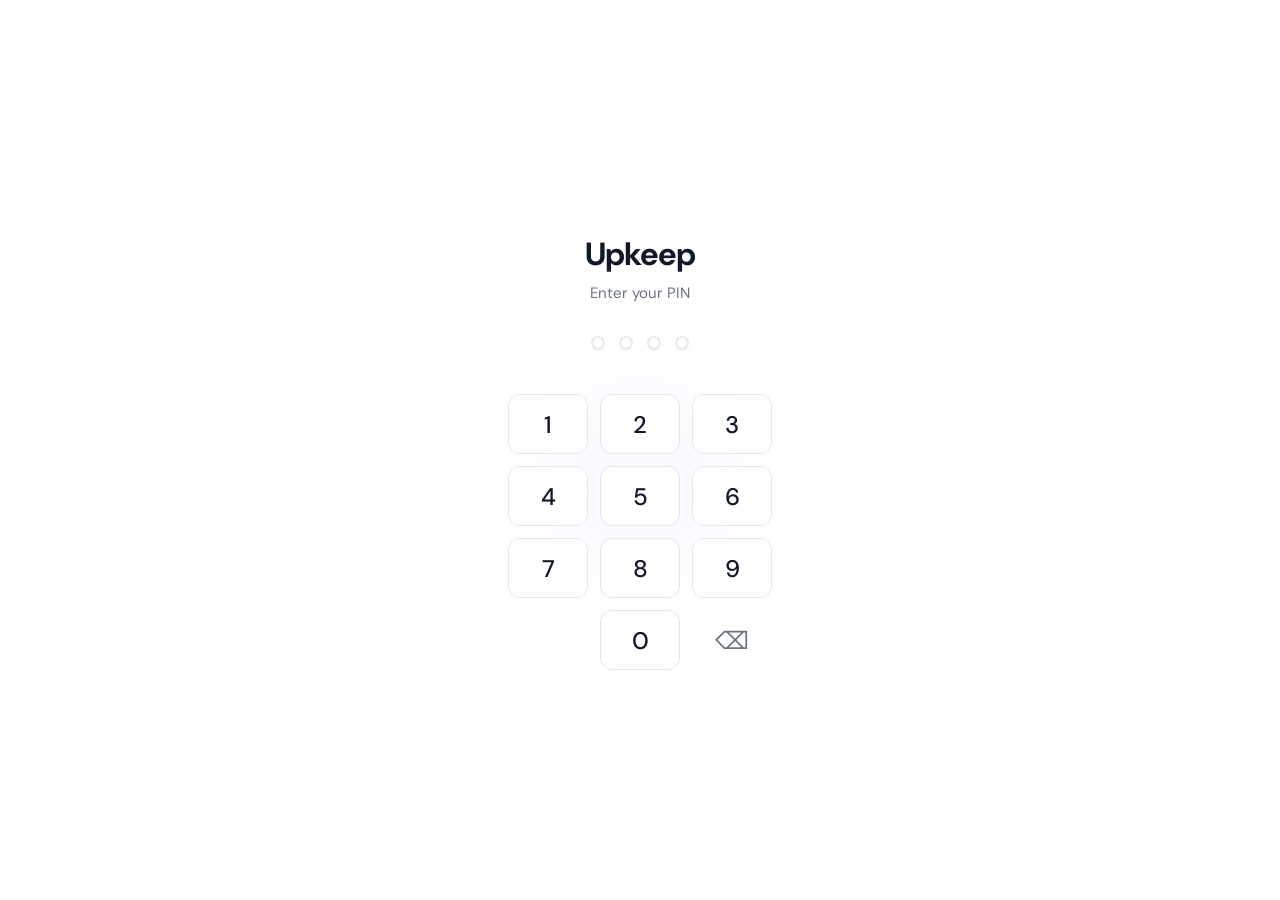
==== index.html @ cc0aad96 "Add Item feature + restructure to generic proxy - Add floating action button and modal for adding ne" ====
<!DOCTYPE html>
<html lang="en">
<head>
  <meta charset="UTF-8">
  <meta name="viewport" content="width=device-width, initial-scale=1.0, maximum-scale=1.0, user-scalable=no, viewport-fit=cover">
  <title>Upkeep</title>

  <!-- Fonts -->
  <link rel="preconnect" href="https://fonts.googleapis.com">
  <link rel="preconnect" href="https://fonts.gstatic.com" crossorigin>
  <link href="https://fonts.googleapis.com/css2?family=DM+Sans:ital,opsz,wght@0,9..40,400;0,9..40,500;0,9..40,600;0,9..40,700;1,9..40,400&family=Space+Mono&display=swap" rel="stylesheet">

  <!-- Stylesheet -->
  <link rel="stylesheet" href="styles.css">

  <!-- PWA -->
  <link rel="manifest" href="manifest.json">
  <meta name="theme-color" content="#FFFFFF">
  <meta name="apple-mobile-web-app-capable" content="yes">
  <meta name="apple-mobile-web-app-status-bar-style" content="default">
  <meta name="apple-mobile-web-app-title" content="Upkeep">
  <link rel="apple-touch-icon" href="icons/icon-192.png">
</head>
<body>

  <!-- ============================================================
       PIN SCREEN
       ============================================================ -->
  <div id="pin-screen" class="pin-screen">
    <h1 class="pin-title">Upkeep</h1>
    <p class="pin-subtitle">Enter your PIN</p>

    <div class="pin-dots" id="pin-dots">
      <span class="pin-dot"></span>
      <span class="pin-dot"></span>
      <span class="pin-dot"></span>
      <span class="pin-dot"></span>
    </div>

    <div class="pin-error" id="pin-error"></div>

    <div class="pin-keypad">
      <button class="pin-key" data-key="1">1</button>
      <button class="pin-key" data-key="2">2</button>
      <button class="pin-key" data-key="3">3</button>
      <button class="pin-key" data-key="4">4</button>
      <button class="pin-key" data-key="5">5</button>
      <button class="pin-key" data-key="6">6</button>
      <button class="pin-key" data-key="7">7</button>
      <button class="pin-key" data-key="8">8</button>
      <button class="pin-key" data-key="9">9</button>
      <button class="pin-key pin-key-blank" disabled></button>
      <button class="pin-key" data-key="0">0</button>
      <button class="pin-key pin-key-back" data-key="back">&#x232B;</button>
    </div>
  </div>

  <!-- ============================================================
       DASHBOARD
       ============================================================ -->
  <div id="dashboard" class="dashboard hidden">

    <!-- Offline Banner -->
    <div id="offline-banner" class="offline-banner hidden">
      Offline &mdash; showing last updated data
    </div>

    <!-- Header -->
    <header class="header">
      <h1 class="header-title">Upkeep</h1>
      <p class="header-date" id="header-date"></p>
    </header>

    <!-- Skeleton Loading -->
    <div id="skeleton" class="skeleton-container">
      <div class="skeleton-section-header"></div>
      <div class="skeleton-card"></div>
      <div class="skeleton-card"></div>
      <div class="skeleton-section-header"></div>
      <div class="skeleton-card"></div>
    </div>

    <!-- Content (hidden while loading) -->
    <main id="content" class="content hidden">

      <!-- Overdue Section -->
      <section id="section-overdue" class="section hidden">
        <div class="section-header">
          <span class="dot dot-red pulsing"></span>
          <span class="section-label">Overdue</span>
          <span class="section-count" id="overdue-count"></span>
        </div>
        <div id="overdue-cards" class="card-list"></div>
      </section>

      <!-- Due This Week Section -->
      <section id="section-due-soon" class="section hidden">
        <div class="section-header">
          <span class="dot dot-yellow"></span>
          <span class="section-label">Due This Week</span>
          <span class="section-count" id="due-soon-count"></span>
        </div>
        <div id="due-soon-cards" class="card-list"></div>
      </section>

      <!-- Browse by Category -->
      <section class="section">
        <h2 class="section-title">Browse by Category</h2>
        <div id="category-bars" class="category-bars">
          <!-- Dynamically generated category collapsible bars -->
        </div>
      </section>

    </main>

    <!-- Toast Container -->
    <div id="toast-container" class="toast-container"></div>

    <!-- FAB — Add Item -->
    <button id="fab-add" class="fab" aria-label="Add item">+</button>

    <!-- Add Item Modal -->
    <div id="add-modal" class="modal-overlay hidden">
      <div class="modal">
        <h2 class="modal-title">Add Item</h2>

        <label class="form-label" for="add-name">Item Name</label>
        <input class="form-input" type="text" id="add-name" placeholder="e.g. Oil Change" required>

        <label class="form-label" for="add-category">Category</label>
        <select class="form-input form-select" id="add-category">
          <option value="Car">🚗 Car</option>
          <option value="Health">🏥 Health</option>
          <option value="Grooming">✂️ Grooming</option>
          <option value="Home">🏠 Home</option>
        </select>

        <label class="form-label" for="add-frequency">Frequency (days)</label>
        <input class="form-input" type="number" id="add-frequency" placeholder="e.g. 90" min="1" required>

        <label class="form-label" for="add-notes">Notes (optional)</label>
        <textarea class="form-input form-textarea" id="add-notes" placeholder="Any reminders or preferences..." rows="2"></textarea>

        <label class="form-label" for="add-cost">Cost (optional)</label>
        <input class="form-input" type="number" id="add-cost" placeholder="$0.00" step="0.01" min="0">

        <div class="modal-actions">
          <button class="btn-modal btn-cancel" id="add-cancel">Cancel</button>
          <button class="btn-modal btn-submit" id="add-submit">Add Item</button>
        </div>
      </div>
    </div>

  </div>

  <script src="app.js" defer></script>
</body>
</html>
---- styles.css ----
/* ================================================================
   UPKEEP — Maintenance Tracker Styles
   Aesthetic: Refined utility with tactile color pops
   ================================================================ */

/* ===== Custom Properties ===== */
:root {
  /* Category colors */
  --cat-car: #EF4444;
  --cat-car-soft: #FEF2F2;
  --cat-health: #3B82F6;
  --cat-health-soft: #EFF6FF;
  --cat-grooming: #8B5CF6;
  --cat-grooming-soft: #F5F3FF;
  --cat-home: #22C55E;
  --cat-home-soft: #F0FDF4;
  --cat-unknown: #6B7280;
  --cat-unknown-soft: #F9FAFB;

  /* Urgency colors */
  --urgency-overdue: #DC2626;
  --urgency-due-soon: #F59E0B;
  --urgency-coming-up: #10B981;
  --urgency-good: #9CA3AF;

  /* Badge backgrounds */
  --badge-bg-overdue: #FEE2E2;
  --badge-bg-due-soon: #FEF3C7;
  --badge-bg-coming-up: #D1FAE5;
  --badge-bg-good: #F3F4F6;

  /* Neutrals — slightly warm for a lived-in feel */
  --bg: #FFFFFF;
  --bg-secondary: #F8F8F7;
  --bg-elevated: #FFFFFF;
  --text-primary: #111827;
  --text-secondary: #6B7280;
  --text-tertiary: #9CA3AF;
  --border: #E8E8E6;
  --border-light: #F0F0EE;

  /* Shadows — layered for depth */
  --shadow-sm: 0 1px 2px rgba(0, 0, 0, 0.04), 0 1px 3px rgba(0, 0, 0, 0.06);
  --shadow-md: 0 2px 4px rgba(0, 0, 0, 0.04), 0 4px 12px rgba(0, 0, 0, 0.06);
  --shadow-lg: 0 4px 6px rgba(0, 0, 0, 0.04), 0 10px 24px rgba(0, 0, 0, 0.08);

  /* Fonts */
  --font-body: 'DM Sans', -apple-system, BlinkMacSystemFont, sans-serif;
  --font-mono: 'Space Mono', 'SF Mono', monospace;

  /* Spacing scale */
  --space-2: 2px;
  --space-4: 4px;
  --space-6: 6px;
  --space-8: 8px;
  --space-10: 10px;
  --space-12: 12px;
  --space-16: 16px;
  --space-20: 20px;
  --space-24: 24px;
  --space-32: 32px;
  --space-40: 40px;
  --space-48: 48px;

  /* Radii */
  --radius-sm: 8px;
  --radius-md: 12px;
  --radius-lg: 16px;
  --radius-xl: 20px;
  --radius-pill: 999px;
}

/* ===== Reset & Base ===== */
*, *::before, *::after {
  box-sizing: border-box;
  margin: 0;
  padding: 0;
}

html {
  -webkit-text-size-adjust: 100%;
  -webkit-tap-highlight-color: transparent;
}

body {
  font-family: var(--font-body);
  background: var(--bg-secondary);
  color: var(--text-primary);
  -webkit-font-smoothing: antialiased;
  -moz-osx-font-smoothing: grayscale;
  min-height: 100vh;
  min-height: 100dvh;
  line-height: 1.5;
  padding-top: env(safe-area-inset-top);
  padding-right: env(safe-area-inset-right);
  padding-bottom: env(safe-area-inset-bottom);
  padding-left: env(safe-area-inset-left);
  overflow-x: hidden;
}

button {
  font-family: inherit;
  border: none;
  background: none;
  cursor: pointer;
  -webkit-appearance: none;
  appearance: none;
}

input {
  font-family: inherit;
  -webkit-appearance: none;
  appearance: none;
}

.hidden {
  display: none !important;
}

/* ================================================================
   PIN SCREEN
   ================================================================ */
.pin-screen {
  display: flex;
  flex-direction: column;
  align-items: center;
  justify-content: center;
  min-height: 100vh;
  min-height: 100dvh;
  padding: var(--space-32);
  background: var(--bg);
  position: relative;
  overflow: hidden;
}

/* Subtle radial glow behind the keypad */
.pin-screen::before {
  content: '';
  position: absolute;
  width: 320px;
  height: 320px;
  border-radius: 50%;
  background: radial-gradient(circle, rgba(139, 92, 246, 0.06) 0%, transparent 70%);
  top: 50%;
  left: 50%;
  transform: translate(-50%, -40%);
  pointer-events: none;
}

.pin-title {
  font-size: 2rem;
  font-weight: 700;
  letter-spacing: -0.03em;
  margin-bottom: var(--space-4);
  position: relative;
}

.pin-subtitle {
  color: var(--text-secondary);
  font-size: 0.9375rem;
  font-weight: 400;
  margin-bottom: var(--space-32);
}

/* Dot indicators */
.pin-dots {
  display: flex;
  gap: 14px;
  margin-bottom: var(--space-16);
}

.pin-dot {
  width: 14px;
  height: 14px;
  border-radius: 50%;
  border: 2px solid var(--border);
  background: transparent;
  transition: all 0.2s cubic-bezier(0.34, 1.56, 0.64, 1);
}

.pin-dot.filled {
  background-color: var(--text-primary);
  border-color: var(--text-primary);
  transform: scale(1.15);
}

/* Error message */
.pin-error {
  color: var(--urgency-overdue);
  font-size: 0.8125rem;
  font-weight: 500;
  min-height: 1.25rem;
  margin-bottom: var(--space-8);
  transition: opacity 0.2s;
}

/* Keypad */
.pin-keypad {
  display: grid;
  grid-template-columns: repeat(3, 72px);
  gap: 10px;
  position: relative;
}

.pin-key {
  width: 72px;
  height: 56px;
  border: 1.5px solid var(--border);
  border-radius: var(--radius-md);
  background: var(--bg);
  font-size: 1.375rem;
  font-weight: 500;
  color: var(--text-primary);
  display: flex;
  align-items: center;
  justify-content: center;
  transition: all 0.15s ease;
  user-select: none;
  -webkit-user-select: none;
}

.pin-key:active {
  background: var(--bg-secondary);
  transform: scale(0.95);
  border-color: var(--text-tertiary);
}

.pin-key-blank {
  visibility: hidden;
  border: none;
}

.pin-key-back {
  font-size: 1.5rem;
  color: var(--text-secondary);
  border-color: transparent;
}

.pin-key-back:active {
  border-color: transparent;
}

/* PIN shake animation on wrong entry */
@keyframes pin-shake {
  0%, 100% { transform: translateX(0); }
  20% { transform: translateX(-8px); }
  40% { transform: translateX(8px); }
  60% { transform: translateX(-6px); }
  80% { transform: translateX(6px); }
}

.pin-dots.shake {
  animation: pin-shake 0.4s ease;
}

/* ================================================================
   DASHBOARD SHELL
   ================================================================ */
.dashboard {
  min-height: 100vh;
  min-height: 100dvh;
  padding-bottom: var(--space-48);
}

/* ===== Offline Banner ===== */
.offline-banner {
  background: #FEF3C7;
  color: #92400E;
  text-align: center;
  padding: var(--space-8) var(--space-16);
  font-size: 0.8125rem;
  font-weight: 500;
  letter-spacing: 0.01em;
  position: sticky;
  top: 0;
  z-index: 100;
}

/* ===== Header ===== */
.header {
  padding: var(--space-24) var(--space-20) var(--space-16);
  background: var(--bg);
  border-bottom: 1px solid var(--border-light);
}

.header-title {
  font-size: 1.625rem;
  font-weight: 700;
  letter-spacing: -0.03em;
  line-height: 1.2;
}

.header-date {
  color: var(--text-secondary);
  font-size: 0.875rem;
  font-weight: 400;
  margin-top: var(--space-2);
}

/* ================================================================
   SKELETON LOADING
   ================================================================ */
.skeleton-container {
  padding: var(--space-20);
}

.skeleton-section-header {
  width: 35%;
  height: 14px;
  background: var(--border);
  border-radius: var(--radius-sm);
  margin: var(--space-24) 0 var(--space-12);
  animation: shimmer 1.8s ease-in-out infinite;
}

.skeleton-section-header:first-child {
  margin-top: var(--space-8);
}

.skeleton-card {
  height: 72px;
  background: var(--bg);
  border-radius: var(--radius-md);
  margin-bottom: var(--space-10);
  box-shadow: var(--shadow-sm);
  animation: shimmer 1.8s ease-in-out infinite;
  position: relative;
  overflow: hidden;
}

.skeleton-card::after {
  content: '';
  position: absolute;
  top: 0;
  left: -100%;
  width: 100%;
  height: 100%;
  background: linear-gradient(
    90deg,
    transparent 0%,
    rgba(255, 255, 255, 0.4) 50%,
    transparent 100%
  );
  animation: skeleton-sweep 1.8s ease-in-out infinite;
}

@keyframes shimmer {
  0%, 100% { opacity: 0.7; }
  50% { opacity: 0.4; }
}

@keyframes skeleton-sweep {
  0% { left: -100%; }
  100% { left: 100%; }
}

/* ================================================================
   CONTENT SECTIONS
   ================================================================ */
.content {
  padding: 0 var(--space-20) var(--space-20);
}

.section {
  margin-bottom: var(--space-8);
}

/* Section headers (Overdue, Due This Week) */
.section-header {
  display: flex;
  align-items: center;
  gap: var(--space-8);
  padding: var(--space-16) 0 var(--space-10);
}

.dot {
  width: 8px;
  height: 8px;
  border-radius: 50%;
  flex-shrink: 0;
}

.dot-red {
  background: var(--urgency-overdue);
}

.dot-yellow {
  background: var(--urgency-due-soon);
}

.pulsing {
  animation: pulse 2s cubic-bezier(0.4, 0, 0.6, 1) infinite;
}

@keyframes pulse {
  0%, 100% { opacity: 1; transform: scale(1); }
  50% { opacity: 0.4; transform: scale(0.85); }
}

.section-label {
  font-weight: 700;
  font-size: 0.6875rem;
  letter-spacing: 0.08em;
  text-transform: uppercase;
  color: var(--text-secondary);
}

.section-count {
  font-size: 0.6875rem;
  color: var(--text-tertiary);
  font-weight: 500;
}

.section-title {
  font-size: 1.0625rem;
  font-weight: 700;
  letter-spacing: -0.01em;
  padding: var(--space-24) 0 var(--space-12);
}

/* ================================================================
   CARDS
   ================================================================ */
.card-list {
  display: flex;
  flex-direction: column;
  gap: var(--space-8);
}

.card {
  background: var(--bg-elevated);
  border-radius: var(--radius-md);
  box-shadow: var(--shadow-sm);
  overflow: hidden;
  transition: box-shadow 0.25s ease;
}

.card:has(.card-expanded:not(.hidden)) {
  box-shadow: var(--shadow-md);
}

/* --- Collapsed row --- */
.card-collapsed {
  display: flex;
  align-items: center;
  gap: var(--space-12);
  padding: var(--space-12) var(--space-16);
  cursor: pointer;
  transition: background 0.15s ease;
  user-select: none;
  -webkit-user-select: none;
}

.card-collapsed:active {
  background: var(--bg-secondary);
}

.card-icon {
  width: 40px;
  height: 40px;
  border-radius: var(--radius-sm);
  display: flex;
  align-items: center;
  justify-content: center;
  font-size: 1.2rem;
  flex-shrink: 0;
  /* Color set inline by JS */
}

.card-info {
  flex: 1;
  min-width: 0;
}

.card-name {
  display: block;
  font-weight: 600;
  font-size: 0.9375rem;
  line-height: 1.3;
  white-space: nowrap;
  overflow: hidden;
  text-overflow: ellipsis;
}

.card-meta {
  display: block;
  font-size: 0.75rem;
  color: var(--text-secondary);
  margin-top: var(--space-2);
  white-space: nowrap;
  overflow: hidden;
  text-overflow: ellipsis;
}

/* --- Badge pill --- */
.card-badge {
  font-family: var(--font-mono);
  font-size: 0.6875rem;
  line-height: 1;
  padding: 5px 9px;
  border-radius: var(--radius-pill);
  white-space: nowrap;
  flex-shrink: 0;
  font-weight: 400;
  letter-spacing: -0.01em;
}

.badge-overdue {
  background: var(--badge-bg-overdue);
  color: var(--urgency-overdue);
}

.badge-due-soon {
  background: var(--badge-bg-due-soon);
  color: #B45309;
}

.badge-coming-up {
  background: var(--badge-bg-coming-up);
  color: #047857;
}

.badge-good {
  background: var(--badge-bg-good);
  color: var(--text-secondary);
}

/* --- Expanded details --- */
.card-expanded {
  padding: var(--space-12) var(--space-16) var(--space-16);
  border-top: 1px solid var(--border-light);
}

.card-detail {
  display: flex;
  align-items: flex-start;
  gap: var(--space-8);
  padding: var(--space-6) 0;
  font-size: 0.8125rem;
  color: var(--text-secondary);
  line-height: 1.5;
}

.card-detail-icon {
  flex-shrink: 0;
  font-size: 0.875rem;
  line-height: 1.5;
}

.card-notes span {
  background: var(--bg-secondary);
  padding: var(--space-6) var(--space-10);
  border-radius: var(--radius-sm);
  display: inline-block;
  font-size: 0.8125rem;
  line-height: 1.5;
  color: var(--text-primary);
}

/* --- Mark Done button --- */
.btn-mark-done,
.btn-confirm {
  width: 100%;
  padding: 13px;
  border: none;
  border-radius: var(--radius-sm);
  color: white;
  font-weight: 600;
  font-size: 0.875rem;
  cursor: pointer;
  margin-top: var(--space-10);
  transition: opacity 0.15s ease, transform 0.15s ease;
  letter-spacing: 0.01em;
  /* Color set inline by JS */
}

.btn-mark-done:active,
.btn-confirm:active {
  opacity: 0.88;
  transform: scale(0.985);
}

.btn-mark-done:disabled {
  opacity: 0.45;
  cursor: not-allowed;
  transform: none;
}

.mark-done-confirm {
  margin-top: var(--space-4);
}

.cost-label {
  font-size: 0.75rem;
  color: var(--text-secondary);
  font-weight: 500;
  display: block;
  margin-top: var(--space-10);
  margin-bottom: var(--space-4);
}

.cost-input {
  width: 100%;
  padding: 11px var(--space-12);
  border: 1.5px solid var(--border);
  border-radius: var(--radius-sm);
  font-size: 0.9375rem;
  color: var(--text-primary);
  background: var(--bg);
  transition: border-color 0.2s ease;
  outline: none;
}

.cost-input:focus {
  border-color: var(--text-tertiary);
}

.cost-input::placeholder {
  color: var(--text-tertiary);
}

/* ================================================================
   CATEGORY BARS
   ================================================================ */
.category-bars {
  display: flex;
  flex-direction: column;
  gap: var(--space-8);
}

.category-bar {
  border-radius: var(--radius-md);
  overflow: hidden;
}

.category-bar-header {
  width: 100%;
  display: flex;
  align-items: center;
  gap: var(--space-10);
  padding: 14px var(--space-16);
  color: white;
  font-weight: 600;
  font-size: 0.9375rem;
  cursor: pointer;
  transition: opacity 0.15s ease;
  user-select: none;
  -webkit-user-select: none;
  /* Background color set inline by JS */
}

.category-bar-header:active {
  opacity: 0.9;
}

.category-bar-icon {
  font-size: 1.125rem;
  line-height: 1;
}

.category-bar-name {
  letter-spacing: 0.01em;
}

.category-bar-counts {
  margin-left: auto;
  font-weight: 400;
  font-size: 0.8125rem;
  opacity: 0.85;
}

.category-bar-chevron {
  font-size: 0.625rem;
  transition: transform 0.25s cubic-bezier(0.34, 1.56, 0.64, 1);
  opacity: 0.7;
  margin-left: var(--space-4);
}

.category-bar.open .category-bar-chevron {
  transform: rotate(180deg);
}

.category-bar-content {
  padding: var(--space-10) var(--space-10) var(--space-6);
  background: var(--bg-secondary);
}

/* ================================================================
   TOAST
   ================================================================ */
.toast-container {
  position: fixed;
  bottom: var(--space-32);
  bottom: calc(var(--space-32) + env(safe-area-inset-bottom));
  left: 50%;
  transform: translateX(-50%);
  z-index: 1000;
  display: flex;
  flex-direction: column;
  align-items: center;
  gap: var(--space-8);
  pointer-events: none;
  width: calc(100% - var(--space-40));
  max-width: 360px;
}

.toast {
  background: var(--text-primary);
  color: white;
  padding: 11px 22px;
  border-radius: var(--radius-pill);
  font-size: 0.875rem;
  font-weight: 500;
  box-shadow: var(--shadow-lg);
  pointer-events: auto;
  animation: toast-in 0.35s cubic-bezier(0.34, 1.56, 0.64, 1),
             toast-out 0.3s ease 2.7s forwards;
  text-align: center;
  letter-spacing: 0.01em;
}

.toast-error {
  background: var(--urgency-overdue);
}

@keyframes toast-in {
  from {
    opacity: 0;
    transform: translateY(12px) scale(0.95);
  }
  to {
    opacity: 1;
    transform: translateY(0) scale(1);
  }
}

@keyframes toast-out {
  from { opacity: 1; }
  to { opacity: 0; transform: translateY(-4px); }
}

/* ================================================================
   LOADING SPINNER (for Mark Done confirmation)
   ================================================================ */
.btn-loading {
  position: relative;
  color: transparent !important;
  pointer-events: none;
}

.btn-loading::after {
  content: '';
  position: absolute;
  width: 18px;
  height: 18px;
  border: 2px solid rgba(255, 255, 255, 0.3);
  border-top-color: white;
  border-radius: 50%;
  animation: spin 0.6s linear infinite;
  top: 50%;
  left: 50%;
  margin-top: -9px;
  margin-left: -9px;
}

@keyframes spin {
  to { transform: rotate(360deg); }
}

/* ================================================================
   EMPTY STATE
   ================================================================ */
.empty-state {
  text-align: center;
  padding: var(--space-48) var(--space-20);
  color: var(--text-tertiary);
  font-size: 0.875rem;
}

.empty-state-icon {
  font-size: 2.5rem;
  margin-bottom: var(--space-12);
  opacity: 0.5;
}

/* ================================================================
   FAB — FLOATING ACTION BUTTON
   ================================================================ */
.fab {
  position: fixed;
  bottom: 28px;
  bottom: calc(28px + env(safe-area-inset-bottom));
  right: 20px;
  width: 56px;
  height: 56px;
  border-radius: 50%;
  background: var(--text-primary);
  color: white;
  font-size: 1.75rem;
  font-weight: 300;
  display: flex;
  align-items: center;
  justify-content: center;
  box-shadow: var(--shadow-lg);
  z-index: 50;
  transition: transform 0.2s ease, box-shadow 0.2s ease;
  line-height: 1;
  padding-bottom: 2px;
}

.fab:active {
  transform: scale(0.92);
}

/* ================================================================
   ADD ITEM MODAL
   ================================================================ */
.modal-overlay {
  position: fixed;
  inset: 0;
  background: rgba(0, 0, 0, 0.4);
  backdrop-filter: blur(4px);
  -webkit-backdrop-filter: blur(4px);
  z-index: 200;
  display: flex;
  align-items: flex-end;
  justify-content: center;
  padding: var(--space-16);
}

.modal {
  background: var(--bg);
  border-radius: var(--radius-xl) var(--radius-xl) var(--radius-lg) var(--radius-lg);
  padding: var(--space-24) var(--space-20) var(--space-20);
  width: 100%;
  max-width: 420px;
  max-height: 85vh;
  overflow-y: auto;
  box-shadow: var(--shadow-lg);
  animation: modal-slide-up 0.3s cubic-bezier(0.34, 1.56, 0.64, 1);
}

@keyframes modal-slide-up {
  from {
    opacity: 0;
    transform: translateY(40px);
  }
  to {
    opacity: 1;
    transform: translateY(0);
  }
}

.modal-title {
  font-size: 1.25rem;
  font-weight: 700;
  letter-spacing: -0.02em;
  margin-bottom: var(--space-20);
}

.form-label {
  display: block;
  font-size: 0.75rem;
  font-weight: 500;
  color: var(--text-secondary);
  margin-bottom: var(--space-4);
  margin-top: var(--space-12);
}

.form-label:first-of-type {
  margin-top: 0;
}

.form-input {
  width: 100%;
  padding: 11px var(--space-12);
  border: 1.5px solid var(--border);
  border-radius: var(--radius-sm);
  font-size: 0.9375rem;
  font-family: var(--font-body);
  color: var(--text-primary);
  background: var(--bg);
  transition: border-color 0.2s ease;
  outline: none;
}

.form-input:focus {
  border-color: var(--text-tertiary);
}

.form-input::placeholder {
  color: var(--text-tertiary);
}

.form-select {
  -webkit-appearance: none;
  appearance: none;
  background-image: url("data:image/svg+xml,%3Csvg width='10' height='6' xmlns='http://www.w3.org/2000/svg'%3E%3Cpath d='M1 1l4 4 4-4' stroke='%239CA3AF' fill='none' stroke-width='1.5' stroke-linecap='round'/%3E%3C/svg%3E");
  background-repeat: no-repeat;
  background-position: right 12px center;
  padding-right: 32px;
  cursor: pointer;
}

.form-textarea {
  resize: vertical;
  min-height: 44px;
  line-height: 1.5;
}

.modal-actions {
  display: flex;
  gap: var(--space-10);
  margin-top: var(--space-20);
}

.btn-modal {
  flex: 1;
  padding: 13px;
  border-radius: var(--radius-sm);
  font-size: 0.875rem;
  font-weight: 600;
  letter-spacing: 0.01em;
  transition: opacity 0.15s ease, transform 0.15s ease;
}

.btn-modal:active {
  transform: scale(0.985);
}

.btn-cancel {
  background: var(--bg-secondary);
  color: var(--text-secondary);
  border: 1.5px solid var(--border);
}

.btn-submit {
  background: var(--text-primary);
  color: white;
}

.btn-submit:disabled {
  opacity: 0.45;
  pointer-events: none;
}

/* ================================================================
   DESKTOP BREAKPOINT
   ================================================================ */
@media (min-width: 640px) {
  .dashboard {
    max-width: 480px;
    margin: 0 auto;
    box-shadow: var(--shadow-sm);
    border-left: 1px solid var(--border-light);
    border-right: 1px solid var(--border-light);
  }

  .pin-keypad {
    grid-template-columns: repeat(3, 80px);
    gap: 12px;
  }

  .pin-key {
    width: 80px;
    height: 60px;
    font-size: 1.5rem;
  }

  .pin-key:hover:not(.pin-key-blank):not(:active) {
    background: var(--bg-secondary);
    border-color: var(--text-tertiary);
  }

  .card-collapsed:hover {
    background: rgba(0, 0, 0, 0.015);
  }

  .category-bar-header:hover {
    opacity: 0.92;
  }
}

/* ================================================================
   ACCESSIBILITY — reduced motion
   ================================================================ */
@media (prefers-reduced-motion: reduce) {
  *, *::before, *::after {
    animation-duration: 0.01ms !important;
    animation-iteration-count: 1 !important;
    transition-duration: 0.01ms !important;
  }
}
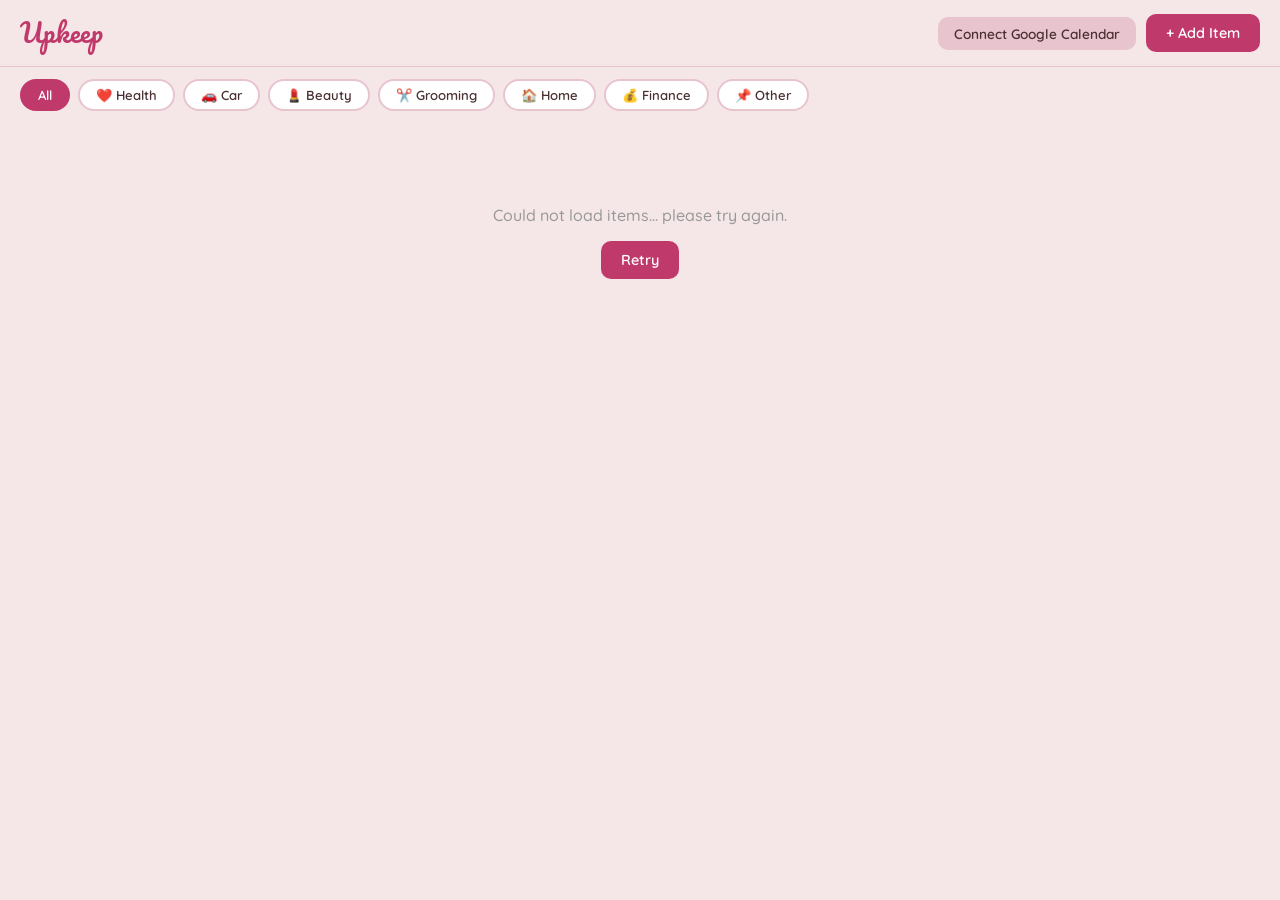
==== commit 248c3cb7: "fix: remove exposed Notion token from HTML, add double-click protection on Mark Done" ====
--- a/index.html
+++ b/index.html
@@ -2,157 +2,1354 @@
 <html lang="en">
 <head>
   <meta charset="UTF-8">
-  <meta name="viewport" content="width=device-width, initial-scale=1.0, maximum-scale=1.0, user-scalable=no, viewport-fit=cover">
-  <title>Upkeep</title>
-
-  <!-- Fonts -->
-  <link rel="preconnect" href="https://fonts.googleapis.com">
-  <link rel="preconnect" href="https://fonts.gstatic.com" crossorigin>
-  <link href="https://fonts.googleapis.com/css2?family=DM+Sans:ital,opsz,wght@0,9..40,400;0,9..40,500;0,9..40,600;0,9..40,700;1,9..40,400&family=Space+Mono&display=swap" rel="stylesheet">
-
-  <!-- Stylesheet -->
-  <link rel="stylesheet" href="styles.css">
-
-  <!-- PWA -->
-  <link rel="manifest" href="manifest.json">
-  <meta name="theme-color" content="#FFFFFF">
-  <meta name="apple-mobile-web-app-capable" content="yes">
-  <meta name="apple-mobile-web-app-status-bar-style" content="default">
-  <meta name="apple-mobile-web-app-title" content="Upkeep">
-  <link rel="apple-touch-icon" href="icons/icon-192.png">
+  <meta name="viewport" content="width=device-width, initial-scale=1.0">
+  <title>Upkeep Dashboard</title>
+  <link href="https://fonts.googleapis.com/css2?family=Pacifico&family=Fredoka:wght@600&family=Quicksand:wght@400;500;600&display=swap" rel="stylesheet">
+  <script src="https://accounts.google.com/gsi/client" async defer></script>
+  <style>
+    /* === CSS CUSTOM PROPERTIES === */
+    :root {
+      --primary: #C0396B;
+      --text: #4A3033;
+      --bg: #F5E6E8;
+      --secondary-bg: #E8C4CF;
+      --cards: #FFFFFF;
+      --cat-health: #e74c3c;
+      --cat-car: #e67e22;
+      --cat-beauty: #e91e8f;
+      --cat-grooming: #9b59b6;
+      --cat-home: #27ae60;
+      --cat-finance: #f1c40f;
+      --cat-other: #95a5a6;
+    }
+
+    /* === RESET & BASE === */
+    *, *::before, *::after {
+      box-sizing: border-box;
+      margin: 0;
+      padding: 0;
+    }
+
+    body {
+      font-family: 'Quicksand', sans-serif;
+      background: var(--bg);
+      color: var(--text);
+      min-height: 100vh;
+      line-height: 1.5;
+    }
+
+    /* === TYPOGRAPHY === */
+    .logo {
+      font-family: 'Pacifico', cursive;
+      font-size: 1.6rem;
+      color: var(--primary);
+      text-decoration: none;
+      white-space: nowrap;
+    }
+
+    h1, h2, h3, .card-name, .modal-title {
+      font-family: 'Fredoka', sans-serif;
+      font-weight: 600;
+      color: var(--text);
+    }
+
+    /* === HEADER === */
+    .header {
+      position: sticky;
+      top: 0;
+      z-index: 100;
+      background: var(--bg);
+      padding: 14px 20px;
+      display: flex;
+      align-items: center;
+      justify-content: space-between;
+      flex-wrap: wrap;
+      gap: 10px;
+      border-bottom: 1px solid var(--secondary-bg);
+    }
+
+    .header-left {
+      display: flex;
+      align-items: center;
+      gap: 14px;
+      flex-wrap: wrap;
+    }
+
+    .header-right {
+      display: flex;
+      align-items: center;
+      gap: 10px;
+      flex-wrap: wrap;
+    }
+
+    /* === STATS PILLS === */
+    .stats {
+      display: flex;
+      gap: 8px;
+      flex-wrap: wrap;
+      align-items: center;
+    }
+
+    .stat-pill {
+      display: inline-flex;
+      align-items: center;
+      padding: 4px 12px;
+      border-radius: 20px;
+      font-size: 0.78rem;
+      font-weight: 600;
+      white-space: nowrap;
+    }
+
+    .stat-gray {
+      background: #e0e0e0;
+      color: #555;
+    }
+
+    .stat-red {
+      background: #fde2e2;
+      color: #c0392b;
+    }
+
+    .stat-amber {
+      background: #fef3d0;
+      color: #b8860b;
+    }
+
+    .stat-green {
+      background: #d4efdf;
+      color: #1e8449;
+    }
+
+    /* === BUTTONS === */
+    .btn-primary {
+      font-family: 'Quicksand', sans-serif;
+      font-weight: 600;
+      font-size: 0.9rem;
+      background: var(--primary);
+      color: #fff;
+      border: none;
+      border-radius: 10px;
+      padding: 10px 20px;
+      cursor: pointer;
+      transition: background 0.2s, transform 0.1s;
+    }
+
+    .btn-primary:hover {
+      background: #a93060;
+    }
+
+    .btn-primary:active {
+      transform: scale(0.97);
+    }
+
+    .btn-secondary {
+      font-family: 'Quicksand', sans-serif;
+      font-weight: 600;
+      font-size: 0.85rem;
+      background: var(--secondary-bg);
+      color: var(--text);
+      border: none;
+      border-radius: 10px;
+      padding: 8px 16px;
+      cursor: pointer;
+      transition: background 0.2s;
+    }
+
+    .btn-secondary:hover {
+      background: #dbb0be;
+    }
+
+    .btn-icon {
+      font-family: 'Quicksand', sans-serif;
+      background: none;
+      border: none;
+      cursor: pointer;
+      font-size: 1rem;
+      padding: 4px 6px;
+      border-radius: 6px;
+      color: #999;
+      transition: color 0.2s, background 0.2s;
+    }
+
+    .btn-icon:hover {
+      color: var(--text);
+      background: var(--bg);
+    }
+
+    .btn-delete.confirming {
+      background: #e74c3c;
+      color: white;
+      border-radius: 6px;
+    }
+
+    /* === FILTER BAR === */
+    .filter-bar {
+      display: flex;
+      gap: 8px;
+      padding: 12px 20px;
+      overflow-x: auto;
+      -webkit-overflow-scrolling: touch;
+      scrollbar-width: none;
+    }
+
+    .filter-bar::-webkit-scrollbar {
+      display: none;
+    }
+
+    .filter-pill {
+      font-family: 'Quicksand', sans-serif;
+      font-weight: 600;
+      font-size: 0.82rem;
+      padding: 6px 16px;
+      border-radius: 20px;
+      border: 2px solid var(--secondary-bg);
+      background: var(--cards);
+      color: var(--text);
+      cursor: pointer;
+      white-space: nowrap;
+      transition: all 0.2s;
+    }
+
+    .filter-pill:hover {
+      border-color: var(--primary);
+    }
+
+    .filter-pill.active {
+      background: var(--primary);
+      color: #fff;
+      border-color: var(--primary);
+    }
+
+    /* === MAIN CONTENT === */
+    .main {
+      padding: 0 20px 40px;
+      max-width: 1400px;
+      margin: 0 auto;
+    }
+
+    /* === CARD GRID === */
+    .card-grid {
+      display: grid;
+      grid-template-columns: repeat(auto-fill, minmax(275px, 1fr));
+      gap: 14px;
+    }
+
+    /* === CARDS === */
+    .card {
+      background: var(--cards);
+      border-radius: 16px;
+      padding: 18px;
+      box-shadow: 0 2px 8px rgba(0, 0, 0, 0.08);
+      transition: transform 0.2s, box-shadow 0.2s;
+      position: relative;
+      display: flex;
+      flex-direction: column;
+      gap: 10px;
+    }
+
+    .card:hover {
+      transform: translateY(-2px);
+      box-shadow: 0 6px 20px rgba(0, 0, 0, 0.13);
+    }
+
+    .card-overdue {
+      border-left: 4px solid #e74c3c;
+    }
+
+    .card-header {
+      display: flex;
+      justify-content: space-between;
+      align-items: center;
+    }
+
+    .card-category {
+      font-size: 0.8rem;
+      font-weight: 600;
+    }
+
+    .card-actions-top {
+      display: flex;
+      gap: 2px;
+    }
+
+    .card-name {
+      font-size: 1.05rem;
+      line-height: 1.3;
+    }
+
+    /* === CARD STAT BOXES === */
+    .card-stats {
+      display: grid;
+      grid-template-columns: 1fr 1fr;
+      gap: 8px;
+    }
+
+    .stat-box {
+      background: var(--bg);
+      border-radius: 10px;
+      padding: 8px 10px;
+      display: flex;
+      flex-direction: column;
+      gap: 2px;
+    }
+
+    .stat-label {
+      font-size: 0.65rem;
+      text-transform: uppercase;
+      letter-spacing: 0.5px;
+      color: #999;
+      font-weight: 600;
+    }
+
+    .stat-value {
+      font-size: 0.82rem;
+      font-weight: 600;
+      color: var(--text);
+    }
+
+    /* === DUE BADGES === */
+    .badge {
+      display: inline-block;
+      padding: 2px 8px;
+      border-radius: 10px;
+      font-size: 0.72rem;
+      font-weight: 600;
+      white-space: nowrap;
+    }
+
+    .badge-red {
+      background: #fde2e2;
+      color: #c0392b;
+    }
+
+    .badge-amber {
+      background: #fef3d0;
+      color: #b8860b;
+    }
+
+    .badge-yellow {
+      background: #fff9e0;
+      color: #a88c00;
+    }
+
+    .badge-green {
+      background: #d4efdf;
+      color: #1e8449;
+    }
+
+    .badge-purple {
+      background: #ede7f6;
+      color: #7b1fa2;
+    }
+
+    .badge-gray {
+      background: #ececec;
+      color: #888;
+    }
+
+    /* === CARD NOTES === */
+    .card-notes {
+      font-size: 0.8rem;
+      color: #888;
+      line-height: 1.4;
+    }
+
+    /* === CARD DONE BUTTON === */
+    .btn-done {
+      width: 100%;
+      margin-top: auto;
+    }
+
+    /* === CARD LOADING OVERLAY === */
+    .card-loading {
+      position: absolute;
+      inset: 0;
+      background: rgba(255, 255, 255, 0.7);
+      border-radius: 16px;
+      display: flex;
+      align-items: center;
+      justify-content: center;
+      z-index: 5;
+    }
+
+    .spinner-small {
+      width: 24px;
+      height: 24px;
+      border: 3px solid var(--secondary-bg);
+      border-top-color: var(--primary);
+      border-radius: 50%;
+      animation: spin 0.7s linear infinite;
+    }
+
+    /* === LOADING SPINNER === */
+    .loading {
+      display: flex;
+      align-items: center;
+      justify-content: center;
+      padding: 80px 20px;
+      flex-direction: column;
+      gap: 14px;
+    }
+
+    .spinner {
+      width: 40px;
+      height: 40px;
+      border: 4px solid var(--secondary-bg);
+      border-top-color: var(--primary);
+      border-radius: 50%;
+      animation: spin 0.8s linear infinite;
+    }
+
+    @keyframes spin {
+      to { transform: rotate(360deg); }
+    }
+
+    .loading-text {
+      font-size: 0.9rem;
+      color: #999;
+      font-weight: 500;
+    }
+
+    /* === ERROR STATE === */
+    .error-state {
+      display: flex;
+      flex-direction: column;
+      align-items: center;
+      justify-content: center;
+      padding: 80px 20px;
+      gap: 14px;
+    }
+
+    .error-state p {
+      font-size: 1rem;
+      color: #999;
+      font-weight: 500;
+    }
+
+    /* === EMPTY STATE === */
+    .empty-state {
+      text-align: center;
+      padding: 60px 20px;
+      color: #aaa;
+      font-size: 1rem;
+      font-weight: 500;
+    }
+
+    /* === MODAL === */
+    .modal-overlay {
+      position: fixed;
+      inset: 0;
+      background: rgba(74, 48, 51, 0.45);
+      display: flex;
+      align-items: center;
+      justify-content: center;
+      z-index: 200;
+      padding: 20px;
+    }
+
+    .modal {
+      background: var(--cards);
+      border-radius: 24px;
+      padding: 28px 24px 24px;
+      width: 100%;
+      max-width: 440px;
+      max-height: 90vh;
+      overflow-y: auto;
+      box-shadow: 0 12px 40px rgba(0, 0, 0, 0.18);
+      display: flex;
+      flex-direction: column;
+      gap: 16px;
+    }
+
+    .modal-header {
+      display: flex;
+      justify-content: space-between;
+      align-items: center;
+    }
+
+    .modal-title {
+      font-size: 1.25rem;
+    }
+
+    .modal-close {
+      font-family: 'Quicksand', sans-serif;
+      background: none;
+      border: none;
+      font-size: 1.4rem;
+      color: #aaa;
+      cursor: pointer;
+      padding: 4px 8px;
+      border-radius: 8px;
+      transition: color 0.2s, background 0.2s;
+    }
+
+    .modal-close:hover {
+      color: var(--text);
+      background: var(--bg);
+    }
+
+    /* === FORM FIELDS === */
+    .form-group {
+      display: flex;
+      flex-direction: column;
+      gap: 5px;
+    }
+
+    .form-group label {
+      font-size: 0.8rem;
+      font-weight: 600;
+      text-transform: uppercase;
+      letter-spacing: 0.4px;
+      color: #999;
+    }
+
+    .form-group input[type="text"],
+    .form-group input[type="date"],
+    .form-group input[type="number"],
+    .form-group select,
+    .form-group textarea {
+      font-family: 'Quicksand', sans-serif;
+      font-size: 0.92rem;
+      font-weight: 500;
+      padding: 10px 14px;
+      border: 2px solid var(--secondary-bg);
+      border-radius: 10px;
+      background: #fff;
+      color: var(--text);
+      outline: none;
+      transition: border-color 0.2s;
+    }
+
+    .form-group input:focus,
+    .form-group select:focus,
+    .form-group textarea:focus {
+      border-color: var(--primary);
+    }
+
+    .form-group textarea {
+      resize: vertical;
+      min-height: 70px;
+    }
+
+    .freq-inline {
+      display: flex;
+      gap: 8px;
+    }
+
+    .freq-inline input[type="number"] {
+      width: 80px;
+    }
+
+    .freq-inline select {
+      flex: 1;
+    }
+
+    .form-actions {
+      padding-top: 4px;
+    }
+
+    .form-actions .btn-primary {
+      width: 100%;
+    }
+
+    /* === TOAST === */
+    .toast-container {
+      position: fixed;
+      bottom: 24px;
+      left: 50%;
+      transform: translateX(-50%);
+      z-index: 300;
+      display: flex;
+      flex-direction: column;
+      align-items: center;
+      gap: 8px;
+      pointer-events: none;
+    }
+
+    .toast {
+      font-family: 'Quicksand', sans-serif;
+      font-weight: 600;
+      font-size: 0.88rem;
+      padding: 12px 24px;
+      border-radius: 12px;
+      color: #fff;
+      pointer-events: auto;
+      opacity: 0;
+      transform: translateY(20px);
+      transition: opacity 0.3s, transform 0.3s;
+      box-shadow: 0 4px 16px rgba(0, 0, 0, 0.15);
+      text-align: center;
+      max-width: 340px;
+    }
+
+    .toast.show {
+      opacity: 1;
+      transform: translateY(0);
+    }
+
+    .toast-success {
+      background: #27ae60;
+    }
+
+    .toast-error {
+      background: #e74c3c;
+    }
+
+    /* === RESPONSIVE === */
+    @media (max-width: 600px) {
+      .header {
+        padding: 12px 14px;
+        flex-direction: column;
+        align-items: flex-start;
+      }
+
+      .header-left {
+        width: 100%;
+        justify-content: space-between;
+      }
+
+      .header-right {
+        width: 100%;
+        justify-content: flex-end;
+      }
+
+      .filter-bar {
+        padding: 10px 14px;
+      }
+
+      .main {
+        padding: 0 14px 30px;
+      }
+
+      .card-grid {
+        grid-template-columns: 1fr;
+      }
+
+      .modal {
+        padding: 22px 18px 20px;
+        border-radius: 20px;
+      }
+
+      .stats {
+        gap: 6px;
+      }
+
+      .stat-pill {
+        font-size: 0.72rem;
+        padding: 3px 10px;
+      }
+    }
+  </style>
 </head>
 <body>
-
-  <!-- ============================================================
-       PIN SCREEN
-       ============================================================ -->
-  <div id="pin-screen" class="pin-screen">
-    <h1 class="pin-title">Upkeep</h1>
-    <p class="pin-subtitle">Enter your PIN</p>
-
-    <div class="pin-dots" id="pin-dots">
-      <span class="pin-dot"></span>
-      <span class="pin-dot"></span>
-      <span class="pin-dot"></span>
-      <span class="pin-dot"></span>
+  <header class="header">
+    <div class="header-left">
+      <span class="logo">Upkeep</span>
+      <div class="stats" id="stats"></div>
     </div>
-
-    <div class="pin-error" id="pin-error"></div>
-
-    <div class="pin-keypad">
-      <button class="pin-key" data-key="1">1</button>
-      <button class="pin-key" data-key="2">2</button>
-      <button class="pin-key" data-key="3">3</button>
-      <button class="pin-key" data-key="4">4</button>
-      <button class="pin-key" data-key="5">5</button>
-      <button class="pin-key" data-key="6">6</button>
-      <button class="pin-key" data-key="7">7</button>
-      <button class="pin-key" data-key="8">8</button>
-      <button class="pin-key" data-key="9">9</button>
-      <button class="pin-key pin-key-blank" disabled></button>
-      <button class="pin-key" data-key="0">0</button>
-      <button class="pin-key pin-key-back" data-key="back">&#x232B;</button>
+    <div class="header-right">
+      <button class="btn-secondary" id="gcalBtn" onclick="handleGCalClick()">Connect Google Calendar</button>
+      <button class="btn-primary" onclick="openModal()">+ Add Item</button>
+    </div>
+  </header>
+
+  <div class="filter-bar">
+    <button class="filter-pill active" data-category="all" onclick="setFilter('all')">All</button>
+    <button class="filter-pill" data-category="Health" onclick="setFilter('Health')">❤️ Health</button>
+    <button class="filter-pill" data-category="Car" onclick="setFilter('Car')">🚗 Car</button>
+    <button class="filter-pill" data-category="Beauty" onclick="setFilter('Beauty')">💄 Beauty</button>
+    <button class="filter-pill" data-category="Grooming" onclick="setFilter('Grooming')">✂️ Grooming</button>
+    <button class="filter-pill" data-category="Home" onclick="setFilter('Home')">🏠 Home</button>
+    <button class="filter-pill" data-category="Finance" onclick="setFilter('Finance')">💰 Finance</button>
+    <button class="filter-pill" data-category="Other" onclick="setFilter('Other')">📌 Other</button>
+  </div>
+
+  <main class="main">
+    <div class="loading" id="loading">
+      <div class="spinner"></div>
+      <span class="loading-text">Loading your items...</span>
+    </div>
+
+    <div class="error-state" id="errorState" style="display:none">
+      <p>Could not load items... please try again.</p>
+      <button class="btn-primary" onclick="init()">Retry</button>
+    </div>
+
+    <div class="card-grid" id="cardGrid"></div>
+
+    <div class="empty-state" id="emptyState" style="display:none">No items yet... add one!</div>
+  </main>
+
+  <div class="modal-overlay" id="modalOverlay" style="display:none" onclick="closeModalOnBackdrop(event)">
+    <div class="modal">
+      <div class="modal-header">
+        <h2 class="modal-title" id="modalTitle">Add new item</h2>
+        <button class="modal-close" onclick="closeModal()">✕</button>
+      </div>
+      <form id="itemForm" onsubmit="handleSubmit(event)">
+        <input type="hidden" id="editId" value="">
+        <div class="form-group">
+          <label for="fieldName">Item Name</label>
+          <input type="text" id="fieldName" required placeholder="e.g. Oil change">
+        </div>
+        <div class="form-group">
+          <label for="fieldCategory">Category</label>
+          <select id="fieldCategory">
+            <option value="Health">❤️ Health</option>
+            <option value="Car">🚗 Car</option>
+            <option value="Beauty">💄 Beauty</option>
+            <option value="Grooming">✂️ Grooming</option>
+            <option value="Home">🏠 Home</option>
+            <option value="Finance">💰 Finance</option>
+            <option value="Other" selected>📌 Other</option>
+          </select>
+        </div>
+        <div class="form-group">
+          <label>Frequency</label>
+          <div class="freq-inline">
+            <input type="number" id="fieldFreqValue" min="1" value="1" required>
+            <select id="fieldFreqUnit">
+              <option value="days">Days</option>
+              <option value="weeks">Weeks</option>
+              <option value="months" selected>Months</option>
+              <option value="years">Years</option>
+            </select>
+          </div>
+        </div>
+        <div class="form-group">
+          <label for="fieldLastDone">Last Done</label>
+          <input type="date" id="fieldLastDone">
+        </div>
+        <div class="form-group">
+          <label for="fieldNotes">Notes</label>
+          <textarea id="fieldNotes" placeholder="Optional notes..."></textarea>
+        </div>
+        <div class="form-actions">
+          <button type="submit" class="btn-primary" id="submitBtn">Save</button>
+        </div>
+      </form>
     </div>
   </div>
 
-  <!-- ============================================================
-       DASHBOARD
-       ============================================================ -->
-  <div id="dashboard" class="dashboard hidden">
-
-    <!-- Offline Banner -->
-    <div id="offline-banner" class="offline-banner hidden">
-      Offline &mdash; showing last updated data
-    </div>
-
-    <!-- Header -->
-    <header class="header">
-      <h1 class="header-title">Upkeep</h1>
-      <p class="header-date" id="header-date"></p>
-    </header>
-
-    <!-- Skeleton Loading -->
-    <div id="skeleton" class="skeleton-container">
-      <div class="skeleton-section-header"></div>
-      <div class="skeleton-card"></div>
-      <div class="skeleton-card"></div>
-      <div class="skeleton-section-header"></div>
-      <div class="skeleton-card"></div>
-    </div>
-
-    <!-- Content (hidden while loading) -->
-    <main id="content" class="content hidden">
-
-      <!-- Overdue Section -->
-      <section id="section-overdue" class="section hidden">
-        <div class="section-header">
-          <span class="dot dot-red pulsing"></span>
-          <span class="section-label">Overdue</span>
-          <span class="section-count" id="overdue-count"></span>
+  <div class="toast-container" id="toastContainer"></div>
+
+  <script>
+    // === GOOGLE CALENDAR ===
+    let tokenClient = null;
+
+    function initGCal() {
+      if (typeof google === 'undefined' || !google.accounts) return;
+      tokenClient = google.accounts.oauth2.initTokenClient({
+        client_id: GCAL_CLIENT_ID,
+        scope: GCAL_SCOPE,
+        callback: (response) => {
+          if (response.access_token) {
+            gcalToken = response.access_token;
+            sessionStorage.setItem('gcal_token', gcalToken);
+            updateGCalButton();
+            showToast('Google Calendar connected');
+          }
+        }
+      });
+    }
+
+    function handleGCalClick() {
+      if (gcalToken) {
+        gcalToken = null;
+        sessionStorage.removeItem('gcal_token');
+        updateGCalButton();
+        showToast('Google Calendar disconnected');
+      } else {
+        if (!tokenClient) initGCal();
+        if (tokenClient) {
+          tokenClient.requestAccessToken();
+        } else {
+          showToast('Google sign-in not available', 'error');
+        }
+      }
+    }
+
+    function updateGCalButton() {
+      const btn = document.getElementById('gcalBtn');
+      if (gcalToken) {
+        btn.textContent = '✅ Calendar connected';
+        btn.classList.add('connected');
+      } else {
+        btn.textContent = 'Connect Google Calendar';
+        btn.classList.remove('connected');
+      }
+    }
+
+    async function gcalFetch(endpoint, options = {}) {
+      const res = await fetch(`https://www.googleapis.com/calendar/v3${endpoint}`, {
+        ...options,
+        headers: {
+          'Authorization': `Bearer ${gcalToken}`,
+          'Content-Type': 'application/json',
+          ...(options.headers || {})
+        }
+      });
+      if (res.status === 401) {
+        gcalToken = null;
+        sessionStorage.removeItem('gcal_token');
+        updateGCalButton();
+        throw new Error('Calendar session expired... please reconnect');
+      }
+      if (!res.ok && res.status !== 404) {
+        throw new Error(`Calendar error: ${res.status}`);
+      }
+      if (res.status === 204 || res.status === 404) return null;
+      return res.json();
+    }
+
+    async function createGCalEvent(itemName, dateStr) {
+      const data = await gcalFetch('/calendars/primary/events', {
+        method: 'POST',
+        body: JSON.stringify({
+          summary: itemName,
+          start: { date: dateStr },
+          end: { date: dateStr },
+          colorId: '2',
+          reminders: {
+            useDefault: false,
+            overrides: [{ method: 'popup', minutes: 4320 }]
+          }
+        })
+      });
+      return data?.id || '';
+    }
+
+    async function deleteGCalEvent(eventId) {
+      await gcalFetch(`/calendars/primary/events/${eventId}`, {
+        method: 'DELETE'
+      });
+    }
+
+    async function createGCalEventForItem(item) {
+      const next = nextDueDate(item.lastDone, item.frequency);
+      if (!next) return;
+      try {
+        const eventId = await createGCalEvent(item.name, next);
+        if (eventId) {
+          await updateItem(item.id, { ...item, calendarEventId: eventId });
+          const idx = items.findIndex(i => i.id === item.id);
+          if (idx >= 0) items[idx].calendarEventId = eventId;
+        }
+      } catch (err) {
+        console.error('GCal event creation failed:', err);
+      }
+    }
+
+    async function recreateGCalEvent(item) {
+      try {
+        if (item.calendarEventId) {
+          await deleteGCalEvent(item.calendarEventId).catch(() => {});
+        }
+        await createGCalEventForItem(item);
+      } catch (err) {
+        console.error('GCal event recreation failed:', err);
+      }
+    }
+
+    // === MODAL ===
+    function openModal(editItem = null) {
+      const overlay = document.getElementById('modalOverlay');
+      const title = document.getElementById('modalTitle');
+      const form = document.getElementById('itemForm');
+      const editingId = document.getElementById('editId');
+      const submitBtn = document.getElementById('submitBtn');
+
+      form.reset();
+      editingId.value = '';
+      submitBtn.disabled = false;
+      submitBtn.textContent = 'Save';
+
+      if (editItem) {
+        title.textContent = 'Edit item';
+        editingId.value = editItem.id;
+        document.getElementById('fieldName').value = editItem.name;
+        document.getElementById('fieldCategory').value = editItem.category;
+        const { value, unit } = daysToFreqInput(editItem.frequency);
+        document.getElementById('fieldFreqValue').value = value;
+        document.getElementById('fieldFreqUnit').value = unit;
+        document.getElementById('fieldLastDone').value = editItem.lastDone || '';
+        document.getElementById('fieldNotes').value = editItem.notes || '';
+      } else {
+        title.textContent = 'Add new item';
+      }
+
+      overlay.style.display = 'flex';
+    }
+
+    function daysToFreqInput(days) {
+      if (days % 365 === 0) return { value: days / 365, unit: 'years' };
+      if (days % 30 === 0) return { value: days / 30, unit: 'months' };
+      if (days % 7 === 0) return { value: days / 7, unit: 'weeks' };
+      return { value: days, unit: 'days' };
+    }
+
+    function closeModal() {
+      document.getElementById('modalOverlay').style.display = 'none';
+    }
+
+    function closeModalOnBackdrop(e) {
+      if (e.target === e.currentTarget) closeModal();
+    }
+
+    function openEditModal(itemId) {
+      const item = items.find(i => i.id === itemId);
+      if (item) openModal(item);
+    }
+
+    async function handleSubmit(e) {
+      e.preventDefault();
+      const submitBtn = document.getElementById('submitBtn');
+      const editingId = document.getElementById('editId').value;
+
+      const formData = {
+        name: document.getElementById('fieldName').value.trim(),
+        category: document.getElementById('fieldCategory').value,
+        frequency: freqToDays(
+          parseInt(document.getElementById('fieldFreqValue').value),
+          document.getElementById('fieldFreqUnit').value
+        ),
+        lastDone: document.getElementById('fieldLastDone').value || null,
+        notes: document.getElementById('fieldNotes').value.trim()
+      };
+
+      if (!formData.name || !formData.frequency || formData.frequency <= 0) {
+        showToast('Please fill in required fields', 'error');
+        return;
+      }
+
+      submitBtn.disabled = true;
+      submitBtn.textContent = 'Saving...';
+
+      try {
+        if (editingId) {
+          const oldItem = items.find(i => i.id === editingId);
+          const updated = await updateItem(editingId, formData);
+          const idx = items.findIndex(i => i.id === editingId);
+          items[idx] = updated;
+
+          if (gcalToken && oldItem &&
+              (oldItem.frequency !== formData.frequency || oldItem.name !== formData.name)) {
+            await recreateGCalEvent(updated);
+          }
+
+          showToast('Item updated');
+        } else {
+          const created = await createItem(formData);
+          items.push(created);
+
+          if (gcalToken && created.lastDone) {
+            await createGCalEventForItem(created);
+          }
+
+          showToast('Item added');
+        }
+        closeModal();
+        renderCards();
+      } catch (err) {
+        showToast(`Save failed: ${err.message}`, 'error');
+        submitBtn.disabled = false;
+        submitBtn.textContent = 'Save';
+      }
+    }
+
+    // === ACTIONS ===
+    async function handleMarkDone(itemId) {
+      const card = document.getElementById(`card-${itemId}`);
+      const loadingEl = card.querySelector('.card-loading');
+      if (loadingEl.style.display === 'flex') return;
+      loadingEl.style.display = 'flex';
+      card.querySelector('.btn-done').disabled = true;
+
+      try {
+        const item = items.find(i => i.id === itemId);
+        const today = todayStr();
+        const updates = { ...item, lastDone: today };
+
+        if (gcalToken) {
+          try {
+            if (item.calendarEventId) {
+              await deleteGCalEvent(item.calendarEventId).catch(() => {});
+            }
+            const newNext = nextDueDate(today, item.frequency);
+            if (newNext) {
+              const eventId = await createGCalEvent(item.name, newNext);
+              updates.calendarEventId = eventId || '';
+            }
+          } catch (gcalErr) {
+            console.error('GCal error during mark done:', gcalErr);
+          }
+        }
+
+        const updated = await updateItem(itemId, updates);
+        const idx = items.findIndex(i => i.id === itemId);
+        items[idx] = updated;
+        renderCards();
+        showToast(`${item.name} marked done`);
+      } catch (err) {
+        loadingEl.style.display = 'none';
+        showToast(`Failed to mark done: ${err.message}`, 'error');
+      }
+    }
+
+    const deleteTimers = {};
+
+    function handleDelete(btn, itemId) {
+      if (btn.classList.contains('confirming')) {
+        clearTimeout(deleteTimers[itemId]);
+        btn.classList.remove('confirming');
+        btn.textContent = '✕';
+        performDelete(itemId);
+      } else {
+        btn.classList.add('confirming');
+        btn.textContent = 'Confirm?';
+        deleteTimers[itemId] = setTimeout(() => {
+          btn.classList.remove('confirming');
+          btn.textContent = '✕';
+        }, 3000);
+      }
+    }
+
+    async function performDelete(itemId) {
+      const card = document.getElementById(`card-${itemId}`);
+      const loadingEl = card.querySelector('.card-loading');
+      loadingEl.style.display = 'flex';
+
+      try {
+        const item = items.find(i => i.id === itemId);
+
+        if (gcalToken && item.calendarEventId) {
+          await deleteGCalEvent(item.calendarEventId).catch(() => {});
+        }
+
+        await archiveItem(itemId);
+        items = items.filter(i => i.id !== itemId);
+        renderCards();
+        showToast(`${item.name} deleted`);
+      } catch (err) {
+        loadingEl.style.display = 'none';
+        showToast(`Failed to delete: ${err.message}`, 'error');
+      }
+    }
+
+    // Close modal on Escape
+    document.addEventListener('keydown', (e) => {
+      if (e.key === 'Escape') closeModal();
+    });
+
+    // === CONFIG ===
+    const NOTION_PROXY = 'https://upkeep-notion-proxy.riley-renegade-dancer.workers.dev';
+    const NOTION_DB = 'beaf32f0b4f541c9a1e50be57fe7cd62';
+    const GCAL_CLIENT_ID = '5655386906-q337i8k06j5s8112rvitom9fdph6po6l.apps.googleusercontent.com';
+    const GCAL_SCOPE = 'https://www.googleapis.com/auth/calendar.events';
+
+    const CATEGORIES = {
+      Health:   { emoji: '❤️', color: '#e74c3c' },
+      Car:      { emoji: '🚗', color: '#e67e22' },
+      Beauty:   { emoji: '💄', color: '#e91e8f' },
+      Grooming: { emoji: '✂️', color: '#9b59b6' },
+      Home:     { emoji: '🏠', color: '#27ae60' },
+      Finance:  { emoji: '💰', color: '#f1c40f' },
+      Other:    { emoji: '📌', color: '#95a5a6' }
+    };
+
+    // === STATE ===
+    let items = [];
+    let activeFilter = 'all';
+    let gcalToken = sessionStorage.getItem('gcal_token') || null;
+
+    // === UTILITIES ===
+    const FREQ_MULTIPLIERS = { days: 1, weeks: 7, months: 30, years: 365 };
+
+    function freqToDays(value, unit) {
+      return value * (FREQ_MULTIPLIERS[unit] || 1);
+    }
+
+    const NAMED_FREQUENCIES = {
+      1: 'Daily', 7: 'Weekly', 14: 'Every 2 weeks', 30: 'Monthly',
+      60: 'Every 2 months', 90: 'Quarterly', 180: 'Every 6 months', 365: 'Yearly'
+    };
+
+    function freqLabel(days) {
+      if (NAMED_FREQUENCIES[days]) return NAMED_FREQUENCIES[days];
+      if (days % 365 === 0) return `Every ${days / 365} years`;
+      if (days % 30 === 0) return `Every ${days / 30} months`;
+      if (days % 7 === 0) return `Every ${days / 7} weeks`;
+      return `Every ${days} days`;
+    }
+
+    function daysBetween(dateStr, today) {
+      const d = new Date(dateStr + 'T00:00:00');
+      const t = new Date(today + 'T00:00:00');
+      return Math.round((d - t) / 86400000);
+    }
+
+    function todayStr() {
+      return new Date().toISOString().split('T')[0];
+    }
+
+    function nextDueDate(lastDone, freqDays) {
+      if (!lastDone) return null;
+      const d = new Date(lastDone + 'T00:00:00');
+      d.setDate(d.getDate() + freqDays);
+      return d.toISOString().split('T')[0];
+    }
+
+    function daysUntilDue(lastDone, freqDays) {
+      const next = nextDueDate(lastDone, freqDays);
+      if (!next) return null;
+      return daysBetween(next, todayStr());
+    }
+
+    function dueBadge(daysLeft) {
+      if (daysLeft === null) return { class: 'badge-gray', text: 'no date' };
+      if (daysLeft < 0) return { class: 'badge-red', text: `${Math.abs(daysLeft)}d overdue` };
+      if (daysLeft === 0) return { class: 'badge-amber', text: 'due today!' };
+      if (daysLeft <= 7) return { class: 'badge-yellow', text: `in ${daysLeft}d` };
+      if (daysLeft <= 30) return { class: 'badge-green', text: `in ${daysLeft} days` };
+      return { class: 'badge-purple', text: `in ${daysLeft} days` };
+    }
+
+    // === TOASTS ===
+    function showToast(message, type = 'success') {
+      const container = document.getElementById('toastContainer');
+      const toast = document.createElement('div');
+      toast.className = `toast toast-${type}`;
+      toast.textContent = message;
+      container.appendChild(toast);
+      requestAnimationFrame(() => toast.classList.add('show'));
+      setTimeout(() => {
+        toast.classList.remove('show');
+        setTimeout(() => toast.remove(), 300);
+      }, 3500);
+    }
+
+    // === NOTION API ===
+    async function notionFetch(endpoint, options = {}) {
+      const url = `${NOTION_PROXY}/v1${endpoint}`;
+      const res = await fetch(url, {
+        ...options,
+        headers: {
+          'Content-Type': 'application/json',
+          ...(options.headers || {})
+        }
+      });
+      if (!res.ok) {
+        const err = await res.json().catch(() => ({}));
+        throw new Error(err.message || `Notion API error: ${res.status}`);
+      }
+      return res.json();
+    }
+
+    async function loadItems() {
+      let allPages = [];
+      let cursor = undefined;
+      do {
+        const body = { page_size: 100 };
+        if (cursor) body.start_cursor = cursor;
+        const data = await notionFetch(`/databases/${NOTION_DB}/query`, {
+          method: 'POST',
+          body: JSON.stringify(body)
+        });
+        allPages = allPages.concat(data.results);
+        cursor = data.has_more ? data.next_cursor : undefined;
+      } while (cursor);
+      return allPages.map(parseNotionPage);
+    }
+
+    function parseNotionPage(page) {
+      const p = page.properties;
+      return {
+        id: page.id,
+        name: p['Item Name']?.title?.[0]?.plain_text || '',
+        category: p['Category']?.multi_select?.[0]?.name || 'Other',
+        frequency: p['Frequency (days)']?.number || 30,
+        lastDone: p['Last Done']?.date?.start || null,
+        notes: p['Notes']?.rich_text?.[0]?.plain_text || '',
+        calendarEventId: p['Calendar Event ID']?.rich_text?.[0]?.plain_text || ''
+      };
+    }
+
+    function notionProperties(item) {
+      const props = {
+        'Item Name': { title: [{ text: { content: item.name } }] },
+        'Category': { multi_select: [{ name: item.category }] },
+        'Frequency (days)': { number: item.frequency },
+        'Notes': { rich_text: item.notes ? [{ text: { content: item.notes } }] : [] }
+      };
+      if (item.lastDone) {
+        props['Last Done'] = { date: { start: item.lastDone } };
+      } else if (item.lastDone === null) {
+        props['Last Done'] = { date: null };
+      }
+      if (item.calendarEventId !== undefined) {
+        props['Calendar Event ID'] = {
+          rich_text: item.calendarEventId ? [{ text: { content: item.calendarEventId } }] : []
+        };
+      }
+      return props;
+    }
+
+    async function createItem(item) {
+      const data = await notionFetch('/pages', {
+        method: 'POST',
+        body: JSON.stringify({
+          parent: { database_id: NOTION_DB },
+          properties: notionProperties(item)
+        })
+      });
+      return parseNotionPage(data);
+    }
+
+    async function updateItem(pageId, updates) {
+      const data = await notionFetch(`/pages/${pageId}`, {
+        method: 'PATCH',
+        body: JSON.stringify({ properties: notionProperties(updates) })
+      });
+      return parseNotionPage(data);
+    }
+
+    async function archiveItem(pageId) {
+      await notionFetch(`/pages/${pageId}`, {
+        method: 'PATCH',
+        body: JSON.stringify({ archived: true })
+      });
+    }
+
+    // === RENDERING ===
+    function renderCard(item) {
+      const days = daysUntilDue(item.lastDone, item.frequency);
+      const badge = dueBadge(days);
+      const nextDue = nextDueDate(item.lastDone, item.frequency);
+      const cat = CATEGORIES[item.category] || CATEGORIES.Other;
+      const isOverdue = days !== null && days < 0;
+
+      return `
+        <div class="card ${isOverdue ? 'card-overdue' : ''}" data-id="${item.id}" id="card-${item.id}">
+          <div class="card-header">
+            <span class="card-category" style="color:${cat.color}">${cat.emoji} ${item.category}</span>
+            <div class="card-actions-top">
+              <button class="btn-icon btn-edit" onclick="openEditModal('${item.id}')" title="Edit">✏</button>
+              <button class="btn-icon btn-delete" data-id="${item.id}" onclick="handleDelete(this, '${item.id}')" title="Delete">✕</button>
+            </div>
+          </div>
+          <h3 class="card-name">${escapeHtml(item.name)}</h3>
+          <div class="card-stats">
+            <div class="stat-box">
+              <span class="stat-label">Last done</span>
+              <span class="stat-value">${item.lastDone || '...'}</span>
+            </div>
+            <div class="stat-box">
+              <span class="stat-label">Frequency</span>
+              <span class="stat-value">${freqLabel(item.frequency)}</span>
+            </div>
+            <div class="stat-box">
+              <span class="stat-label">Next due</span>
+              <span class="stat-value">${nextDue || '...'}</span>
+            </div>
+            <div class="stat-box">
+              <span class="stat-label">Status</span>
+              <span class="stat-value badge ${badge.class}">${badge.text}</span>
+            </div>
+          </div>
+          ${item.notes ? `<p class="card-notes">${escapeHtml(item.notes)}</p>` : ''}
+          <button class="btn-primary btn-done" onclick="handleMarkDone('${item.id}')">✓ Mark as Done</button>
+          <div class="card-loading" style="display:none"><div class="spinner-small"></div></div>
         </div>
-        <div id="overdue-cards" class="card-list"></div>
-      </section>
-
-      <!-- Due This Week Section -->
-      <section id="section-due-soon" class="section hidden">
-        <div class="section-header">
-          <span class="dot dot-yellow"></span>
-          <span class="section-label">Due This Week</span>
-          <span class="section-count" id="due-soon-count"></span>
-        </div>
-        <div id="due-soon-cards" class="card-list"></div>
-      </section>
-
-      <!-- Browse by Category -->
-      <section class="section">
-        <h2 class="section-title">Browse by Category</h2>
-        <div id="category-bars" class="category-bars">
-          <!-- Dynamically generated category collapsible bars -->
-        </div>
-      </section>
-
-    </main>
-
-    <!-- Toast Container -->
-    <div id="toast-container" class="toast-container"></div>
-
-    <!-- FAB — Add Item -->
-    <button id="fab-add" class="fab" aria-label="Add item">+</button>
-
-    <!-- Add Item Modal -->
-    <div id="add-modal" class="modal-overlay hidden">
-      <div class="modal">
-        <h2 class="modal-title">Add Item</h2>
-
-        <label class="form-label" for="add-name">Item Name</label>
-        <input class="form-input" type="text" id="add-name" placeholder="e.g. Oil Change" required>
-
-        <label class="form-label" for="add-category">Category</label>
-        <select class="form-input form-select" id="add-category">
-          <option value="Car">🚗 Car</option>
-          <option value="Health">🏥 Health</option>
-          <option value="Grooming">✂️ Grooming</option>
-          <option value="Home">🏠 Home</option>
-        </select>
-
-        <label class="form-label" for="add-frequency">Frequency (days)</label>
-        <input class="form-input" type="number" id="add-frequency" placeholder="e.g. 90" min="1" required>
-
-        <label class="form-label" for="add-notes">Notes (optional)</label>
-        <textarea class="form-input form-textarea" id="add-notes" placeholder="Any reminders or preferences..." rows="2"></textarea>
-
-        <label class="form-label" for="add-cost">Cost (optional)</label>
-        <input class="form-input" type="number" id="add-cost" placeholder="$0.00" step="0.01" min="0">
-
-        <div class="modal-actions">
-          <button class="btn-modal btn-cancel" id="add-cancel">Cancel</button>
-          <button class="btn-modal btn-submit" id="add-submit">Add Item</button>
-        </div>
-      </div>
-    </div>
-
-  </div>
-
-  <script src="app.js" defer></script>
+      `;
+    }
+
+    function escapeHtml(str) {
+      const div = document.createElement('div');
+      div.textContent = str;
+      return div.innerHTML;
+    }
+
+    function renderCards() {
+      const grid = document.getElementById('cardGrid');
+      const empty = document.getElementById('emptyState');
+
+      const filtered = activeFilter === 'all'
+        ? items
+        : items.filter(i => i.category === activeFilter);
+
+      const sorted = [...filtered].sort((a, b) => {
+        const da = daysUntilDue(a.lastDone, a.frequency);
+        const db = daysUntilDue(b.lastDone, b.frequency);
+        if (da === null && db === null) return 0;
+        if (da === null) return 1;
+        if (db === null) return -1;
+        return da - db;
+      });
+
+      if (sorted.length === 0) {
+        grid.innerHTML = '';
+        const catLabel = activeFilter === 'all' ? '' : activeFilter;
+        empty.textContent = catLabel ? `No ${catLabel} items yet` : 'No items yet... add one!';
+        empty.style.display = 'block';
+      } else {
+        empty.style.display = 'none';
+        grid.innerHTML = sorted.map(renderCard).join('');
+      }
+
+      renderStats();
+    }
+
+    function renderStats() {
+      const stats = document.getElementById('stats');
+      const total = items.length;
+      let overdue = 0, soon = 0, onTrack = 0;
+      items.forEach(item => {
+        const d = daysUntilDue(item.lastDone, item.frequency);
+        if (d === null) return;
+        if (d < 0) overdue++;
+        else if (d <= 14) soon++;
+        else onTrack++;
+      });
+
+      let html = `<span class="stat-pill stat-gray">${total} tracked</span>`;
+      if (overdue) html += `<span class="stat-pill stat-red">${overdue} overdue</span>`;
+      if (soon) html += `<span class="stat-pill stat-amber">${soon} soon</span>`;
+      if (onTrack) html += `<span class="stat-pill stat-green">${onTrack} on track</span>`;
+      stats.innerHTML = html;
+    }
+
+    function setFilter(category) {
+      activeFilter = category;
+      document.querySelectorAll('.filter-pill').forEach(btn => {
+        btn.classList.toggle('active', btn.dataset.category === category);
+      });
+      renderCards();
+    }
+
+    // === INIT ===
+    async function init() {
+      initGCal();
+      const loading = document.getElementById('loading');
+      const errorState = document.getElementById('errorState');
+      const grid = document.getElementById('cardGrid');
+
+      loading.style.display = 'flex';
+      errorState.style.display = 'none';
+      grid.innerHTML = '';
+
+      try {
+        items = await loadItems();
+        loading.style.display = 'none';
+        renderCards();
+        updateGCalButton();
+      } catch (err) {
+        loading.style.display = 'none';
+        errorState.style.display = 'flex';
+        console.error('Failed to load:', err);
+      }
+    }
+
+    document.addEventListener('DOMContentLoaded', init);
+  </script>
 </body>
-</html>
+</html>
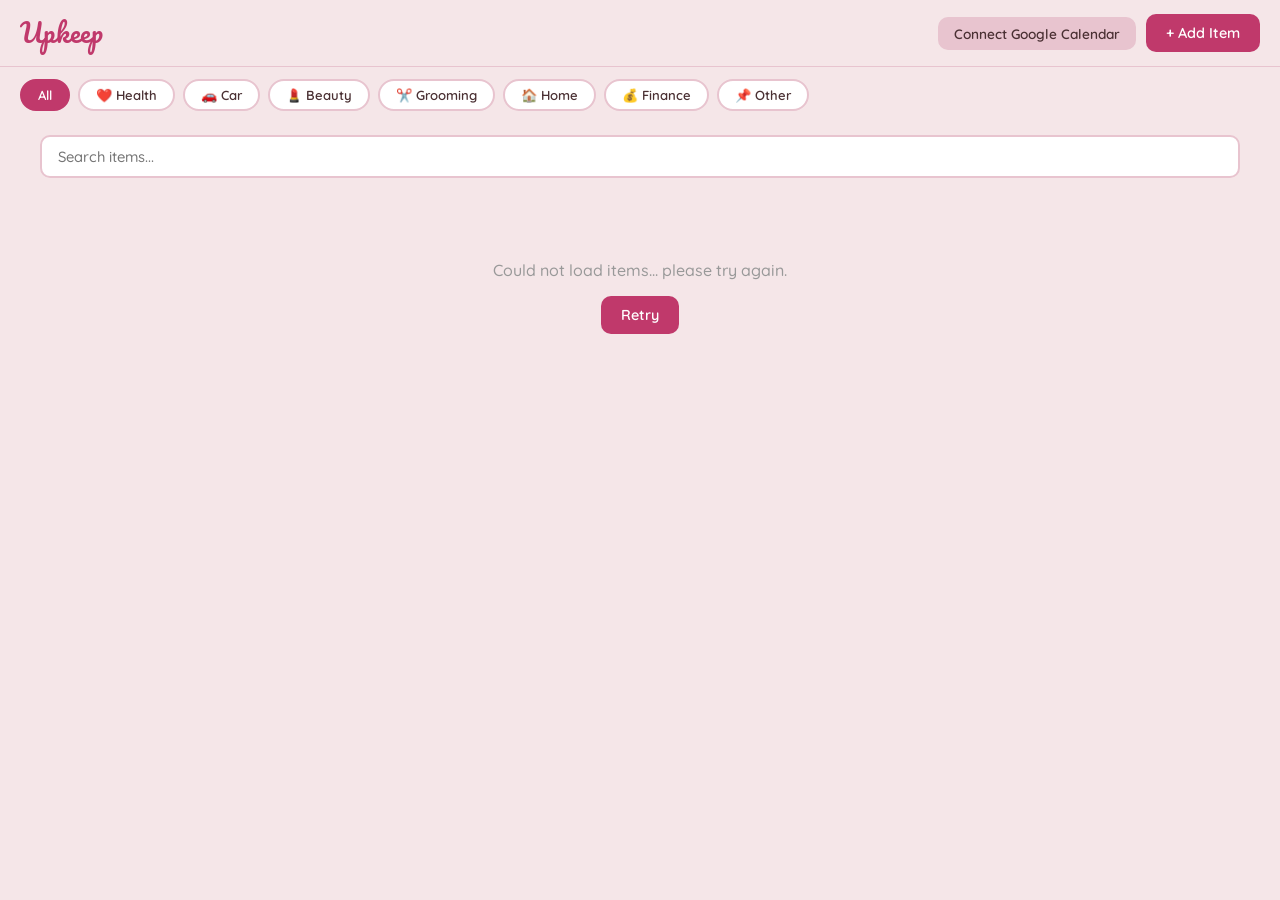
==== commit 2d522072: "feat: add page title with overdue count, filter counts, search, default last done to today" ====
--- a/index.html
+++ b/index.html
@@ -182,6 +182,10 @@
       border-radius: 6px;
     }
 
+    .btn-done.confirming {
+      background: #e67e22;
+    }
+
     /* === FILTER BAR === */
     .filter-bar {
       display: flex;
@@ -217,6 +221,31 @@
     .filter-pill.active {
       background: var(--primary);
       color: #fff;
+      border-color: var(--primary);
+    }
+
+    /* === SEARCH BAR === */
+    .search-bar {
+      padding: 12px 20px 0;
+      max-width: 1400px;
+      margin: 0 auto;
+    }
+
+    .search-input {
+      font-family: 'Quicksand', sans-serif;
+      font-size: 0.92rem;
+      font-weight: 500;
+      width: 100%;
+      padding: 10px 16px;
+      border: 2px solid var(--secondary-bg);
+      border-radius: 10px;
+      background: var(--cards);
+      color: var(--text);
+      outline: none;
+      transition: border-color 0.2s;
+    }
+
+    .search-input:focus {
       border-color: var(--primary);
     }
 
@@ -617,6 +646,10 @@
         padding: 10px 14px;
       }
 
+      .search-bar {
+        padding: 10px 14px 0;
+      }
+
       .main {
         padding: 0 14px 30px;
       }
@@ -654,17 +687,20 @@
   </header>
 
   <div class="filter-bar">
-    <button class="filter-pill active" data-category="all" onclick="setFilter('all')">All</button>
-    <button class="filter-pill" data-category="Health" onclick="setFilter('Health')">❤️ Health</button>
-    <button class="filter-pill" data-category="Car" onclick="setFilter('Car')">🚗 Car</button>
-    <button class="filter-pill" data-category="Beauty" onclick="setFilter('Beauty')">💄 Beauty</button>
-    <button class="filter-pill" data-category="Grooming" onclick="setFilter('Grooming')">✂️ Grooming</button>
-    <button class="filter-pill" data-category="Home" onclick="setFilter('Home')">🏠 Home</button>
-    <button class="filter-pill" data-category="Finance" onclick="setFilter('Finance')">💰 Finance</button>
-    <button class="filter-pill" data-category="Other" onclick="setFilter('Other')">📌 Other</button>
+    <button class="filter-pill active" data-category="all" data-label="All" onclick="setFilter('all')">All</button>
+    <button class="filter-pill" data-category="Health" data-label="❤️ Health" onclick="setFilter('Health')">❤️ Health</button>
+    <button class="filter-pill" data-category="Car" data-label="🚗 Car" onclick="setFilter('Car')">🚗 Car</button>
+    <button class="filter-pill" data-category="Beauty" data-label="💄 Beauty" onclick="setFilter('Beauty')">💄 Beauty</button>
+    <button class="filter-pill" data-category="Grooming" data-label="✂️ Grooming" onclick="setFilter('Grooming')">✂️ Grooming</button>
+    <button class="filter-pill" data-category="Home" data-label="🏠 Home" onclick="setFilter('Home')">🏠 Home</button>
+    <button class="filter-pill" data-category="Finance" data-label="💰 Finance" onclick="setFilter('Finance')">💰 Finance</button>
+    <button class="filter-pill" data-category="Other" data-label="📌 Other" onclick="setFilter('Other')">📌 Other</button>
   </div>
 
   <main class="main">
+    <div class="search-bar">
+      <input type="text" id="searchInput" class="search-input" placeholder="Search items..." oninput="handleSearch()">
+    </div>
     <div class="loading" id="loading">
       <div class="spinner"></div>
       <span class="loading-text">Loading your items...</span>
@@ -876,6 +912,7 @@
         document.getElementById('fieldNotes').value = editItem.notes || '';
       } else {
         title.textContent = 'Add new item';
+        document.getElementById('fieldLastDone').value = todayStr();
       }
 
       overlay.style.display = 'flex';
@@ -922,6 +959,7 @@
         return;
       }
 
+      if (submitBtn.disabled) return;
       submitBtn.disabled = true;
       submitBtn.textContent = 'Saving...';
 
@@ -958,7 +996,26 @@
     }
 
     // === ACTIONS ===
-    async function handleMarkDone(itemId) {
+    const doneTimers = {};
+
+    function handleMarkDone(itemId) {
+      const card = document.getElementById(`card-${itemId}`);
+      const btn = card.querySelector('.btn-done');
+      if (btn.classList.contains('confirming')) {
+        clearTimeout(doneTimers[itemId]);
+        btn.classList.remove('confirming');
+        performMarkDone(itemId);
+      } else {
+        btn.classList.add('confirming');
+        btn.textContent = 'Confirm done?';
+        doneTimers[itemId] = setTimeout(() => {
+          btn.classList.remove('confirming');
+          btn.textContent = '✓ Mark as Done';
+        }, 3000);
+      }
+    }
+
+    async function performMarkDone(itemId) {
       const card = document.getElementById(`card-${itemId}`);
       const loadingEl = card.querySelector('.card-loading');
       if (loadingEl.style.display === 'flex') return;
@@ -1060,6 +1117,7 @@
     // === STATE ===
     let items = [];
     let activeFilter = 'all';
+    let searchQuery = '';
     let gcalToken = sessionStorage.getItem('gcal_token') || null;
 
     // === UTILITIES ===
@@ -1090,6 +1148,12 @@
 
     function todayStr() {
       return new Date().toISOString().split('T')[0];
+    }
+
+    function formatDate(dateStr) {
+      if (!dateStr) return '...';
+      const d = new Date(dateStr + 'T00:00:00');
+      return d.toLocaleDateString('en-US', { month: 'short', day: 'numeric', year: 'numeric' });
     }
 
     function nextDueDate(lastDone, freqDays) {
@@ -1241,7 +1305,7 @@
           <div class="card-stats">
             <div class="stat-box">
               <span class="stat-label">Last done</span>
-              <span class="stat-value">${item.lastDone || '...'}</span>
+              <span class="stat-value">${formatDate(item.lastDone)}</span>
             </div>
             <div class="stat-box">
               <span class="stat-label">Frequency</span>
@@ -1249,7 +1313,7 @@
             </div>
             <div class="stat-box">
               <span class="stat-label">Next due</span>
-              <span class="stat-value">${nextDue || '...'}</span>
+              <span class="stat-value">${formatDate(nextDue)}</span>
             </div>
             <div class="stat-box">
               <span class="stat-label">Status</span>
@@ -1273,9 +1337,16 @@
       const grid = document.getElementById('cardGrid');
       const empty = document.getElementById('emptyState');
 
-      const filtered = activeFilter === 'all'
+      let filtered = activeFilter === 'all'
         ? items
         : items.filter(i => i.category === activeFilter);
+
+      if (searchQuery) {
+        const q = searchQuery.toLowerCase();
+        filtered = filtered.filter(i =>
+          i.name.toLowerCase().includes(q) || i.notes.toLowerCase().includes(q)
+        );
+      }
 
       const sorted = [...filtered].sort((a, b) => {
         const da = daysUntilDue(a.lastDone, a.frequency);
@@ -1316,6 +1387,26 @@
       if (soon) html += `<span class="stat-pill stat-amber">${soon} soon</span>`;
       if (onTrack) html += `<span class="stat-pill stat-green">${onTrack} on track</span>`;
       stats.innerHTML = html;
+
+      // Update page title
+      document.title = overdue ? `Upkeep (${overdue} overdue)` : 'Upkeep Dashboard';
+
+      // Update filter pill counts
+      document.querySelectorAll('.filter-pill').forEach(btn => {
+        const cat = btn.dataset.category;
+        const baseText = btn.dataset.label;
+        if (cat === 'all') {
+          btn.textContent = `All (${items.length})`;
+        } else {
+          const count = items.filter(i => i.category === cat).length;
+          btn.textContent = count ? `${baseText} (${count})` : baseText;
+        }
+      });
+    }
+
+    function handleSearch() {
+      searchQuery = document.getElementById('searchInput').value.trim();
+      renderCards();
     }
 
     function setFilter(category) {
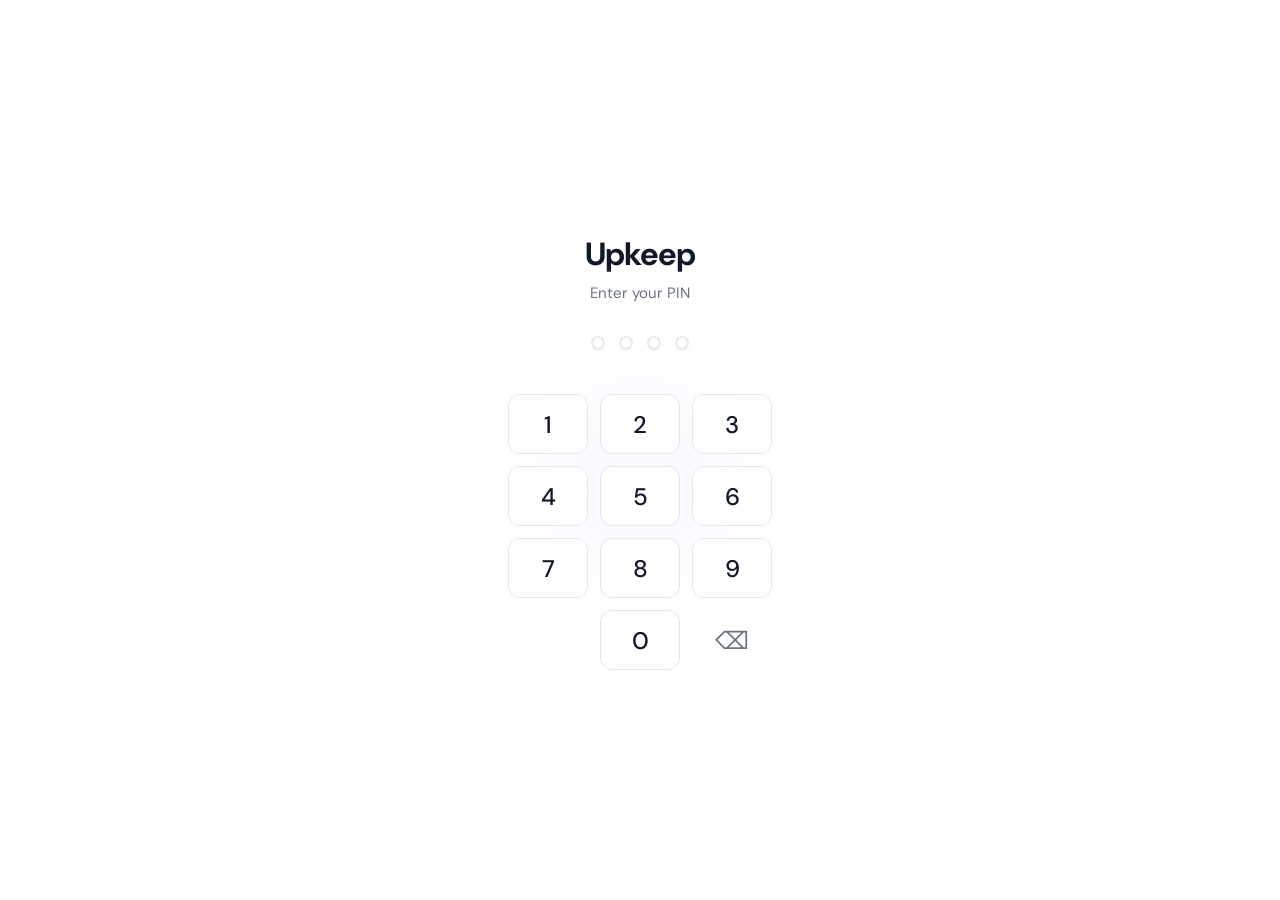
==== commit b1e1c9d7: "Replace old direct-API frontend with Apps Script backend version Swap from client-side Notion proxy " ====
--- a/index.html
+++ b/index.html
@@ -2,1445 +2,157 @@
 <html lang="en">
 <head>
   <meta charset="UTF-8">
-  <meta name="viewport" content="width=device-width, initial-scale=1.0">
-  <title>Upkeep Dashboard</title>
-  <link href="https://fonts.googleapis.com/css2?family=Pacifico&family=Fredoka:wght@600&family=Quicksand:wght@400;500;600&display=swap" rel="stylesheet">
-  <script src="https://accounts.google.com/gsi/client" async defer></script>
-  <style>
-    /* === CSS CUSTOM PROPERTIES === */
-    :root {
-      --primary: #C0396B;
-      --text: #4A3033;
-      --bg: #F5E6E8;
-      --secondary-bg: #E8C4CF;
-      --cards: #FFFFFF;
-      --cat-health: #e74c3c;
-      --cat-car: #e67e22;
-      --cat-beauty: #e91e8f;
-      --cat-grooming: #9b59b6;
-      --cat-home: #27ae60;
-      --cat-finance: #f1c40f;
-      --cat-other: #95a5a6;
-    }
+  <meta name="viewport" content="width=device-width, initial-scale=1.0, maximum-scale=1.0, user-scalable=no, viewport-fit=cover">
+  <title>Upkeep</title>
 
-    /* === RESET & BASE === */
-    *, *::before, *::after {
-      box-sizing: border-box;
-      margin: 0;
-      padding: 0;
-    }
+  <!-- Fonts -->
+  <link rel="preconnect" href="https://fonts.googleapis.com">
+  <link rel="preconnect" href="https://fonts.gstatic.com" crossorigin>
+  <link href="https://fonts.googleapis.com/css2?family=DM+Sans:ital,opsz,wght@0,9..40,400;0,9..40,500;0,9..40,600;0,9..40,700;1,9..40,400&family=Space+Mono&display=swap" rel="stylesheet">
 
-    body {
-      font-family: 'Quicksand', sans-serif;
-      background: var(--bg);
-      color: var(--text);
-      min-height: 100vh;
-      line-height: 1.5;
-    }
+  <!-- Stylesheet -->
+  <link rel="stylesheet" href="styles.css">
 
-    /* === TYPOGRAPHY === */
-    .logo {
-      font-family: 'Pacifico', cursive;
-      font-size: 1.6rem;
-      color: var(--primary);
-      text-decoration: none;
-      white-space: nowrap;
-    }
-
-    h1, h2, h3, .card-name, .modal-title {
-      font-family: 'Fredoka', sans-serif;
-      font-weight: 600;
-      color: var(--text);
-    }
-
-    /* === HEADER === */
-    .header {
-      position: sticky;
-      top: 0;
-      z-index: 100;
-      background: var(--bg);
-      padding: 14px 20px;
-      display: flex;
-      align-items: center;
-      justify-content: space-between;
-      flex-wrap: wrap;
-      gap: 10px;
-      border-bottom: 1px solid var(--secondary-bg);
-    }
-
-    .header-left {
-      display: flex;
-      align-items: center;
-      gap: 14px;
-      flex-wrap: wrap;
-    }
-
-    .header-right {
-      display: flex;
-      align-items: center;
-      gap: 10px;
-      flex-wrap: wrap;
-    }
-
-    /* === STATS PILLS === */
-    .stats {
-      display: flex;
-      gap: 8px;
-      flex-wrap: wrap;
-      align-items: center;
-    }
-
-    .stat-pill {
-      display: inline-flex;
-      align-items: center;
-      padding: 4px 12px;
-      border-radius: 20px;
-      font-size: 0.78rem;
-      font-weight: 600;
-      white-space: nowrap;
-    }
-
-    .stat-gray {
-      background: #e0e0e0;
-      color: #555;
-    }
-
-    .stat-red {
-      background: #fde2e2;
-      color: #c0392b;
-    }
-
-    .stat-amber {
-      background: #fef3d0;
-      color: #b8860b;
-    }
-
-    .stat-green {
-      background: #d4efdf;
-      color: #1e8449;
-    }
-
-    /* === BUTTONS === */
-    .btn-primary {
-      font-family: 'Quicksand', sans-serif;
-      font-weight: 600;
-      font-size: 0.9rem;
-      background: var(--primary);
-      color: #fff;
-      border: none;
-      border-radius: 10px;
-      padding: 10px 20px;
-      cursor: pointer;
-      transition: background 0.2s, transform 0.1s;
-    }
-
-    .btn-primary:hover {
-      background: #a93060;
-    }
-
-    .btn-primary:active {
-      transform: scale(0.97);
-    }
-
-    .btn-secondary {
-      font-family: 'Quicksand', sans-serif;
-      font-weight: 600;
-      font-size: 0.85rem;
-      background: var(--secondary-bg);
-      color: var(--text);
-      border: none;
-      border-radius: 10px;
-      padding: 8px 16px;
-      cursor: pointer;
-      transition: background 0.2s;
-    }
-
-    .btn-secondary:hover {
-      background: #dbb0be;
-    }
-
-    .btn-icon {
-      font-family: 'Quicksand', sans-serif;
-      background: none;
-      border: none;
-      cursor: pointer;
-      font-size: 1rem;
-      padding: 4px 6px;
-      border-radius: 6px;
-      color: #999;
-      transition: color 0.2s, background 0.2s;
-    }
-
-    .btn-icon:hover {
-      color: var(--text);
-      background: var(--bg);
-    }
-
-    .btn-delete.confirming {
-      background: #e74c3c;
-      color: white;
-      border-radius: 6px;
-    }
-
-    .btn-done.confirming {
-      background: #e67e22;
-    }
-
-    /* === FILTER BAR === */
-    .filter-bar {
-      display: flex;
-      gap: 8px;
-      padding: 12px 20px;
-      overflow-x: auto;
-      -webkit-overflow-scrolling: touch;
-      scrollbar-width: none;
-    }
-
-    .filter-bar::-webkit-scrollbar {
-      display: none;
-    }
-
-    .filter-pill {
-      font-family: 'Quicksand', sans-serif;
-      font-weight: 600;
-      font-size: 0.82rem;
-      padding: 6px 16px;
-      border-radius: 20px;
-      border: 2px solid var(--secondary-bg);
-      background: var(--cards);
-      color: var(--text);
-      cursor: pointer;
-      white-space: nowrap;
-      transition: all 0.2s;
-    }
-
-    .filter-pill:hover {
-      border-color: var(--primary);
-    }
-
-    .filter-pill.active {
-      background: var(--primary);
-      color: #fff;
-      border-color: var(--primary);
-    }
-
-    /* === SEARCH BAR === */
-    .search-bar {
-      padding: 12px 20px 0;
-      max-width: 1400px;
-      margin: 0 auto;
-    }
-
-    .search-input {
-      font-family: 'Quicksand', sans-serif;
-      font-size: 0.92rem;
-      font-weight: 500;
-      width: 100%;
-      padding: 10px 16px;
-      border: 2px solid var(--secondary-bg);
-      border-radius: 10px;
-      background: var(--cards);
-      color: var(--text);
-      outline: none;
-      transition: border-color 0.2s;
-    }
-
-    .search-input:focus {
-      border-color: var(--primary);
-    }
-
-    /* === MAIN CONTENT === */
-    .main {
-      padding: 0 20px 40px;
-      max-width: 1400px;
-      margin: 0 auto;
-    }
-
-    /* === CARD GRID === */
-    .card-grid {
-      display: grid;
-      grid-template-columns: repeat(auto-fill, minmax(275px, 1fr));
-      gap: 14px;
-    }
-
-    /* === CARDS === */
-    .card {
-      background: var(--cards);
-      border-radius: 16px;
-      padding: 18px;
-      box-shadow: 0 2px 8px rgba(0, 0, 0, 0.08);
-      transition: transform 0.2s, box-shadow 0.2s;
-      position: relative;
-      display: flex;
-      flex-direction: column;
-      gap: 10px;
-    }
-
-    .card:hover {
-      transform: translateY(-2px);
-      box-shadow: 0 6px 20px rgba(0, 0, 0, 0.13);
-    }
-
-    .card-overdue {
-      border-left: 4px solid #e74c3c;
-    }
-
-    .card-header {
-      display: flex;
-      justify-content: space-between;
-      align-items: center;
-    }
-
-    .card-category {
-      font-size: 0.8rem;
-      font-weight: 600;
-    }
-
-    .card-actions-top {
-      display: flex;
-      gap: 2px;
-    }
-
-    .card-name {
-      font-size: 1.05rem;
-      line-height: 1.3;
-    }
-
-    /* === CARD STAT BOXES === */
-    .card-stats {
-      display: grid;
-      grid-template-columns: 1fr 1fr;
-      gap: 8px;
-    }
-
-    .stat-box {
-      background: var(--bg);
-      border-radius: 10px;
-      padding: 8px 10px;
-      display: flex;
-      flex-direction: column;
-      gap: 2px;
-    }
-
-    .stat-label {
-      font-size: 0.65rem;
-      text-transform: uppercase;
-      letter-spacing: 0.5px;
-      color: #999;
-      font-weight: 600;
-    }
-
-    .stat-value {
-      font-size: 0.82rem;
-      font-weight: 600;
-      color: var(--text);
-    }
-
-    /* === DUE BADGES === */
-    .badge {
-      display: inline-block;
-      padding: 2px 8px;
-      border-radius: 10px;
-      font-size: 0.72rem;
-      font-weight: 600;
-      white-space: nowrap;
-    }
-
-    .badge-red {
-      background: #fde2e2;
-      color: #c0392b;
-    }
-
-    .badge-amber {
-      background: #fef3d0;
-      color: #b8860b;
-    }
-
-    .badge-yellow {
-      background: #fff9e0;
-      color: #a88c00;
-    }
-
-    .badge-green {
-      background: #d4efdf;
-      color: #1e8449;
-    }
-
-    .badge-purple {
-      background: #ede7f6;
-      color: #7b1fa2;
-    }
-
-    .badge-gray {
-      background: #ececec;
-      color: #888;
-    }
-
-    /* === CARD NOTES === */
-    .card-notes {
-      font-size: 0.8rem;
-      color: #888;
-      line-height: 1.4;
-    }
-
-    /* === CARD DONE BUTTON === */
-    .btn-done {
-      width: 100%;
-      margin-top: auto;
-    }
-
-    /* === CARD LOADING OVERLAY === */
-    .card-loading {
-      position: absolute;
-      inset: 0;
-      background: rgba(255, 255, 255, 0.7);
-      border-radius: 16px;
-      display: flex;
-      align-items: center;
-      justify-content: center;
-      z-index: 5;
-    }
-
-    .spinner-small {
-      width: 24px;
-      height: 24px;
-      border: 3px solid var(--secondary-bg);
-      border-top-color: var(--primary);
-      border-radius: 50%;
-      animation: spin 0.7s linear infinite;
-    }
-
-    /* === LOADING SPINNER === */
-    .loading {
-      display: flex;
-      align-items: center;
-      justify-content: center;
-      padding: 80px 20px;
-      flex-direction: column;
-      gap: 14px;
-    }
-
-    .spinner {
-      width: 40px;
-      height: 40px;
-      border: 4px solid var(--secondary-bg);
-      border-top-color: var(--primary);
-      border-radius: 50%;
-      animation: spin 0.8s linear infinite;
-    }
-
-    @keyframes spin {
-      to { transform: rotate(360deg); }
-    }
-
-    .loading-text {
-      font-size: 0.9rem;
-      color: #999;
-      font-weight: 500;
-    }
-
-    /* === ERROR STATE === */
-    .error-state {
-      display: flex;
-      flex-direction: column;
-      align-items: center;
-      justify-content: center;
-      padding: 80px 20px;
-      gap: 14px;
-    }
-
-    .error-state p {
-      font-size: 1rem;
-      color: #999;
-      font-weight: 500;
-    }
-
-    /* === EMPTY STATE === */
-    .empty-state {
-      text-align: center;
-      padding: 60px 20px;
-      color: #aaa;
-      font-size: 1rem;
-      font-weight: 500;
-    }
-
-    /* === MODAL === */
-    .modal-overlay {
-      position: fixed;
-      inset: 0;
-      background: rgba(74, 48, 51, 0.45);
-      display: flex;
-      align-items: center;
-      justify-content: center;
-      z-index: 200;
-      padding: 20px;
-    }
-
-    .modal {
-      background: var(--cards);
-      border-radius: 24px;
-      padding: 28px 24px 24px;
-      width: 100%;
-      max-width: 440px;
-      max-height: 90vh;
-      overflow-y: auto;
-      box-shadow: 0 12px 40px rgba(0, 0, 0, 0.18);
-      display: flex;
-      flex-direction: column;
-      gap: 16px;
-    }
-
-    .modal-header {
-      display: flex;
-      justify-content: space-between;
-      align-items: center;
-    }
-
-    .modal-title {
-      font-size: 1.25rem;
-    }
-
-    .modal-close {
-      font-family: 'Quicksand', sans-serif;
-      background: none;
-      border: none;
-      font-size: 1.4rem;
-      color: #aaa;
-      cursor: pointer;
-      padding: 4px 8px;
-      border-radius: 8px;
-      transition: color 0.2s, background 0.2s;
-    }
-
-    .modal-close:hover {
-      color: var(--text);
-      background: var(--bg);
-    }
-
-    /* === FORM FIELDS === */
-    .form-group {
-      display: flex;
-      flex-direction: column;
-      gap: 5px;
-    }
-
-    .form-group label {
-      font-size: 0.8rem;
-      font-weight: 600;
-      text-transform: uppercase;
-      letter-spacing: 0.4px;
-      color: #999;
-    }
-
-    .form-group input[type="text"],
-    .form-group input[type="date"],
-    .form-group input[type="number"],
-    .form-group select,
-    .form-group textarea {
-      font-family: 'Quicksand', sans-serif;
-      font-size: 0.92rem;
-      font-weight: 500;
-      padding: 10px 14px;
-      border: 2px solid var(--secondary-bg);
-      border-radius: 10px;
-      background: #fff;
-      color: var(--text);
-      outline: none;
-      transition: border-color 0.2s;
-    }
-
-    .form-group input:focus,
-    .form-group select:focus,
-    .form-group textarea:focus {
-      border-color: var(--primary);
-    }
-
-    .form-group textarea {
-      resize: vertical;
-      min-height: 70px;
-    }
-
-    .freq-inline {
-      display: flex;
-      gap: 8px;
-    }
-
-    .freq-inline input[type="number"] {
-      width: 80px;
-    }
-
-    .freq-inline select {
-      flex: 1;
-    }
-
-    .form-actions {
-      padding-top: 4px;
-    }
-
-    .form-actions .btn-primary {
-      width: 100%;
-    }
-
-    /* === TOAST === */
-    .toast-container {
-      position: fixed;
-      bottom: 24px;
-      left: 50%;
-      transform: translateX(-50%);
-      z-index: 300;
-      display: flex;
-      flex-direction: column;
-      align-items: center;
-      gap: 8px;
-      pointer-events: none;
-    }
-
-    .toast {
-      font-family: 'Quicksand', sans-serif;
-      font-weight: 600;
-      font-size: 0.88rem;
-      padding: 12px 24px;
-      border-radius: 12px;
-      color: #fff;
-      pointer-events: auto;
-      opacity: 0;
-      transform: translateY(20px);
-      transition: opacity 0.3s, transform 0.3s;
-      box-shadow: 0 4px 16px rgba(0, 0, 0, 0.15);
-      text-align: center;
-      max-width: 340px;
-    }
-
-    .toast.show {
-      opacity: 1;
-      transform: translateY(0);
-    }
-
-    .toast-success {
-      background: #27ae60;
-    }
-
-    .toast-error {
-      background: #e74c3c;
-    }
-
-    /* === RESPONSIVE === */
-    @media (max-width: 600px) {
-      .header {
-        padding: 12px 14px;
-        flex-direction: column;
-        align-items: flex-start;
-      }
-
-      .header-left {
-        width: 100%;
-        justify-content: space-between;
-      }
-
-      .header-right {
-        width: 100%;
-        justify-content: flex-end;
-      }
-
-      .filter-bar {
-        padding: 10px 14px;
-      }
-
-      .search-bar {
-        padding: 10px 14px 0;
-      }
-
-      .main {
-        padding: 0 14px 30px;
-      }
-
-      .card-grid {
-        grid-template-columns: 1fr;
-      }
-
-      .modal {
-        padding: 22px 18px 20px;
-        border-radius: 20px;
-      }
-
-      .stats {
-        gap: 6px;
-      }
-
-      .stat-pill {
-        font-size: 0.72rem;
-        padding: 3px 10px;
-      }
-    }
-  </style>
+  <!-- PWA -->
+  <link rel="manifest" href="manifest.json">
+  <meta name="theme-color" content="#FFFFFF">
+  <meta name="apple-mobile-web-app-capable" content="yes">
+  <meta name="apple-mobile-web-app-status-bar-style" content="default">
+  <meta name="apple-mobile-web-app-title" content="Upkeep">
+  <link rel="apple-touch-icon" href="icons/icon-192.png">
 </head>
 <body>
-  <header class="header">
-    <div class="header-left">
-      <span class="logo">Upkeep</span>
-      <div class="stats" id="stats"></div>
-    </div>
-    <div class="header-right">
-      <button class="btn-secondary" id="gcalBtn" onclick="handleGCalClick()">Connect Google Calendar</button>
-      <button class="btn-primary" onclick="openModal()">+ Add Item</button>
-    </div>
-  </header>
 
-  <div class="filter-bar">
-    <button class="filter-pill active" data-category="all" data-label="All" onclick="setFilter('all')">All</button>
-    <button class="filter-pill" data-category="Health" data-label="❤️ Health" onclick="setFilter('Health')">❤️ Health</button>
-    <button class="filter-pill" data-category="Car" data-label="🚗 Car" onclick="setFilter('Car')">🚗 Car</button>
-    <button class="filter-pill" data-category="Beauty" data-label="💄 Beauty" onclick="setFilter('Beauty')">💄 Beauty</button>
-    <button class="filter-pill" data-category="Grooming" data-label="✂️ Grooming" onclick="setFilter('Grooming')">✂️ Grooming</button>
-    <button class="filter-pill" data-category="Home" data-label="🏠 Home" onclick="setFilter('Home')">🏠 Home</button>
-    <button class="filter-pill" data-category="Finance" data-label="💰 Finance" onclick="setFilter('Finance')">💰 Finance</button>
-    <button class="filter-pill" data-category="Other" data-label="📌 Other" onclick="setFilter('Other')">📌 Other</button>
-  </div>
+  <!-- ============================================================
+       PIN SCREEN
+       ============================================================ -->
+  <div id="pin-screen" class="pin-screen">
+    <h1 class="pin-title">Upkeep</h1>
+    <p class="pin-subtitle">Enter your PIN</p>
 
-  <main class="main">
-    <div class="search-bar">
-      <input type="text" id="searchInput" class="search-input" placeholder="Search items..." oninput="handleSearch()">
-    </div>
-    <div class="loading" id="loading">
-      <div class="spinner"></div>
-      <span class="loading-text">Loading your items...</span>
+    <div class="pin-dots" id="pin-dots">
+      <span class="pin-dot"></span>
+      <span class="pin-dot"></span>
+      <span class="pin-dot"></span>
+      <span class="pin-dot"></span>
     </div>
 
-    <div class="error-state" id="errorState" style="display:none">
-      <p>Could not load items... please try again.</p>
-      <button class="btn-primary" onclick="init()">Retry</button>
-    </div>
+    <div class="pin-error" id="pin-error"></div>
 
-    <div class="card-grid" id="cardGrid"></div>
-
-    <div class="empty-state" id="emptyState" style="display:none">No items yet... add one!</div>
-  </main>
-
-  <div class="modal-overlay" id="modalOverlay" style="display:none" onclick="closeModalOnBackdrop(event)">
-    <div class="modal">
-      <div class="modal-header">
-        <h2 class="modal-title" id="modalTitle">Add new item</h2>
-        <button class="modal-close" onclick="closeModal()">✕</button>
-      </div>
-      <form id="itemForm" onsubmit="handleSubmit(event)">
-        <input type="hidden" id="editId" value="">
-        <div class="form-group">
-          <label for="fieldName">Item Name</label>
-          <input type="text" id="fieldName" required placeholder="e.g. Oil change">
-        </div>
-        <div class="form-group">
-          <label for="fieldCategory">Category</label>
-          <select id="fieldCategory">
-            <option value="Health">❤️ Health</option>
-            <option value="Car">🚗 Car</option>
-            <option value="Beauty">💄 Beauty</option>
-            <option value="Grooming">✂️ Grooming</option>
-            <option value="Home">🏠 Home</option>
-            <option value="Finance">💰 Finance</option>
-            <option value="Other" selected>📌 Other</option>
-          </select>
-        </div>
-        <div class="form-group">
-          <label>Frequency</label>
-          <div class="freq-inline">
-            <input type="number" id="fieldFreqValue" min="1" value="1" required>
-            <select id="fieldFreqUnit">
-              <option value="days">Days</option>
-              <option value="weeks">Weeks</option>
-              <option value="months" selected>Months</option>
-              <option value="years">Years</option>
-            </select>
-          </div>
-        </div>
-        <div class="form-group">
-          <label for="fieldLastDone">Last Done</label>
-          <input type="date" id="fieldLastDone">
-        </div>
-        <div class="form-group">
-          <label for="fieldNotes">Notes</label>
-          <textarea id="fieldNotes" placeholder="Optional notes..."></textarea>
-        </div>
-        <div class="form-actions">
-          <button type="submit" class="btn-primary" id="submitBtn">Save</button>
-        </div>
-      </form>
+    <div class="pin-keypad">
+      <button class="pin-key" data-key="1">1</button>
+      <button class="pin-key" data-key="2">2</button>
+      <button class="pin-key" data-key="3">3</button>
+      <button class="pin-key" data-key="4">4</button>
+      <button class="pin-key" data-key="5">5</button>
+      <button class="pin-key" data-key="6">6</button>
+      <button class="pin-key" data-key="7">7</button>
+      <button class="pin-key" data-key="8">8</button>
+      <button class="pin-key" data-key="9">9</button>
+      <button class="pin-key pin-key-blank" disabled></button>
+      <button class="pin-key" data-key="0">0</button>
+      <button class="pin-key pin-key-back" data-key="back">&#x232B;</button>
     </div>
   </div>
 
-  <div class="toast-container" id="toastContainer"></div>
+  <!-- ============================================================
+       DASHBOARD
+       ============================================================ -->
+  <div id="dashboard" class="dashboard hidden">
 
-  <script>
-    // === GOOGLE CALENDAR ===
-    let tokenClient = null;
+    <!-- Offline Banner -->
+    <div id="offline-banner" class="offline-banner hidden">
+      Offline &mdash; showing last updated data
+    </div>
 
-    function initGCal() {
-      if (typeof google === 'undefined' || !google.accounts) return;
-      tokenClient = google.accounts.oauth2.initTokenClient({
-        client_id: GCAL_CLIENT_ID,
-        scope: GCAL_SCOPE,
-        callback: (response) => {
-          if (response.access_token) {
-            gcalToken = response.access_token;
-            sessionStorage.setItem('gcal_token', gcalToken);
-            updateGCalButton();
-            showToast('Google Calendar connected');
-          }
-        }
-      });
-    }
+    <!-- Header -->
+    <header class="header">
+      <h1 class="header-title">Upkeep</h1>
+      <p class="header-date" id="header-date"></p>
+    </header>
 
-    function handleGCalClick() {
-      if (gcalToken) {
-        gcalToken = null;
-        sessionStorage.removeItem('gcal_token');
-        updateGCalButton();
-        showToast('Google Calendar disconnected');
-      } else {
-        if (!tokenClient) initGCal();
-        if (tokenClient) {
-          tokenClient.requestAccessToken();
-        } else {
-          showToast('Google sign-in not available', 'error');
-        }
-      }
-    }
+    <!-- Skeleton Loading -->
+    <div id="skeleton" class="skeleton-container">
+      <div class="skeleton-section-header"></div>
+      <div class="skeleton-card"></div>
+      <div class="skeleton-card"></div>
+      <div class="skeleton-section-header"></div>
+      <div class="skeleton-card"></div>
+    </div>
 
-    function updateGCalButton() {
-      const btn = document.getElementById('gcalBtn');
-      if (gcalToken) {
-        btn.textContent = '✅ Calendar connected';
-        btn.classList.add('connected');
-      } else {
-        btn.textContent = 'Connect Google Calendar';
-        btn.classList.remove('connected');
-      }
-    }
+    <!-- Content (hidden while loading) -->
+    <main id="content" class="content hidden">
 
-    async function gcalFetch(endpoint, options = {}) {
-      const res = await fetch(`https://www.googleapis.com/calendar/v3${endpoint}`, {
-        ...options,
-        headers: {
-          'Authorization': `Bearer ${gcalToken}`,
-          'Content-Type': 'application/json',
-          ...(options.headers || {})
-        }
-      });
-      if (res.status === 401) {
-        gcalToken = null;
-        sessionStorage.removeItem('gcal_token');
-        updateGCalButton();
-        throw new Error('Calendar session expired... please reconnect');
-      }
-      if (!res.ok && res.status !== 404) {
-        throw new Error(`Calendar error: ${res.status}`);
-      }
-      if (res.status === 204 || res.status === 404) return null;
-      return res.json();
-    }
+      <!-- Overdue Section -->
+      <section id="section-overdue" class="section hidden">
+        <div class="section-header">
+          <span class="dot dot-red pulsing"></span>
+          <span class="section-label">Overdue</span>
+          <span class="section-count" id="overdue-count"></span>
+        </div>
+        <div id="overdue-cards" class="card-list"></div>
+      </section>
 
-    async function createGCalEvent(itemName, dateStr) {
-      const data = await gcalFetch('/calendars/primary/events', {
-        method: 'POST',
-        body: JSON.stringify({
-          summary: itemName,
-          start: { date: dateStr },
-          end: { date: dateStr },
-          colorId: '2',
-          reminders: {
-            useDefault: false,
-            overrides: [{ method: 'popup', minutes: 4320 }]
-          }
-        })
-      });
-      return data?.id || '';
-    }
+      <!-- Due This Week Section -->
+      <section id="section-due-soon" class="section hidden">
+        <div class="section-header">
+          <span class="dot dot-yellow"></span>
+          <span class="section-label">Due This Week</span>
+          <span class="section-count" id="due-soon-count"></span>
+        </div>
+        <div id="due-soon-cards" class="card-list"></div>
+      </section>
 
-    async function deleteGCalEvent(eventId) {
-      await gcalFetch(`/calendars/primary/events/${eventId}`, {
-        method: 'DELETE'
-      });
-    }
+      <!-- Browse by Category -->
+      <section class="section">
+        <h2 class="section-title">Browse by Category</h2>
+        <div id="category-bars" class="category-bars">
+          <!-- Dynamically generated category collapsible bars -->
+        </div>
+      </section>
 
-    async function createGCalEventForItem(item) {
-      const next = nextDueDate(item.lastDone, item.frequency);
-      if (!next) return;
-      try {
-        const eventId = await createGCalEvent(item.name, next);
-        if (eventId) {
-          await updateItem(item.id, { ...item, calendarEventId: eventId });
-          const idx = items.findIndex(i => i.id === item.id);
-          if (idx >= 0) items[idx].calendarEventId = eventId;
-        }
-      } catch (err) {
-        console.error('GCal event creation failed:', err);
-      }
-    }
+    </main>
 
-    async function recreateGCalEvent(item) {
-      try {
-        if (item.calendarEventId) {
-          await deleteGCalEvent(item.calendarEventId).catch(() => {});
-        }
-        await createGCalEventForItem(item);
-      } catch (err) {
-        console.error('GCal event recreation failed:', err);
-      }
-    }
+    <!-- Toast Container -->
+    <div id="toast-container" class="toast-container"></div>
 
-    // === MODAL ===
-    function openModal(editItem = null) {
-      const overlay = document.getElementById('modalOverlay');
-      const title = document.getElementById('modalTitle');
-      const form = document.getElementById('itemForm');
-      const editingId = document.getElementById('editId');
-      const submitBtn = document.getElementById('submitBtn');
+    <!-- FAB — Add Item -->
+    <button id="fab-add" class="fab" aria-label="Add item">+</button>
 
-      form.reset();
-      editingId.value = '';
-      submitBtn.disabled = false;
-      submitBtn.textContent = 'Save';
+    <!-- Add Item Modal -->
+    <div id="add-modal" class="modal-overlay hidden">
+      <div class="modal">
+        <h2 class="modal-title">Add Item</h2>
 
-      if (editItem) {
-        title.textContent = 'Edit item';
-        editingId.value = editItem.id;
-        document.getElementById('fieldName').value = editItem.name;
-        document.getElementById('fieldCategory').value = editItem.category;
-        const { value, unit } = daysToFreqInput(editItem.frequency);
-        document.getElementById('fieldFreqValue').value = value;
-        document.getElementById('fieldFreqUnit').value = unit;
-        document.getElementById('fieldLastDone').value = editItem.lastDone || '';
-        document.getElementById('fieldNotes').value = editItem.notes || '';
-      } else {
-        title.textContent = 'Add new item';
-        document.getElementById('fieldLastDone').value = todayStr();
-      }
+        <label class="form-label" for="add-name">Item Name</label>
+        <input class="form-input" type="text" id="add-name" placeholder="e.g. Oil Change" required>
 
-      overlay.style.display = 'flex';
-    }
+        <label class="form-label" for="add-category">Category</label>
+        <select class="form-input form-select" id="add-category">
+          <option value="Car">🚗 Car</option>
+          <option value="Health">🏥 Health</option>
+          <option value="Grooming">✂️ Grooming</option>
+          <option value="Home">🏠 Home</option>
+        </select>
 
-    function daysToFreqInput(days) {
-      if (days % 365 === 0) return { value: days / 365, unit: 'years' };
-      if (days % 30 === 0) return { value: days / 30, unit: 'months' };
-      if (days % 7 === 0) return { value: days / 7, unit: 'weeks' };
-      return { value: days, unit: 'days' };
-    }
+        <label class="form-label" for="add-frequency">Frequency (days)</label>
+        <input class="form-input" type="number" id="add-frequency" placeholder="e.g. 90" min="1" required>
 
-    function closeModal() {
-      document.getElementById('modalOverlay').style.display = 'none';
-    }
+        <label class="form-label" for="add-notes">Notes (optional)</label>
+        <textarea class="form-input form-textarea" id="add-notes" placeholder="Any reminders or preferences..." rows="2"></textarea>
 
-    function closeModalOnBackdrop(e) {
-      if (e.target === e.currentTarget) closeModal();
-    }
+        <label class="form-label" for="add-cost">Cost (optional)</label>
+        <input class="form-input" type="number" id="add-cost" placeholder="$0.00" step="0.01" min="0">
 
-    function openEditModal(itemId) {
-      const item = items.find(i => i.id === itemId);
-      if (item) openModal(item);
-    }
+        <div class="modal-actions">
+          <button class="btn-modal btn-cancel" id="add-cancel">Cancel</button>
+          <button class="btn-modal btn-submit" id="add-submit">Add Item</button>
+        </div>
+      </div>
+    </div>
 
-    async function handleSubmit(e) {
-      e.preventDefault();
-      const submitBtn = document.getElementById('submitBtn');
-      const editingId = document.getElementById('editId').value;
+  </div>
 
-      const formData = {
-        name: document.getElementById('fieldName').value.trim(),
-        category: document.getElementById('fieldCategory').value,
-        frequency: freqToDays(
-          parseInt(document.getElementById('fieldFreqValue').value),
-          document.getElementById('fieldFreqUnit').value
-        ),
-        lastDone: document.getElementById('fieldLastDone').value || null,
-        notes: document.getElementById('fieldNotes').value.trim()
-      };
-
-      if (!formData.name || !formData.frequency || formData.frequency <= 0) {
-        showToast('Please fill in required fields', 'error');
-        return;
-      }
-
-      if (submitBtn.disabled) return;
-      submitBtn.disabled = true;
-      submitBtn.textContent = 'Saving...';
-
-      try {
-        if (editingId) {
-          const oldItem = items.find(i => i.id === editingId);
-          const updated = await updateItem(editingId, formData);
-          const idx = items.findIndex(i => i.id === editingId);
-          items[idx] = updated;
-
-          if (gcalToken && oldItem &&
-              (oldItem.frequency !== formData.frequency || oldItem.name !== formData.name)) {
-            await recreateGCalEvent(updated);
-          }
-
-          showToast('Item updated');
-        } else {
-          const created = await createItem(formData);
-          items.push(created);
-
-          if (gcalToken && created.lastDone) {
-            await createGCalEventForItem(created);
-          }
-
-          showToast('Item added');
-        }
-        closeModal();
-        renderCards();
-      } catch (err) {
-        showToast(`Save failed: ${err.message}`, 'error');
-        submitBtn.disabled = false;
-        submitBtn.textContent = 'Save';
-      }
-    }
-
-    // === ACTIONS ===
-    const doneTimers = {};
-
-    function handleMarkDone(itemId) {
-      const card = document.getElementById(`card-${itemId}`);
-      const btn = card.querySelector('.btn-done');
-      if (btn.classList.contains('confirming')) {
-        clearTimeout(doneTimers[itemId]);
-        btn.classList.remove('confirming');
-        performMarkDone(itemId);
-      } else {
-        btn.classList.add('confirming');
-        btn.textContent = 'Confirm done?';
-        doneTimers[itemId] = setTimeout(() => {
-          btn.classList.remove('confirming');
-          btn.textContent = '✓ Mark as Done';
-        }, 3000);
-      }
-    }
-
-    async function performMarkDone(itemId) {
-      const card = document.getElementById(`card-${itemId}`);
-      const loadingEl = card.querySelector('.card-loading');
-      if (loadingEl.style.display === 'flex') return;
-      loadingEl.style.display = 'flex';
-      card.querySelector('.btn-done').disabled = true;
-
-      try {
-        const item = items.find(i => i.id === itemId);
-        const today = todayStr();
-        const updates = { ...item, lastDone: today };
-
-        if (gcalToken) {
-          try {
-            if (item.calendarEventId) {
-              await deleteGCalEvent(item.calendarEventId).catch(() => {});
-            }
-            const newNext = nextDueDate(today, item.frequency);
-            if (newNext) {
-              const eventId = await createGCalEvent(item.name, newNext);
-              updates.calendarEventId = eventId || '';
-            }
-          } catch (gcalErr) {
-            console.error('GCal error during mark done:', gcalErr);
-          }
-        }
-
-        const updated = await updateItem(itemId, updates);
-        const idx = items.findIndex(i => i.id === itemId);
-        items[idx] = updated;
-        renderCards();
-        showToast(`${item.name} marked done`);
-      } catch (err) {
-        loadingEl.style.display = 'none';
-        showToast(`Failed to mark done: ${err.message}`, 'error');
-      }
-    }
-
-    const deleteTimers = {};
-
-    function handleDelete(btn, itemId) {
-      if (btn.classList.contains('confirming')) {
-        clearTimeout(deleteTimers[itemId]);
-        btn.classList.remove('confirming');
-        btn.textContent = '✕';
-        performDelete(itemId);
-      } else {
-        btn.classList.add('confirming');
-        btn.textContent = 'Confirm?';
-        deleteTimers[itemId] = setTimeout(() => {
-          btn.classList.remove('confirming');
-          btn.textContent = '✕';
-        }, 3000);
-      }
-    }
-
-    async function performDelete(itemId) {
-      const card = document.getElementById(`card-${itemId}`);
-      const loadingEl = card.querySelector('.card-loading');
-      loadingEl.style.display = 'flex';
-
-      try {
-        const item = items.find(i => i.id === itemId);
-
-        if (gcalToken && item.calendarEventId) {
-          await deleteGCalEvent(item.calendarEventId).catch(() => {});
-        }
-
-        await archiveItem(itemId);
-        items = items.filter(i => i.id !== itemId);
-        renderCards();
-        showToast(`${item.name} deleted`);
-      } catch (err) {
-        loadingEl.style.display = 'none';
-        showToast(`Failed to delete: ${err.message}`, 'error');
-      }
-    }
-
-    // Close modal on Escape
-    document.addEventListener('keydown', (e) => {
-      if (e.key === 'Escape') closeModal();
-    });
-
-    // === CONFIG ===
-    const NOTION_PROXY = 'https://upkeep-notion-proxy.riley-renegade-dancer.workers.dev';
-    const NOTION_DB = 'beaf32f0b4f541c9a1e50be57fe7cd62';
-    const GCAL_CLIENT_ID = '5655386906-q337i8k06j5s8112rvitom9fdph6po6l.apps.googleusercontent.com';
-    const GCAL_SCOPE = 'https://www.googleapis.com/auth/calendar.events';
-
-    const CATEGORIES = {
-      Health:   { emoji: '❤️', color: '#e74c3c' },
-      Car:      { emoji: '🚗', color: '#e67e22' },
-      Beauty:   { emoji: '💄', color: '#e91e8f' },
-      Grooming: { emoji: '✂️', color: '#9b59b6' },
-      Home:     { emoji: '🏠', color: '#27ae60' },
-      Finance:  { emoji: '💰', color: '#f1c40f' },
-      Other:    { emoji: '📌', color: '#95a5a6' }
-    };
-
-    // === STATE ===
-    let items = [];
-    let activeFilter = 'all';
-    let searchQuery = '';
-    let gcalToken = sessionStorage.getItem('gcal_token') || null;
-
-    // === UTILITIES ===
-    const FREQ_MULTIPLIERS = { days: 1, weeks: 7, months: 30, years: 365 };
-
-    function freqToDays(value, unit) {
-      return value * (FREQ_MULTIPLIERS[unit] || 1);
-    }
-
-    const NAMED_FREQUENCIES = {
-      1: 'Daily', 7: 'Weekly', 14: 'Every 2 weeks', 30: 'Monthly',
-      60: 'Every 2 months', 90: 'Quarterly', 180: 'Every 6 months', 365: 'Yearly'
-    };
-
-    function freqLabel(days) {
-      if (NAMED_FREQUENCIES[days]) return NAMED_FREQUENCIES[days];
-      if (days % 365 === 0) return `Every ${days / 365} years`;
-      if (days % 30 === 0) return `Every ${days / 30} months`;
-      if (days % 7 === 0) return `Every ${days / 7} weeks`;
-      return `Every ${days} days`;
-    }
-
-    function daysBetween(dateStr, today) {
-      const d = new Date(dateStr + 'T00:00:00');
-      const t = new Date(today + 'T00:00:00');
-      return Math.round((d - t) / 86400000);
-    }
-
-    function todayStr() {
-      return new Date().toISOString().split('T')[0];
-    }
-
-    function formatDate(dateStr) {
-      if (!dateStr) return '...';
-      const d = new Date(dateStr + 'T00:00:00');
-      return d.toLocaleDateString('en-US', { month: 'short', day: 'numeric', year: 'numeric' });
-    }
-
-    function nextDueDate(lastDone, freqDays) {
-      if (!lastDone) return null;
-      const d = new Date(lastDone + 'T00:00:00');
-      d.setDate(d.getDate() + freqDays);
-      return d.toISOString().split('T')[0];
-    }
-
-    function daysUntilDue(lastDone, freqDays) {
-      const next = nextDueDate(lastDone, freqDays);
-      if (!next) return null;
-      return daysBetween(next, todayStr());
-    }
-
-    function dueBadge(daysLeft) {
-      if (daysLeft === null) return { class: 'badge-gray', text: 'no date' };
-      if (daysLeft < 0) return { class: 'badge-red', text: `${Math.abs(daysLeft)}d overdue` };
-      if (daysLeft === 0) return { class: 'badge-amber', text: 'due today!' };
-      if (daysLeft <= 7) return { class: 'badge-yellow', text: `in ${daysLeft}d` };
-      if (daysLeft <= 30) return { class: 'badge-green', text: `in ${daysLeft} days` };
-      return { class: 'badge-purple', text: `in ${daysLeft} days` };
-    }
-
-    // === TOASTS ===
-    function showToast(message, type = 'success') {
-      const container = document.getElementById('toastContainer');
-      const toast = document.createElement('div');
-      toast.className = `toast toast-${type}`;
-      toast.textContent = message;
-      container.appendChild(toast);
-      requestAnimationFrame(() => toast.classList.add('show'));
-      setTimeout(() => {
-        toast.classList.remove('show');
-        setTimeout(() => toast.remove(), 300);
-      }, 3500);
-    }
-
-    // === NOTION API ===
-    async function notionFetch(endpoint, options = {}) {
-      const url = `${NOTION_PROXY}/v1${endpoint}`;
-      const res = await fetch(url, {
-        ...options,
-        headers: {
-          'Content-Type': 'application/json',
-          ...(options.headers || {})
-        }
-      });
-      if (!res.ok) {
-        const err = await res.json().catch(() => ({}));
-        throw new Error(err.message || `Notion API error: ${res.status}`);
-      }
-      return res.json();
-    }
-
-    async function loadItems() {
-      let allPages = [];
-      let cursor = undefined;
-      do {
-        const body = { page_size: 100 };
-        if (cursor) body.start_cursor = cursor;
-        const data = await notionFetch(`/databases/${NOTION_DB}/query`, {
-          method: 'POST',
-          body: JSON.stringify(body)
-        });
-        allPages = allPages.concat(data.results);
-        cursor = data.has_more ? data.next_cursor : undefined;
-      } while (cursor);
-      return allPages.map(parseNotionPage);
-    }
-
-    function parseNotionPage(page) {
-      const p = page.properties;
-      return {
-        id: page.id,
-        name: p['Item Name']?.title?.[0]?.plain_text || '',
-        category: p['Category']?.multi_select?.[0]?.name || 'Other',
-        frequency: p['Frequency (days)']?.number || 30,
-        lastDone: p['Last Done']?.date?.start || null,
-        notes: p['Notes']?.rich_text?.[0]?.plain_text || '',
-        calendarEventId: p['Calendar Event ID']?.rich_text?.[0]?.plain_text || ''
-      };
-    }
-
-    function notionProperties(item) {
-      const props = {
-        'Item Name': { title: [{ text: { content: item.name } }] },
-        'Category': { multi_select: [{ name: item.category }] },
-        'Frequency (days)': { number: item.frequency },
-        'Notes': { rich_text: item.notes ? [{ text: { content: item.notes } }] : [] }
-      };
-      if (item.lastDone) {
-        props['Last Done'] = { date: { start: item.lastDone } };
-      } else if (item.lastDone === null) {
-        props['Last Done'] = { date: null };
-      }
-      if (item.calendarEventId !== undefined) {
-        props['Calendar Event ID'] = {
-          rich_text: item.calendarEventId ? [{ text: { content: item.calendarEventId } }] : []
-        };
-      }
-      return props;
-    }
-
-    async function createItem(item) {
-      const data = await notionFetch('/pages', {
-        method: 'POST',
-        body: JSON.stringify({
-          parent: { database_id: NOTION_DB },
-          properties: notionProperties(item)
-        })
-      });
-      return parseNotionPage(data);
-    }
-
-    async function updateItem(pageId, updates) {
-      const data = await notionFetch(`/pages/${pageId}`, {
-        method: 'PATCH',
-        body: JSON.stringify({ properties: notionProperties(updates) })
-      });
-      return parseNotionPage(data);
-    }
-
-    async function archiveItem(pageId) {
-      await notionFetch(`/pages/${pageId}`, {
-        method: 'PATCH',
-        body: JSON.stringify({ archived: true })
-      });
-    }
-
-    // === RENDERING ===
-    function renderCard(item) {
-      const days = daysUntilDue(item.lastDone, item.frequency);
-      const badge = dueBadge(days);
-      const nextDue = nextDueDate(item.lastDone, item.frequency);
-      const cat = CATEGORIES[item.category] || CATEGORIES.Other;
-      const isOverdue = days !== null && days < 0;
-
-      return `
-        <div class="card ${isOverdue ? 'card-overdue' : ''}" data-id="${item.id}" id="card-${item.id}">
-          <div class="card-header">
-            <span class="card-category" style="color:${cat.color}">${cat.emoji} ${item.category}</span>
-            <div class="card-actions-top">
-              <button class="btn-icon btn-edit" onclick="openEditModal('${item.id}')" title="Edit">✏</button>
-              <button class="btn-icon btn-delete" data-id="${item.id}" onclick="handleDelete(this, '${item.id}')" title="Delete">✕</button>
-            </div>
-          </div>
-          <h3 class="card-name">${escapeHtml(item.name)}</h3>
-          <div class="card-stats">
-            <div class="stat-box">
-              <span class="stat-label">Last done</span>
-              <span class="stat-value">${formatDate(item.lastDone)}</span>
-            </div>
-            <div class="stat-box">
-              <span class="stat-label">Frequency</span>
-              <span class="stat-value">${freqLabel(item.frequency)}</span>
-            </div>
-            <div class="stat-box">
-              <span class="stat-label">Next due</span>
-              <span class="stat-value">${formatDate(nextDue)}</span>
-            </div>
-            <div class="stat-box">
-              <span class="stat-label">Status</span>
-              <span class="stat-value badge ${badge.class}">${badge.text}</span>
-            </div>
-          </div>
-          ${item.notes ? `<p class="card-notes">${escapeHtml(item.notes)}</p>` : ''}
-          <button class="btn-primary btn-done" onclick="handleMarkDone('${item.id}')">✓ Mark as Done</button>
-          <div class="card-loading" style="display:none"><div class="spinner-small"></div></div>
-        </div>
-      `;
-    }
-
-    function escapeHtml(str) {
-      const div = document.createElement('div');
-      div.textContent = str;
-      return div.innerHTML;
-    }
-
-    function renderCards() {
-      const grid = document.getElementById('cardGrid');
-      const empty = document.getElementById('emptyState');
-
-      let filtered = activeFilter === 'all'
-        ? items
-        : items.filter(i => i.category === activeFilter);
-
-      if (searchQuery) {
-        const q = searchQuery.toLowerCase();
-        filtered = filtered.filter(i =>
-          i.name.toLowerCase().includes(q) || i.notes.toLowerCase().includes(q)
-        );
-      }
-
-      const sorted = [...filtered].sort((a, b) => {
-        const da = daysUntilDue(a.lastDone, a.frequency);
-        const db = daysUntilDue(b.lastDone, b.frequency);
-        if (da === null && db === null) return 0;
-        if (da === null) return 1;
-        if (db === null) return -1;
-        return da - db;
-      });
-
-      if (sorted.length === 0) {
-        grid.innerHTML = '';
-        const catLabel = activeFilter === 'all' ? '' : activeFilter;
-        empty.textContent = catLabel ? `No ${catLabel} items yet` : 'No items yet... add one!';
-        empty.style.display = 'block';
-      } else {
-        empty.style.display = 'none';
-        grid.innerHTML = sorted.map(renderCard).join('');
-      }
-
-      renderStats();
-    }
-
-    function renderStats() {
-      const stats = document.getElementById('stats');
-      const total = items.length;
-      let overdue = 0, soon = 0, onTrack = 0;
-      items.forEach(item => {
-        const d = daysUntilDue(item.lastDone, item.frequency);
-        if (d === null) return;
-        if (d < 0) overdue++;
-        else if (d <= 14) soon++;
-        else onTrack++;
-      });
-
-      let html = `<span class="stat-pill stat-gray">${total} tracked</span>`;
-      if (overdue) html += `<span class="stat-pill stat-red">${overdue} overdue</span>`;
-      if (soon) html += `<span class="stat-pill stat-amber">${soon} soon</span>`;
-      if (onTrack) html += `<span class="stat-pill stat-green">${onTrack} on track</span>`;
-      stats.innerHTML = html;
-
-      // Update page title
-      document.title = overdue ? `Upkeep (${overdue} overdue)` : 'Upkeep Dashboard';
-
-      // Update filter pill counts
-      document.querySelectorAll('.filter-pill').forEach(btn => {
-        const cat = btn.dataset.category;
-        const baseText = btn.dataset.label;
-        if (cat === 'all') {
-          btn.textContent = `All (${items.length})`;
-        } else {
-          const count = items.filter(i => i.category === cat).length;
-          btn.textContent = count ? `${baseText} (${count})` : baseText;
-        }
-      });
-    }
-
-    function handleSearch() {
-      searchQuery = document.getElementById('searchInput').value.trim();
-      renderCards();
-    }
-
-    function setFilter(category) {
-      activeFilter = category;
-      document.querySelectorAll('.filter-pill').forEach(btn => {
-        btn.classList.toggle('active', btn.dataset.category === category);
-      });
-      renderCards();
-    }
-
-    // === INIT ===
-    async function init() {
-      initGCal();
-      const loading = document.getElementById('loading');
-      const errorState = document.getElementById('errorState');
-      const grid = document.getElementById('cardGrid');
-
-      loading.style.display = 'flex';
-      errorState.style.display = 'none';
-      grid.innerHTML = '';
-
-      try {
-        items = await loadItems();
-        loading.style.display = 'none';
-        renderCards();
-        updateGCalButton();
-      } catch (err) {
-        loading.style.display = 'none';
-        errorState.style.display = 'flex';
-        console.error('Failed to load:', err);
-      }
-    }
-
-    document.addEventListener('DOMContentLoaded', init);
-  </script>
+  <script src="app.js" defer></script>
 </body>
-</html>+</html>
--- a/styles.css
+++ b/styles.css
@@ -0,0 +1,993 @@
+/* ================================================================
+   UPKEEP — Maintenance Tracker Styles
+   Aesthetic: Refined utility with tactile color pops
+   ================================================================ */
+
+/* ===== Custom Properties ===== */
+:root {
+  /* Category colors */
+  --cat-car: #EF4444;
+  --cat-car-soft: #FEF2F2;
+  --cat-health: #3B82F6;
+  --cat-health-soft: #EFF6FF;
+  --cat-grooming: #8B5CF6;
+  --cat-grooming-soft: #F5F3FF;
+  --cat-home: #22C55E;
+  --cat-home-soft: #F0FDF4;
+  --cat-unknown: #6B7280;
+  --cat-unknown-soft: #F9FAFB;
+
+  /* Urgency colors */
+  --urgency-overdue: #DC2626;
+  --urgency-due-soon: #F59E0B;
+  --urgency-coming-up: #10B981;
+  --urgency-good: #9CA3AF;
+
+  /* Badge backgrounds */
+  --badge-bg-overdue: #FEE2E2;
+  --badge-bg-due-soon: #FEF3C7;
+  --badge-bg-coming-up: #D1FAE5;
+  --badge-bg-good: #F3F4F6;
+
+  /* Neutrals — slightly warm for a lived-in feel */
+  --bg: #FFFFFF;
+  --bg-secondary: #F8F8F7;
+  --bg-elevated: #FFFFFF;
+  --text-primary: #111827;
+  --text-secondary: #6B7280;
+  --text-tertiary: #9CA3AF;
+  --border: #E8E8E6;
+  --border-light: #F0F0EE;
+
+  /* Shadows — layered for depth */
+  --shadow-sm: 0 1px 2px rgba(0, 0, 0, 0.04), 0 1px 3px rgba(0, 0, 0, 0.06);
+  --shadow-md: 0 2px 4px rgba(0, 0, 0, 0.04), 0 4px 12px rgba(0, 0, 0, 0.06);
+  --shadow-lg: 0 4px 6px rgba(0, 0, 0, 0.04), 0 10px 24px rgba(0, 0, 0, 0.08);
+
+  /* Fonts */
+  --font-body: 'DM Sans', -apple-system, BlinkMacSystemFont, sans-serif;
+  --font-mono: 'Space Mono', 'SF Mono', monospace;
+
+  /* Spacing scale */
+  --space-2: 2px;
+  --space-4: 4px;
+  --space-6: 6px;
+  --space-8: 8px;
+  --space-10: 10px;
+  --space-12: 12px;
+  --space-16: 16px;
+  --space-20: 20px;
+  --space-24: 24px;
+  --space-32: 32px;
+  --space-40: 40px;
+  --space-48: 48px;
+
+  /* Radii */
+  --radius-sm: 8px;
+  --radius-md: 12px;
+  --radius-lg: 16px;
+  --radius-xl: 20px;
+  --radius-pill: 999px;
+}
+
+/* ===== Reset & Base ===== */
+*, *::before, *::after {
+  box-sizing: border-box;
+  margin: 0;
+  padding: 0;
+}
+
+html {
+  -webkit-text-size-adjust: 100%;
+  -webkit-tap-highlight-color: transparent;
+}
+
+body {
+  font-family: var(--font-body);
+  background: var(--bg-secondary);
+  color: var(--text-primary);
+  -webkit-font-smoothing: antialiased;
+  -moz-osx-font-smoothing: grayscale;
+  min-height: 100vh;
+  min-height: 100dvh;
+  line-height: 1.5;
+  padding-top: env(safe-area-inset-top);
+  padding-right: env(safe-area-inset-right);
+  padding-bottom: env(safe-area-inset-bottom);
+  padding-left: env(safe-area-inset-left);
+  overflow-x: hidden;
+}
+
+button {
+  font-family: inherit;
+  border: none;
+  background: none;
+  cursor: pointer;
+  -webkit-appearance: none;
+  appearance: none;
+}
+
+input {
+  font-family: inherit;
+  -webkit-appearance: none;
+  appearance: none;
+}
+
+.hidden {
+  display: none !important;
+}
+
+/* ================================================================
+   PIN SCREEN
+   ================================================================ */
+.pin-screen {
+  display: flex;
+  flex-direction: column;
+  align-items: center;
+  justify-content: center;
+  min-height: 100vh;
+  min-height: 100dvh;
+  padding: var(--space-32);
+  background: var(--bg);
+  position: relative;
+  overflow: hidden;
+}
+
+/* Subtle radial glow behind the keypad */
+.pin-screen::before {
+  content: '';
+  position: absolute;
+  width: 320px;
+  height: 320px;
+  border-radius: 50%;
+  background: radial-gradient(circle, rgba(139, 92, 246, 0.06) 0%, transparent 70%);
+  top: 50%;
+  left: 50%;
+  transform: translate(-50%, -40%);
+  pointer-events: none;
+}
+
+.pin-title {
+  font-size: 2rem;
+  font-weight: 700;
+  letter-spacing: -0.03em;
+  margin-bottom: var(--space-4);
+  position: relative;
+}
+
+.pin-subtitle {
+  color: var(--text-secondary);
+  font-size: 0.9375rem;
+  font-weight: 400;
+  margin-bottom: var(--space-32);
+}
+
+/* Dot indicators */
+.pin-dots {
+  display: flex;
+  gap: 14px;
+  margin-bottom: var(--space-16);
+}
+
+.pin-dot {
+  width: 14px;
+  height: 14px;
+  border-radius: 50%;
+  border: 2px solid var(--border);
+  background: transparent;
+  transition: all 0.2s cubic-bezier(0.34, 1.56, 0.64, 1);
+}
+
+.pin-dot.filled {
+  background-color: var(--text-primary);
+  border-color: var(--text-primary);
+  transform: scale(1.15);
+}
+
+/* Error message */
+.pin-error {
+  color: var(--urgency-overdue);
+  font-size: 0.8125rem;
+  font-weight: 500;
+  min-height: 1.25rem;
+  margin-bottom: var(--space-8);
+  transition: opacity 0.2s;
+}
+
+/* Keypad */
+.pin-keypad {
+  display: grid;
+  grid-template-columns: repeat(3, 72px);
+  gap: 10px;
+  position: relative;
+}
+
+.pin-key {
+  width: 72px;
+  height: 56px;
+  border: 1.5px solid var(--border);
+  border-radius: var(--radius-md);
+  background: var(--bg);
+  font-size: 1.375rem;
+  font-weight: 500;
+  color: var(--text-primary);
+  display: flex;
+  align-items: center;
+  justify-content: center;
+  transition: all 0.15s ease;
+  user-select: none;
+  -webkit-user-select: none;
+}
+
+.pin-key:active {
+  background: var(--bg-secondary);
+  transform: scale(0.95);
+  border-color: var(--text-tertiary);
+}
+
+.pin-key-blank {
+  visibility: hidden;
+  border: none;
+}
+
+.pin-key-back {
+  font-size: 1.5rem;
+  color: var(--text-secondary);
+  border-color: transparent;
+}
+
+.pin-key-back:active {
+  border-color: transparent;
+}
+
+/* PIN shake animation on wrong entry */
+@keyframes pin-shake {
+  0%, 100% { transform: translateX(0); }
+  20% { transform: translateX(-8px); }
+  40% { transform: translateX(8px); }
+  60% { transform: translateX(-6px); }
+  80% { transform: translateX(6px); }
+}
+
+.pin-dots.shake {
+  animation: pin-shake 0.4s ease;
+}
+
+/* ================================================================
+   DASHBOARD SHELL
+   ================================================================ */
+.dashboard {
+  min-height: 100vh;
+  min-height: 100dvh;
+  padding-bottom: var(--space-48);
+}
+
+/* ===== Offline Banner ===== */
+.offline-banner {
+  background: #FEF3C7;
+  color: #92400E;
+  text-align: center;
+  padding: var(--space-8) var(--space-16);
+  font-size: 0.8125rem;
+  font-weight: 500;
+  letter-spacing: 0.01em;
+  position: sticky;
+  top: 0;
+  z-index: 100;
+}
+
+/* ===== Header ===== */
+.header {
+  padding: var(--space-24) var(--space-20) var(--space-16);
+  background: var(--bg);
+  border-bottom: 1px solid var(--border-light);
+}
+
+.header-title {
+  font-size: 1.625rem;
+  font-weight: 700;
+  letter-spacing: -0.03em;
+  line-height: 1.2;
+}
+
+.header-date {
+  color: var(--text-secondary);
+  font-size: 0.875rem;
+  font-weight: 400;
+  margin-top: var(--space-2);
+}
+
+/* ================================================================
+   SKELETON LOADING
+   ================================================================ */
+.skeleton-container {
+  padding: var(--space-20);
+}
+
+.skeleton-section-header {
+  width: 35%;
+  height: 14px;
+  background: var(--border);
+  border-radius: var(--radius-sm);
+  margin: var(--space-24) 0 var(--space-12);
+  animation: shimmer 1.8s ease-in-out infinite;
+}
+
+.skeleton-section-header:first-child {
+  margin-top: var(--space-8);
+}
+
+.skeleton-card {
+  height: 72px;
+  background: var(--bg);
+  border-radius: var(--radius-md);
+  margin-bottom: var(--space-10);
+  box-shadow: var(--shadow-sm);
+  animation: shimmer 1.8s ease-in-out infinite;
+  position: relative;
+  overflow: hidden;
+}
+
+.skeleton-card::after {
+  content: '';
+  position: absolute;
+  top: 0;
+  left: -100%;
+  width: 100%;
+  height: 100%;
+  background: linear-gradient(
+    90deg,
+    transparent 0%,
+    rgba(255, 255, 255, 0.4) 50%,
+    transparent 100%
+  );
+  animation: skeleton-sweep 1.8s ease-in-out infinite;
+}
+
+@keyframes shimmer {
+  0%, 100% { opacity: 0.7; }
+  50% { opacity: 0.4; }
+}
+
+@keyframes skeleton-sweep {
+  0% { left: -100%; }
+  100% { left: 100%; }
+}
+
+/* ================================================================
+   CONTENT SECTIONS
+   ================================================================ */
+.content {
+  padding: 0 var(--space-20) var(--space-20);
+}
+
+.section {
+  margin-bottom: var(--space-8);
+}
+
+/* Section headers (Overdue, Due This Week) */
+.section-header {
+  display: flex;
+  align-items: center;
+  gap: var(--space-8);
+  padding: var(--space-16) 0 var(--space-10);
+}
+
+.dot {
+  width: 8px;
+  height: 8px;
+  border-radius: 50%;
+  flex-shrink: 0;
+}
+
+.dot-red {
+  background: var(--urgency-overdue);
+}
+
+.dot-yellow {
+  background: var(--urgency-due-soon);
+}
+
+.pulsing {
+  animation: pulse 2s cubic-bezier(0.4, 0, 0.6, 1) infinite;
+}
+
+@keyframes pulse {
+  0%, 100% { opacity: 1; transform: scale(1); }
+  50% { opacity: 0.4; transform: scale(0.85); }
+}
+
+.section-label {
+  font-weight: 700;
+  font-size: 0.6875rem;
+  letter-spacing: 0.08em;
+  text-transform: uppercase;
+  color: var(--text-secondary);
+}
+
+.section-count {
+  font-size: 0.6875rem;
+  color: var(--text-tertiary);
+  font-weight: 500;
+}
+
+.section-title {
+  font-size: 1.0625rem;
+  font-weight: 700;
+  letter-spacing: -0.01em;
+  padding: var(--space-24) 0 var(--space-12);
+}
+
+/* ================================================================
+   CARDS
+   ================================================================ */
+.card-list {
+  display: flex;
+  flex-direction: column;
+  gap: var(--space-8);
+}
+
+.card {
+  background: var(--bg-elevated);
+  border-radius: var(--radius-md);
+  box-shadow: var(--shadow-sm);
+  overflow: hidden;
+  transition: box-shadow 0.25s ease;
+}
+
+.card:has(.card-expanded:not(.hidden)) {
+  box-shadow: var(--shadow-md);
+}
+
+/* --- Collapsed row --- */
+.card-collapsed {
+  display: flex;
+  align-items: center;
+  gap: var(--space-12);
+  padding: var(--space-12) var(--space-16);
+  cursor: pointer;
+  transition: background 0.15s ease;
+  user-select: none;
+  -webkit-user-select: none;
+}
+
+.card-collapsed:active {
+  background: var(--bg-secondary);
+}
+
+.card-icon {
+  width: 40px;
+  height: 40px;
+  border-radius: var(--radius-sm);
+  display: flex;
+  align-items: center;
+  justify-content: center;
+  font-size: 1.2rem;
+  flex-shrink: 0;
+  /* Color set inline by JS */
+}
+
+.card-info {
+  flex: 1;
+  min-width: 0;
+}
+
+.card-name {
+  display: block;
+  font-weight: 600;
+  font-size: 0.9375rem;
+  line-height: 1.3;
+  white-space: nowrap;
+  overflow: hidden;
+  text-overflow: ellipsis;
+}
+
+.card-meta {
+  display: block;
+  font-size: 0.75rem;
+  color: var(--text-secondary);
+  margin-top: var(--space-2);
+  white-space: nowrap;
+  overflow: hidden;
+  text-overflow: ellipsis;
+}
+
+/* --- Badge pill --- */
+.card-badge {
+  font-family: var(--font-mono);
+  font-size: 0.6875rem;
+  line-height: 1;
+  padding: 5px 9px;
+  border-radius: var(--radius-pill);
+  white-space: nowrap;
+  flex-shrink: 0;
+  font-weight: 400;
+  letter-spacing: -0.01em;
+}
+
+.badge-overdue {
+  background: var(--badge-bg-overdue);
+  color: var(--urgency-overdue);
+}
+
+.badge-due-soon {
+  background: var(--badge-bg-due-soon);
+  color: #B45309;
+}
+
+.badge-coming-up {
+  background: var(--badge-bg-coming-up);
+  color: #047857;
+}
+
+.badge-good {
+  background: var(--badge-bg-good);
+  color: var(--text-secondary);
+}
+
+/* --- Expanded details --- */
+.card-expanded {
+  padding: var(--space-12) var(--space-16) var(--space-16);
+  border-top: 1px solid var(--border-light);
+}
+
+.card-detail {
+  display: flex;
+  align-items: flex-start;
+  gap: var(--space-8);
+  padding: var(--space-6) 0;
+  font-size: 0.8125rem;
+  color: var(--text-secondary);
+  line-height: 1.5;
+}
+
+.card-detail-icon {
+  flex-shrink: 0;
+  font-size: 0.875rem;
+  line-height: 1.5;
+}
+
+.card-notes span {
+  background: var(--bg-secondary);
+  padding: var(--space-6) var(--space-10);
+  border-radius: var(--radius-sm);
+  display: inline-block;
+  font-size: 0.8125rem;
+  line-height: 1.5;
+  color: var(--text-primary);
+}
+
+/* --- Mark Done button --- */
+.btn-mark-done,
+.btn-confirm {
+  width: 100%;
+  padding: 13px;
+  border: none;
+  border-radius: var(--radius-sm);
+  color: white;
+  font-weight: 600;
+  font-size: 0.875rem;
+  cursor: pointer;
+  margin-top: var(--space-10);
+  transition: opacity 0.15s ease, transform 0.15s ease;
+  letter-spacing: 0.01em;
+  /* Color set inline by JS */
+}
+
+.btn-mark-done:active,
+.btn-confirm:active {
+  opacity: 0.88;
+  transform: scale(0.985);
+}
+
+.btn-mark-done:disabled {
+  opacity: 0.45;
+  cursor: not-allowed;
+  transform: none;
+}
+
+.mark-done-confirm {
+  margin-top: var(--space-4);
+}
+
+.cost-label {
+  font-size: 0.75rem;
+  color: var(--text-secondary);
+  font-weight: 500;
+  display: block;
+  margin-top: var(--space-10);
+  margin-bottom: var(--space-4);
+}
+
+.cost-input {
+  width: 100%;
+  padding: 11px var(--space-12);
+  border: 1.5px solid var(--border);
+  border-radius: var(--radius-sm);
+  font-size: 0.9375rem;
+  color: var(--text-primary);
+  background: var(--bg);
+  transition: border-color 0.2s ease;
+  outline: none;
+}
+
+.cost-input:focus {
+  border-color: var(--text-tertiary);
+}
+
+.cost-input::placeholder {
+  color: var(--text-tertiary);
+}
+
+/* ================================================================
+   CATEGORY BARS
+   ================================================================ */
+.category-bars {
+  display: flex;
+  flex-direction: column;
+  gap: var(--space-8);
+}
+
+.category-bar {
+  border-radius: var(--radius-md);
+  overflow: hidden;
+}
+
+.category-bar-header {
+  width: 100%;
+  display: flex;
+  align-items: center;
+  gap: var(--space-10);
+  padding: 14px var(--space-16);
+  color: white;
+  font-weight: 600;
+  font-size: 0.9375rem;
+  cursor: pointer;
+  transition: opacity 0.15s ease;
+  user-select: none;
+  -webkit-user-select: none;
+  /* Background color set inline by JS */
+}
+
+.category-bar-header:active {
+  opacity: 0.9;
+}
+
+.category-bar-icon {
+  font-size: 1.125rem;
+  line-height: 1;
+}
+
+.category-bar-name {
+  letter-spacing: 0.01em;
+}
+
+.category-bar-counts {
+  margin-left: auto;
+  font-weight: 400;
+  font-size: 0.8125rem;
+  opacity: 0.85;
+}
+
+.category-bar-chevron {
+  font-size: 0.625rem;
+  transition: transform 0.25s cubic-bezier(0.34, 1.56, 0.64, 1);
+  opacity: 0.7;
+  margin-left: var(--space-4);
+}
+
+.category-bar.open .category-bar-chevron {
+  transform: rotate(180deg);
+}
+
+.category-bar-content {
+  padding: var(--space-10) var(--space-10) var(--space-6);
+  background: var(--bg-secondary);
+}
+
+/* ================================================================
+   TOAST
+   ================================================================ */
+.toast-container {
+  position: fixed;
+  bottom: var(--space-32);
+  bottom: calc(var(--space-32) + env(safe-area-inset-bottom));
+  left: 50%;
+  transform: translateX(-50%);
+  z-index: 1000;
+  display: flex;
+  flex-direction: column;
+  align-items: center;
+  gap: var(--space-8);
+  pointer-events: none;
+  width: calc(100% - var(--space-40));
+  max-width: 360px;
+}
+
+.toast {
+  background: var(--text-primary);
+  color: white;
+  padding: 11px 22px;
+  border-radius: var(--radius-pill);
+  font-size: 0.875rem;
+  font-weight: 500;
+  box-shadow: var(--shadow-lg);
+  pointer-events: auto;
+  animation: toast-in 0.35s cubic-bezier(0.34, 1.56, 0.64, 1),
+             toast-out 0.3s ease 2.7s forwards;
+  text-align: center;
+  letter-spacing: 0.01em;
+}
+
+.toast-error {
+  background: var(--urgency-overdue);
+}
+
+@keyframes toast-in {
+  from {
+    opacity: 0;
+    transform: translateY(12px) scale(0.95);
+  }
+  to {
+    opacity: 1;
+    transform: translateY(0) scale(1);
+  }
+}
+
+@keyframes toast-out {
+  from { opacity: 1; }
+  to { opacity: 0; transform: translateY(-4px); }
+}
+
+/* ================================================================
+   LOADING SPINNER (for Mark Done confirmation)
+   ================================================================ */
+.btn-loading {
+  position: relative;
+  color: transparent !important;
+  pointer-events: none;
+}
+
+.btn-loading::after {
+  content: '';
+  position: absolute;
+  width: 18px;
+  height: 18px;
+  border: 2px solid rgba(255, 255, 255, 0.3);
+  border-top-color: white;
+  border-radius: 50%;
+  animation: spin 0.6s linear infinite;
+  top: 50%;
+  left: 50%;
+  margin-top: -9px;
+  margin-left: -9px;
+}
+
+@keyframes spin {
+  to { transform: rotate(360deg); }
+}
+
+/* ================================================================
+   EMPTY STATE
+   ================================================================ */
+.empty-state {
+  text-align: center;
+  padding: var(--space-48) var(--space-20);
+  color: var(--text-tertiary);
+  font-size: 0.875rem;
+}
+
+.empty-state-icon {
+  font-size: 2.5rem;
+  margin-bottom: var(--space-12);
+  opacity: 0.5;
+}
+
+/* ================================================================
+   FAB — FLOATING ACTION BUTTON
+   ================================================================ */
+.fab {
+  position: fixed;
+  bottom: 28px;
+  bottom: calc(28px + env(safe-area-inset-bottom));
+  right: 20px;
+  width: 56px;
+  height: 56px;
+  border-radius: 50%;
+  background: var(--text-primary);
+  color: white;
+  font-size: 1.75rem;
+  font-weight: 300;
+  display: flex;
+  align-items: center;
+  justify-content: center;
+  box-shadow: var(--shadow-lg);
+  z-index: 50;
+  transition: transform 0.2s ease, box-shadow 0.2s ease;
+  line-height: 1;
+  padding-bottom: 2px;
+}
+
+.fab:active {
+  transform: scale(0.92);
+}
+
+/* ================================================================
+   ADD ITEM MODAL
+   ================================================================ */
+.modal-overlay {
+  position: fixed;
+  inset: 0;
+  background: rgba(0, 0, 0, 0.4);
+  backdrop-filter: blur(4px);
+  -webkit-backdrop-filter: blur(4px);
+  z-index: 200;
+  display: flex;
+  align-items: flex-end;
+  justify-content: center;
+  padding: var(--space-16);
+}
+
+.modal {
+  background: var(--bg);
+  border-radius: var(--radius-xl) var(--radius-xl) var(--radius-lg) var(--radius-lg);
+  padding: var(--space-24) var(--space-20) var(--space-20);
+  width: 100%;
+  max-width: 420px;
+  max-height: 85vh;
+  overflow-y: auto;
+  box-shadow: var(--shadow-lg);
+  animation: modal-slide-up 0.3s cubic-bezier(0.34, 1.56, 0.64, 1);
+}
+
+@keyframes modal-slide-up {
+  from {
+    opacity: 0;
+    transform: translateY(40px);
+  }
+  to {
+    opacity: 1;
+    transform: translateY(0);
+  }
+}
+
+.modal-title {
+  font-size: 1.25rem;
+  font-weight: 700;
+  letter-spacing: -0.02em;
+  margin-bottom: var(--space-20);
+}
+
+.form-label {
+  display: block;
+  font-size: 0.75rem;
+  font-weight: 500;
+  color: var(--text-secondary);
+  margin-bottom: var(--space-4);
+  margin-top: var(--space-12);
+}
+
+.form-label:first-of-type {
+  margin-top: 0;
+}
+
+.form-input {
+  width: 100%;
+  padding: 11px var(--space-12);
+  border: 1.5px solid var(--border);
+  border-radius: var(--radius-sm);
+  font-size: 0.9375rem;
+  font-family: var(--font-body);
+  color: var(--text-primary);
+  background: var(--bg);
+  transition: border-color 0.2s ease;
+  outline: none;
+}
+
+.form-input:focus {
+  border-color: var(--text-tertiary);
+}
+
+.form-input::placeholder {
+  color: var(--text-tertiary);
+}
+
+.form-select {
+  -webkit-appearance: none;
+  appearance: none;
+  background-image: url("data:image/svg+xml,%3Csvg width='10' height='6' xmlns='http://www.w3.org/2000/svg'%3E%3Cpath d='M1 1l4 4 4-4' stroke='%239CA3AF' fill='none' stroke-width='1.5' stroke-linecap='round'/%3E%3C/svg%3E");
+  background-repeat: no-repeat;
+  background-position: right 12px center;
+  padding-right: 32px;
+  cursor: pointer;
+}
+
+.form-textarea {
+  resize: vertical;
+  min-height: 44px;
+  line-height: 1.5;
+}
+
+.modal-actions {
+  display: flex;
+  gap: var(--space-10);
+  margin-top: var(--space-20);
+}
+
+.btn-modal {
+  flex: 1;
+  padding: 13px;
+  border-radius: var(--radius-sm);
+  font-size: 0.875rem;
+  font-weight: 600;
+  letter-spacing: 0.01em;
+  transition: opacity 0.15s ease, transform 0.15s ease;
+}
+
+.btn-modal:active {
+  transform: scale(0.985);
+}
+
+.btn-cancel {
+  background: var(--bg-secondary);
+  color: var(--text-secondary);
+  border: 1.5px solid var(--border);
+}
+
+.btn-submit {
+  background: var(--text-primary);
+  color: white;
+}
+
+.btn-submit:disabled {
+  opacity: 0.45;
+  pointer-events: none;
+}
+
+/* ================================================================
+   DESKTOP BREAKPOINT
+   ================================================================ */
+@media (min-width: 640px) {
+  .dashboard {
+    max-width: 480px;
+    margin: 0 auto;
+    box-shadow: var(--shadow-sm);
+    border-left: 1px solid var(--border-light);
+    border-right: 1px solid var(--border-light);
+  }
+
+  .pin-keypad {
+    grid-template-columns: repeat(3, 80px);
+    gap: 12px;
+  }
+
+  .pin-key {
+    width: 80px;
+    height: 60px;
+    font-size: 1.5rem;
+  }
+
+  .pin-key:hover:not(.pin-key-blank):not(:active) {
+    background: var(--bg-secondary);
+    border-color: var(--text-tertiary);
+  }
+
+  .card-collapsed:hover {
+    background: rgba(0, 0, 0, 0.015);
+  }
+
+  .category-bar-header:hover {
+    opacity: 0.92;
+  }
+}
+
+/* ================================================================
+   ACCESSIBILITY — reduced motion
+   ================================================================ */
+@media (prefers-reduced-motion: reduce) {
+  *, *::before, *::after {
+    animation-duration: 0.01ms !important;
+    animation-iteration-count: 1 !important;
+    transition-duration: 0.01ms !important;
+  }
+}
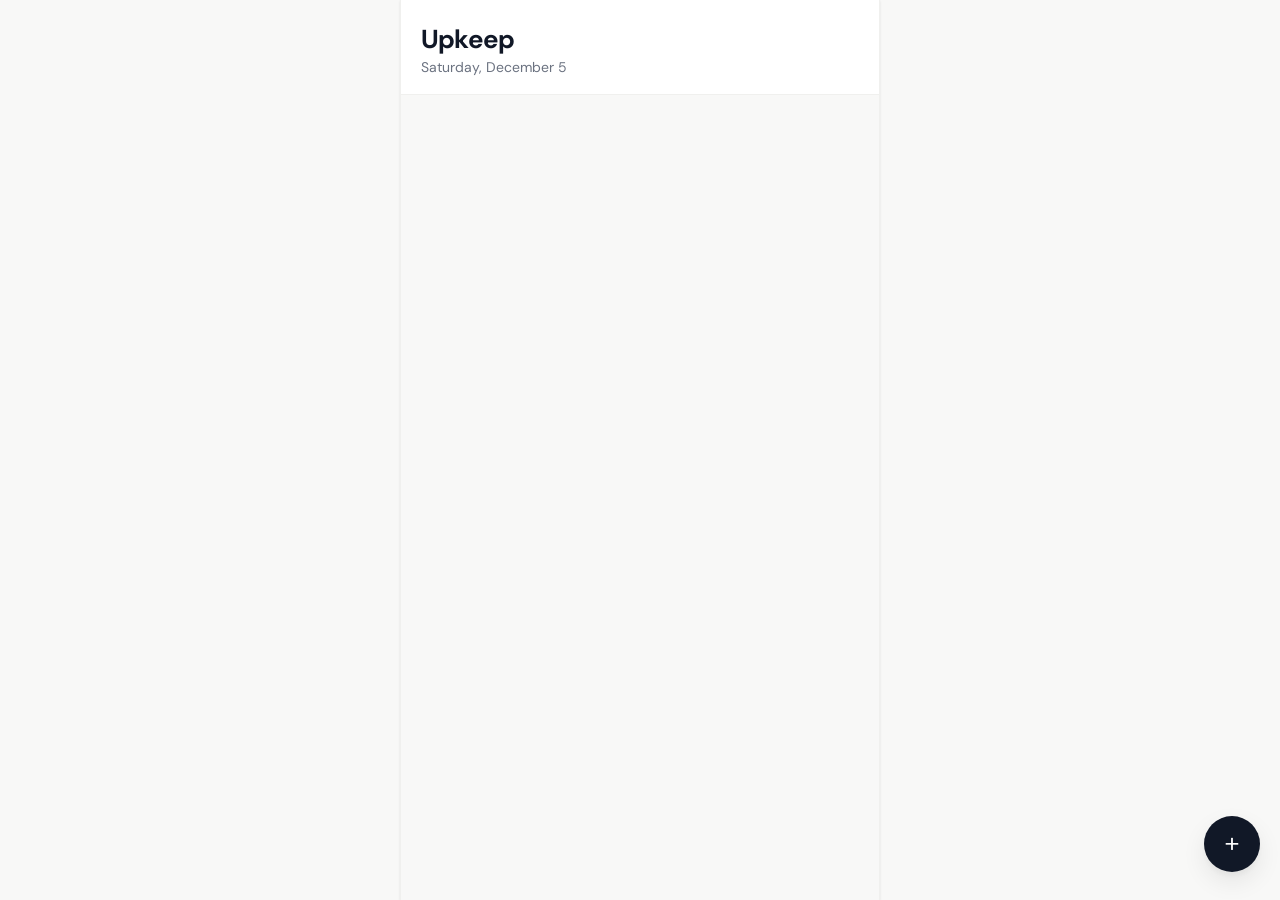
==== commit 80a0372b: "Remove PIN auth, add Beauty category, fix no-auth API calls - Remove PIN screen and all auth logic f" ====
--- a/index.html
+++ b/index.html
@@ -24,41 +24,9 @@
 <body>
 
   <!-- ============================================================
-       PIN SCREEN
-       ============================================================ -->
-  <div id="pin-screen" class="pin-screen">
-    <h1 class="pin-title">Upkeep</h1>
-    <p class="pin-subtitle">Enter your PIN</p>
-
-    <div class="pin-dots" id="pin-dots">
-      <span class="pin-dot"></span>
-      <span class="pin-dot"></span>
-      <span class="pin-dot"></span>
-      <span class="pin-dot"></span>
-    </div>
-
-    <div class="pin-error" id="pin-error"></div>
-
-    <div class="pin-keypad">
-      <button class="pin-key" data-key="1">1</button>
-      <button class="pin-key" data-key="2">2</button>
-      <button class="pin-key" data-key="3">3</button>
-      <button class="pin-key" data-key="4">4</button>
-      <button class="pin-key" data-key="5">5</button>
-      <button class="pin-key" data-key="6">6</button>
-      <button class="pin-key" data-key="7">7</button>
-      <button class="pin-key" data-key="8">8</button>
-      <button class="pin-key" data-key="9">9</button>
-      <button class="pin-key pin-key-blank" disabled></button>
-      <button class="pin-key" data-key="0">0</button>
-      <button class="pin-key pin-key-back" data-key="back">&#x232B;</button>
-    </div>
-  </div>
-
-  <!-- ============================================================
        DASHBOARD
        ============================================================ -->
-  <div id="dashboard" class="dashboard hidden">
+  <div id="dashboard" class="dashboard">
 
     <!-- Offline Banner -->
     <div id="offline-banner" class="offline-banner hidden">
@@ -131,6 +99,7 @@
         <select class="form-input form-select" id="add-category">
           <option value="Car">🚗 Car</option>
           <option value="Health">🏥 Health</option>
+          <option value="Beauty">💅 Beauty</option>
           <option value="Grooming">✂️ Grooming</option>
           <option value="Home">🏠 Home</option>
         </select>
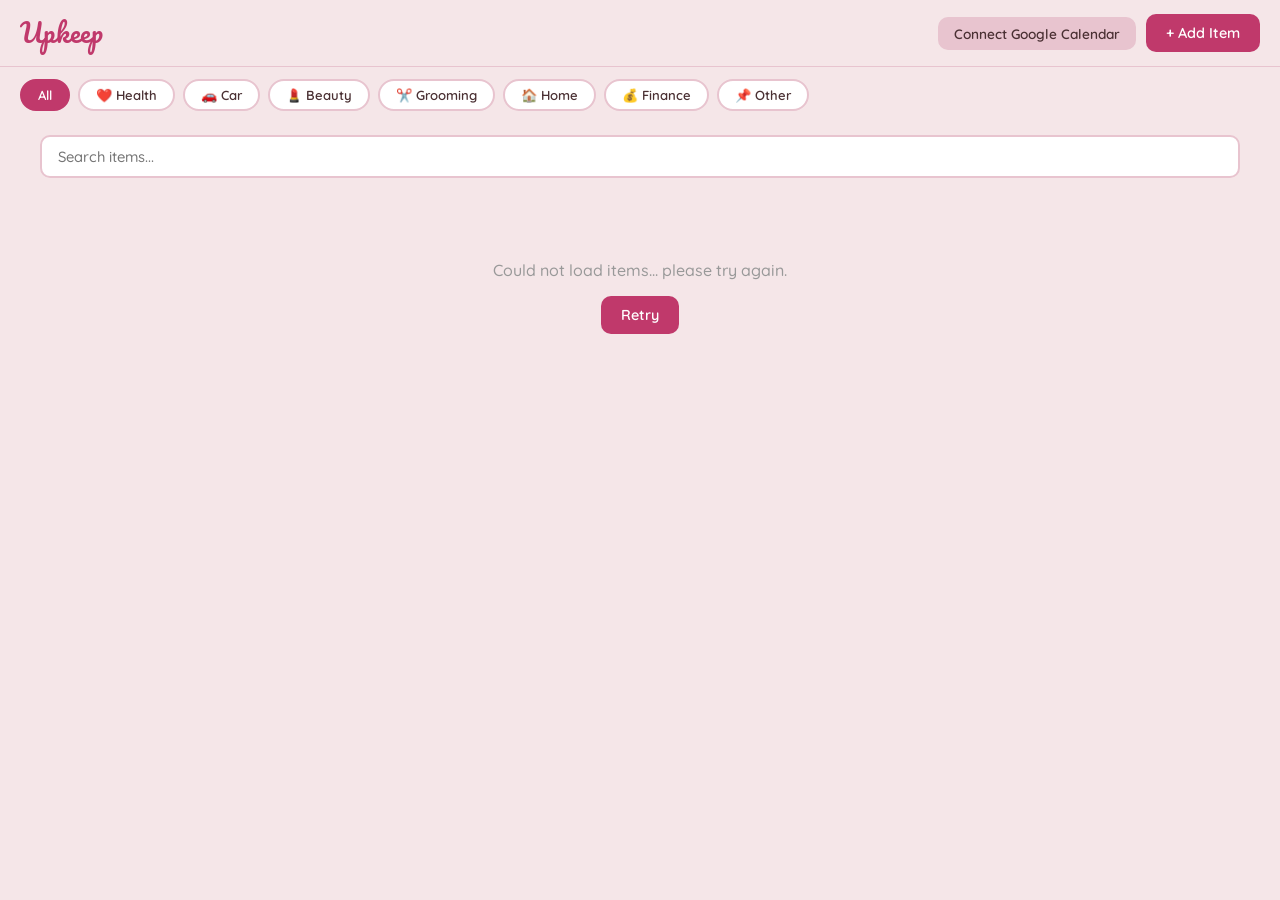
==== commit 9e240c1f: "Restore original desktop layout with Apps Script backend Bring back the full working UI: desktop gri" ====
--- a/index.html
+++ b/index.html
@@ -2,126 +2,1431 @@
 <html lang="en">
 <head>
   <meta charset="UTF-8">
-  <meta name="viewport" content="width=device-width, initial-scale=1.0, maximum-scale=1.0, user-scalable=no, viewport-fit=cover">
-  <title>Upkeep</title>
-
-  <!-- Fonts -->
-  <link rel="preconnect" href="https://fonts.googleapis.com">
-  <link rel="preconnect" href="https://fonts.gstatic.com" crossorigin>
-  <link href="https://fonts.googleapis.com/css2?family=DM+Sans:ital,opsz,wght@0,9..40,400;0,9..40,500;0,9..40,600;0,9..40,700;1,9..40,400&family=Space+Mono&display=swap" rel="stylesheet">
-
-  <!-- Stylesheet -->
-  <link rel="stylesheet" href="styles.css">
-
-  <!-- PWA -->
-  <link rel="manifest" href="manifest.json">
-  <meta name="theme-color" content="#FFFFFF">
-  <meta name="apple-mobile-web-app-capable" content="yes">
-  <meta name="apple-mobile-web-app-status-bar-style" content="default">
-  <meta name="apple-mobile-web-app-title" content="Upkeep">
-  <link rel="apple-touch-icon" href="icons/icon-192.png">
+  <meta name="viewport" content="width=device-width, initial-scale=1.0">
+  <title>Upkeep Dashboard</title>
+  <link href="https://fonts.googleapis.com/css2?family=Pacifico&family=Fredoka:wght@600&family=Quicksand:wght@400;500;600&display=swap" rel="stylesheet">
+  <script src="https://accounts.google.com/gsi/client" async defer></script>
+  <style>
+    /* === CSS CUSTOM PROPERTIES === */
+    :root {
+      --primary: #C0396B;
+      --text: #4A3033;
+      --bg: #F5E6E8;
+      --secondary-bg: #E8C4CF;
+      --cards: #FFFFFF;
+      --cat-health: #e74c3c;
+      --cat-car: #e67e22;
+      --cat-beauty: #e91e8f;
+      --cat-grooming: #9b59b6;
+      --cat-home: #27ae60;
+      --cat-finance: #f1c40f;
+      --cat-other: #95a5a6;
+    }
+
+    /* === RESET & BASE === */
+    *, *::before, *::after {
+      box-sizing: border-box;
+      margin: 0;
+      padding: 0;
+    }
+
+    body {
+      font-family: 'Quicksand', sans-serif;
+      background: var(--bg);
+      color: var(--text);
+      min-height: 100vh;
+      line-height: 1.5;
+    }
+
+    /* === TYPOGRAPHY === */
+    .logo {
+      font-family: 'Pacifico', cursive;
+      font-size: 1.6rem;
+      color: var(--primary);
+      text-decoration: none;
+      white-space: nowrap;
+    }
+
+    h1, h2, h3, .card-name, .modal-title {
+      font-family: 'Fredoka', sans-serif;
+      font-weight: 600;
+      color: var(--text);
+    }
+
+    /* === HEADER === */
+    .header {
+      position: sticky;
+      top: 0;
+      z-index: 100;
+      background: var(--bg);
+      padding: 14px 20px;
+      display: flex;
+      align-items: center;
+      justify-content: space-between;
+      flex-wrap: wrap;
+      gap: 10px;
+      border-bottom: 1px solid var(--secondary-bg);
+    }
+
+    .header-left {
+      display: flex;
+      align-items: center;
+      gap: 14px;
+      flex-wrap: wrap;
+    }
+
+    .header-right {
+      display: flex;
+      align-items: center;
+      gap: 10px;
+      flex-wrap: wrap;
+    }
+
+    /* === STATS PILLS === */
+    .stats {
+      display: flex;
+      gap: 8px;
+      flex-wrap: wrap;
+      align-items: center;
+    }
+
+    .stat-pill {
+      display: inline-flex;
+      align-items: center;
+      padding: 4px 12px;
+      border-radius: 20px;
+      font-size: 0.78rem;
+      font-weight: 600;
+      white-space: nowrap;
+    }
+
+    .stat-gray {
+      background: #e0e0e0;
+      color: #555;
+    }
+
+    .stat-red {
+      background: #fde2e2;
+      color: #c0392b;
+    }
+
+    .stat-amber {
+      background: #fef3d0;
+      color: #b8860b;
+    }
+
+    .stat-green {
+      background: #d4efdf;
+      color: #1e8449;
+    }
+
+    /* === BUTTONS === */
+    .btn-primary {
+      font-family: 'Quicksand', sans-serif;
+      font-weight: 600;
+      font-size: 0.9rem;
+      background: var(--primary);
+      color: #fff;
+      border: none;
+      border-radius: 10px;
+      padding: 10px 20px;
+      cursor: pointer;
+      transition: background 0.2s, transform 0.1s;
+    }
+
+    .btn-primary:hover {
+      background: #a93060;
+    }
+
+    .btn-primary:active {
+      transform: scale(0.97);
+    }
+
+    .btn-secondary {
+      font-family: 'Quicksand', sans-serif;
+      font-weight: 600;
+      font-size: 0.85rem;
+      background: var(--secondary-bg);
+      color: var(--text);
+      border: none;
+      border-radius: 10px;
+      padding: 8px 16px;
+      cursor: pointer;
+      transition: background 0.2s;
+    }
+
+    .btn-secondary:hover {
+      background: #dbb0be;
+    }
+
+    .btn-icon {
+      font-family: 'Quicksand', sans-serif;
+      background: none;
+      border: none;
+      cursor: pointer;
+      font-size: 1rem;
+      padding: 4px 6px;
+      border-radius: 6px;
+      color: #999;
+      transition: color 0.2s, background 0.2s;
+    }
+
+    .btn-icon:hover {
+      color: var(--text);
+      background: var(--bg);
+    }
+
+    .btn-delete.confirming {
+      background: #e74c3c;
+      color: white;
+      border-radius: 6px;
+    }
+
+    .btn-done.confirming {
+      background: #e67e22;
+    }
+
+    /* === FILTER BAR === */
+    .filter-bar {
+      display: flex;
+      gap: 8px;
+      padding: 12px 20px;
+      overflow-x: auto;
+      -webkit-overflow-scrolling: touch;
+      scrollbar-width: none;
+    }
+
+    .filter-bar::-webkit-scrollbar {
+      display: none;
+    }
+
+    .filter-pill {
+      font-family: 'Quicksand', sans-serif;
+      font-weight: 600;
+      font-size: 0.82rem;
+      padding: 6px 16px;
+      border-radius: 20px;
+      border: 2px solid var(--secondary-bg);
+      background: var(--cards);
+      color: var(--text);
+      cursor: pointer;
+      white-space: nowrap;
+      transition: all 0.2s;
+    }
+
+    .filter-pill:hover {
+      border-color: var(--primary);
+    }
+
+    .filter-pill.active {
+      background: var(--primary);
+      color: #fff;
+      border-color: var(--primary);
+    }
+
+    /* === SEARCH BAR === */
+    .search-bar {
+      padding: 12px 20px 0;
+      max-width: 1400px;
+      margin: 0 auto;
+    }
+
+    .search-input {
+      font-family: 'Quicksand', sans-serif;
+      font-size: 0.92rem;
+      font-weight: 500;
+      width: 100%;
+      padding: 10px 16px;
+      border: 2px solid var(--secondary-bg);
+      border-radius: 10px;
+      background: var(--cards);
+      color: var(--text);
+      outline: none;
+      transition: border-color 0.2s;
+    }
+
+    .search-input:focus {
+      border-color: var(--primary);
+    }
+
+    /* === MAIN CONTENT === */
+    .main {
+      padding: 0 20px 40px;
+      max-width: 1400px;
+      margin: 0 auto;
+    }
+
+    /* === CARD GRID === */
+    .card-grid {
+      display: grid;
+      grid-template-columns: repeat(auto-fill, minmax(275px, 1fr));
+      gap: 14px;
+    }
+
+    /* === CARDS === */
+    .card {
+      background: var(--cards);
+      border-radius: 16px;
+      padding: 18px;
+      box-shadow: 0 2px 8px rgba(0, 0, 0, 0.08);
+      transition: transform 0.2s, box-shadow 0.2s;
+      position: relative;
+      display: flex;
+      flex-direction: column;
+      gap: 10px;
+    }
+
+    .card:hover {
+      transform: translateY(-2px);
+      box-shadow: 0 6px 20px rgba(0, 0, 0, 0.13);
+    }
+
+    .card-overdue {
+      border-left: 4px solid #e74c3c;
+    }
+
+    .card-header {
+      display: flex;
+      justify-content: space-between;
+      align-items: center;
+    }
+
+    .card-category {
+      font-size: 0.8rem;
+      font-weight: 600;
+    }
+
+    .card-actions-top {
+      display: flex;
+      gap: 2px;
+    }
+
+    .card-name {
+      font-size: 1.05rem;
+      line-height: 1.3;
+    }
+
+    /* === CARD STAT BOXES === */
+    .card-stats {
+      display: grid;
+      grid-template-columns: 1fr 1fr;
+      gap: 8px;
+    }
+
+    .stat-box {
+      background: var(--bg);
+      border-radius: 10px;
+      padding: 8px 10px;
+      display: flex;
+      flex-direction: column;
+      gap: 2px;
+    }
+
+    .stat-label {
+      font-size: 0.65rem;
+      text-transform: uppercase;
+      letter-spacing: 0.5px;
+      color: #999;
+      font-weight: 600;
+    }
+
+    .stat-value {
+      font-size: 0.82rem;
+      font-weight: 600;
+      color: var(--text);
+    }
+
+    /* === DUE BADGES === */
+    .badge {
+      display: inline-block;
+      padding: 2px 8px;
+      border-radius: 10px;
+      font-size: 0.72rem;
+      font-weight: 600;
+      white-space: nowrap;
+    }
+
+    .badge-red {
+      background: #fde2e2;
+      color: #c0392b;
+    }
+
+    .badge-amber {
+      background: #fef3d0;
+      color: #b8860b;
+    }
+
+    .badge-yellow {
+      background: #fff9e0;
+      color: #a88c00;
+    }
+
+    .badge-green {
+      background: #d4efdf;
+      color: #1e8449;
+    }
+
+    .badge-purple {
+      background: #ede7f6;
+      color: #7b1fa2;
+    }
+
+    .badge-gray {
+      background: #ececec;
+      color: #888;
+    }
+
+    /* === CARD NOTES === */
+    .card-notes {
+      font-size: 0.8rem;
+      color: #888;
+      line-height: 1.4;
+    }
+
+    /* === CARD DONE BUTTON === */
+    .btn-done {
+      width: 100%;
+      margin-top: auto;
+    }
+
+    /* === CARD LOADING OVERLAY === */
+    .card-loading {
+      position: absolute;
+      inset: 0;
+      background: rgba(255, 255, 255, 0.7);
+      border-radius: 16px;
+      display: flex;
+      align-items: center;
+      justify-content: center;
+      z-index: 5;
+    }
+
+    .spinner-small {
+      width: 24px;
+      height: 24px;
+      border: 3px solid var(--secondary-bg);
+      border-top-color: var(--primary);
+      border-radius: 50%;
+      animation: spin 0.7s linear infinite;
+    }
+
+    /* === LOADING SPINNER === */
+    .loading {
+      display: flex;
+      align-items: center;
+      justify-content: center;
+      padding: 80px 20px;
+      flex-direction: column;
+      gap: 14px;
+    }
+
+    .spinner {
+      width: 40px;
+      height: 40px;
+      border: 4px solid var(--secondary-bg);
+      border-top-color: var(--primary);
+      border-radius: 50%;
+      animation: spin 0.8s linear infinite;
+    }
+
+    @keyframes spin {
+      to { transform: rotate(360deg); }
+    }
+
+    .loading-text {
+      font-size: 0.9rem;
+      color: #999;
+      font-weight: 500;
+    }
+
+    /* === ERROR STATE === */
+    .error-state {
+      display: flex;
+      flex-direction: column;
+      align-items: center;
+      justify-content: center;
+      padding: 80px 20px;
+      gap: 14px;
+    }
+
+    .error-state p {
+      font-size: 1rem;
+      color: #999;
+      font-weight: 500;
+    }
+
+    /* === EMPTY STATE === */
+    .empty-state {
+      text-align: center;
+      padding: 60px 20px;
+      color: #aaa;
+      font-size: 1rem;
+      font-weight: 500;
+    }
+
+    /* === MODAL === */
+    .modal-overlay {
+      position: fixed;
+      inset: 0;
+      background: rgba(74, 48, 51, 0.45);
+      display: flex;
+      align-items: center;
+      justify-content: center;
+      z-index: 200;
+      padding: 20px;
+    }
+
+    .modal {
+      background: var(--cards);
+      border-radius: 24px;
+      padding: 28px 24px 24px;
+      width: 100%;
+      max-width: 440px;
+      max-height: 90vh;
+      overflow-y: auto;
+      box-shadow: 0 12px 40px rgba(0, 0, 0, 0.18);
+      display: flex;
+      flex-direction: column;
+      gap: 16px;
+    }
+
+    .modal-header {
+      display: flex;
+      justify-content: space-between;
+      align-items: center;
+    }
+
+    .modal-title {
+      font-size: 1.25rem;
+    }
+
+    .modal-close {
+      font-family: 'Quicksand', sans-serif;
+      background: none;
+      border: none;
+      font-size: 1.4rem;
+      color: #aaa;
+      cursor: pointer;
+      padding: 4px 8px;
+      border-radius: 8px;
+      transition: color 0.2s, background 0.2s;
+    }
+
+    .modal-close:hover {
+      color: var(--text);
+      background: var(--bg);
+    }
+
+    /* === FORM FIELDS === */
+    .form-group {
+      display: flex;
+      flex-direction: column;
+      gap: 5px;
+    }
+
+    .form-group label {
+      font-size: 0.8rem;
+      font-weight: 600;
+      text-transform: uppercase;
+      letter-spacing: 0.4px;
+      color: #999;
+    }
+
+    .form-group input[type="text"],
+    .form-group input[type="date"],
+    .form-group input[type="number"],
+    .form-group select,
+    .form-group textarea {
+      font-family: 'Quicksand', sans-serif;
+      font-size: 0.92rem;
+      font-weight: 500;
+      padding: 10px 14px;
+      border: 2px solid var(--secondary-bg);
+      border-radius: 10px;
+      background: #fff;
+      color: var(--text);
+      outline: none;
+      transition: border-color 0.2s;
+    }
+
+    .form-group input:focus,
+    .form-group select:focus,
+    .form-group textarea:focus {
+      border-color: var(--primary);
+    }
+
+    .form-group textarea {
+      resize: vertical;
+      min-height: 70px;
+    }
+
+    .freq-inline {
+      display: flex;
+      gap: 8px;
+    }
+
+    .freq-inline input[type="number"] {
+      width: 80px;
+    }
+
+    .freq-inline select {
+      flex: 1;
+    }
+
+    .form-actions {
+      padding-top: 4px;
+    }
+
+    .form-actions .btn-primary {
+      width: 100%;
+    }
+
+    /* === TOAST === */
+    .toast-container {
+      position: fixed;
+      bottom: 24px;
+      left: 50%;
+      transform: translateX(-50%);
+      z-index: 300;
+      display: flex;
+      flex-direction: column;
+      align-items: center;
+      gap: 8px;
+      pointer-events: none;
+    }
+
+    .toast {
+      font-family: 'Quicksand', sans-serif;
+      font-weight: 600;
+      font-size: 0.88rem;
+      padding: 12px 24px;
+      border-radius: 12px;
+      color: #fff;
+      pointer-events: auto;
+      opacity: 0;
+      transform: translateY(20px);
+      transition: opacity 0.3s, transform 0.3s;
+      box-shadow: 0 4px 16px rgba(0, 0, 0, 0.15);
+      text-align: center;
+      max-width: 340px;
+    }
+
+    .toast.show {
+      opacity: 1;
+      transform: translateY(0);
+    }
+
+    .toast-success {
+      background: #27ae60;
+    }
+
+    .toast-error {
+      background: #e74c3c;
+    }
+
+    /* === RESPONSIVE === */
+    @media (max-width: 600px) {
+      .header {
+        padding: 12px 14px;
+        flex-direction: column;
+        align-items: flex-start;
+      }
+
+      .header-left {
+        width: 100%;
+        justify-content: space-between;
+      }
+
+      .header-right {
+        width: 100%;
+        justify-content: flex-end;
+      }
+
+      .filter-bar {
+        padding: 10px 14px;
+      }
+
+      .search-bar {
+        padding: 10px 14px 0;
+      }
+
+      .main {
+        padding: 0 14px 30px;
+      }
+
+      .card-grid {
+        grid-template-columns: 1fr;
+      }
+
+      .modal {
+        padding: 22px 18px 20px;
+        border-radius: 20px;
+      }
+
+      .stats {
+        gap: 6px;
+      }
+
+      .stat-pill {
+        font-size: 0.72rem;
+        padding: 3px 10px;
+      }
+    }
+  </style>
 </head>
 <body>
-
-  <!-- ============================================================
-       DASHBOARD
-       ============================================================ -->
-  <div id="dashboard" class="dashboard">
-
-    <!-- Offline Banner -->
-    <div id="offline-banner" class="offline-banner hidden">
-      Offline &mdash; showing last updated data
+  <header class="header">
+    <div class="header-left">
+      <span class="logo">Upkeep</span>
+      <div class="stats" id="stats"></div>
     </div>
-
-    <!-- Header -->
-    <header class="header">
-      <h1 class="header-title">Upkeep</h1>
-      <p class="header-date" id="header-date"></p>
-    </header>
-
-    <!-- Skeleton Loading -->
-    <div id="skeleton" class="skeleton-container">
-      <div class="skeleton-section-header"></div>
-      <div class="skeleton-card"></div>
-      <div class="skeleton-card"></div>
-      <div class="skeleton-section-header"></div>
-      <div class="skeleton-card"></div>
+    <div class="header-right">
+      <button class="btn-secondary" id="gcalBtn" onclick="handleGCalClick()">Connect Google Calendar</button>
+      <button class="btn-primary" onclick="openModal()">+ Add Item</button>
     </div>
-
-    <!-- Content (hidden while loading) -->
-    <main id="content" class="content hidden">
-
-      <!-- Overdue Section -->
-      <section id="section-overdue" class="section hidden">
-        <div class="section-header">
-          <span class="dot dot-red pulsing"></span>
-          <span class="section-label">Overdue</span>
-          <span class="section-count" id="overdue-count"></span>
+  </header>
+
+  <div class="filter-bar">
+    <button class="filter-pill active" data-category="all" data-label="All" onclick="setFilter('all')">All</button>
+    <button class="filter-pill" data-category="Health" data-label="&#10084;&#65039; Health" onclick="setFilter('Health')">&#10084;&#65039; Health</button>
+    <button class="filter-pill" data-category="Car" data-label="&#128663; Car" onclick="setFilter('Car')">&#128663; Car</button>
+    <button class="filter-pill" data-category="Beauty" data-label="&#128132; Beauty" onclick="setFilter('Beauty')">&#128132; Beauty</button>
+    <button class="filter-pill" data-category="Grooming" data-label="&#9986;&#65039; Grooming" onclick="setFilter('Grooming')">&#9986;&#65039; Grooming</button>
+    <button class="filter-pill" data-category="Home" data-label="&#127968; Home" onclick="setFilter('Home')">&#127968; Home</button>
+    <button class="filter-pill" data-category="Finance" data-label="&#128176; Finance" onclick="setFilter('Finance')">&#128176; Finance</button>
+    <button class="filter-pill" data-category="Other" data-label="&#128204; Other" onclick="setFilter('Other')">&#128204; Other</button>
+  </div>
+
+  <main class="main">
+    <div class="search-bar">
+      <input type="text" id="searchInput" class="search-input" placeholder="Search items..." oninput="handleSearch()">
+    </div>
+    <div class="loading" id="loading">
+      <div class="spinner"></div>
+      <span class="loading-text">Loading your items...</span>
+    </div>
+
+    <div class="error-state" id="errorState" style="display:none">
+      <p>Could not load items... please try again.</p>
+      <button class="btn-primary" onclick="init()">Retry</button>
+    </div>
+
+    <div class="card-grid" id="cardGrid"></div>
+
+    <div class="empty-state" id="emptyState" style="display:none">No items yet... add one!</div>
+  </main>
+
+  <div class="modal-overlay" id="modalOverlay" style="display:none" onclick="closeModalOnBackdrop(event)">
+    <div class="modal">
+      <div class="modal-header">
+        <h2 class="modal-title" id="modalTitle">Add new item</h2>
+        <button class="modal-close" onclick="closeModal()">&#10005;</button>
+      </div>
+      <form id="itemForm" onsubmit="handleSubmit(event)">
+        <input type="hidden" id="editId" value="">
+        <div class="form-group">
+          <label for="fieldName">Item Name</label>
+          <input type="text" id="fieldName" required placeholder="e.g. Oil change">
         </div>
-        <div id="overdue-cards" class="card-list"></div>
-      </section>
-
-      <!-- Due This Week Section -->
-      <section id="section-due-soon" class="section hidden">
-        <div class="section-header">
-          <span class="dot dot-yellow"></span>
-          <span class="section-label">Due This Week</span>
-          <span class="section-count" id="due-soon-count"></span>
+        <div class="form-group">
+          <label for="fieldCategory">Category</label>
+          <select id="fieldCategory">
+            <option value="Health">&#10084;&#65039; Health</option>
+            <option value="Car">&#128663; Car</option>
+            <option value="Beauty">&#128132; Beauty</option>
+            <option value="Grooming">&#9986;&#65039; Grooming</option>
+            <option value="Home">&#127968; Home</option>
+            <option value="Finance">&#128176; Finance</option>
+            <option value="Other" selected>&#128204; Other</option>
+          </select>
         </div>
-        <div id="due-soon-cards" class="card-list"></div>
-      </section>
-
-      <!-- Browse by Category -->
-      <section class="section">
-        <h2 class="section-title">Browse by Category</h2>
-        <div id="category-bars" class="category-bars">
-          <!-- Dynamically generated category collapsible bars -->
+        <div class="form-group">
+          <label>Frequency</label>
+          <div class="freq-inline">
+            <input type="number" id="fieldFreqValue" min="1" value="1" required>
+            <select id="fieldFreqUnit">
+              <option value="days">Days</option>
+              <option value="weeks">Weeks</option>
+              <option value="months" selected>Months</option>
+              <option value="years">Years</option>
+            </select>
+          </div>
         </div>
-      </section>
-
-    </main>
-
-    <!-- Toast Container -->
-    <div id="toast-container" class="toast-container"></div>
-
-    <!-- FAB — Add Item -->
-    <button id="fab-add" class="fab" aria-label="Add item">+</button>
-
-    <!-- Add Item Modal -->
-    <div id="add-modal" class="modal-overlay hidden">
-      <div class="modal">
-        <h2 class="modal-title">Add Item</h2>
-
-        <label class="form-label" for="add-name">Item Name</label>
-        <input class="form-input" type="text" id="add-name" placeholder="e.g. Oil Change" required>
-
-        <label class="form-label" for="add-category">Category</label>
-        <select class="form-input form-select" id="add-category">
-          <option value="Car">🚗 Car</option>
-          <option value="Health">🏥 Health</option>
-          <option value="Beauty">💅 Beauty</option>
-          <option value="Grooming">✂️ Grooming</option>
-          <option value="Home">🏠 Home</option>
-        </select>
-
-        <label class="form-label" for="add-frequency">Frequency (days)</label>
-        <input class="form-input" type="number" id="add-frequency" placeholder="e.g. 90" min="1" required>
-
-        <label class="form-label" for="add-notes">Notes (optional)</label>
-        <textarea class="form-input form-textarea" id="add-notes" placeholder="Any reminders or preferences..." rows="2"></textarea>
-
-        <label class="form-label" for="add-cost">Cost (optional)</label>
-        <input class="form-input" type="number" id="add-cost" placeholder="$0.00" step="0.01" min="0">
-
-        <div class="modal-actions">
-          <button class="btn-modal btn-cancel" id="add-cancel">Cancel</button>
-          <button class="btn-modal btn-submit" id="add-submit">Add Item</button>
+        <div class="form-group">
+          <label for="fieldLastDone">Last Done</label>
+          <input type="date" id="fieldLastDone">
         </div>
-      </div>
+        <div class="form-group">
+          <label for="fieldNotes">Notes</label>
+          <textarea id="fieldNotes" placeholder="Optional notes..."></textarea>
+        </div>
+        <div class="form-actions">
+          <button type="submit" class="btn-primary" id="submitBtn">Save</button>
+        </div>
+      </form>
     </div>
-
   </div>
 
-  <script src="app.js" defer></script>
+  <div class="toast-container" id="toastContainer"></div>
+
+  <script>
+    // === CONFIG ===
+    const API_URL = 'https://script.google.com/macros/s/AKfycbxSv0FjYBL_NpWKZp9KDDOXYLLwI3vX0aa5yzBBFwiD6emwYYmIOO5_NCWK5KpSCSaLlQ/exec';
+    const GCAL_CLIENT_ID = '5655386906-q337i8k06j5s8112rvitom9fdph6po6l.apps.googleusercontent.com';
+    const GCAL_SCOPE = 'https://www.googleapis.com/auth/calendar.events';
+
+    const CATEGORIES = {
+      Health:   { emoji: '\u2764\uFE0F', color: '#e74c3c' },
+      Car:      { emoji: '\uD83D\uDE97', color: '#e67e22' },
+      Beauty:   { emoji: '\uD83D\uDC84', color: '#e91e8f' },
+      Grooming: { emoji: '\u2702\uFE0F', color: '#9b59b6' },
+      Home:     { emoji: '\uD83C\uDFE0', color: '#27ae60' },
+      Finance:  { emoji: '\uD83D\uDCB0', color: '#f1c40f' },
+      Other:    { emoji: '\uD83D\uDCCC', color: '#95a5a6' }
+    };
+
+    // === STATE ===
+    let items = [];
+    let activeFilter = 'all';
+    let searchQuery = '';
+    let gcalToken = sessionStorage.getItem('gcal_token') || null;
+
+    // === GOOGLE CALENDAR ===
+    let tokenClient = null;
+
+    function initGCal() {
+      if (typeof google === 'undefined' || !google.accounts) return;
+      tokenClient = google.accounts.oauth2.initTokenClient({
+        client_id: GCAL_CLIENT_ID,
+        scope: GCAL_SCOPE,
+        callback: (response) => {
+          if (response.access_token) {
+            gcalToken = response.access_token;
+            sessionStorage.setItem('gcal_token', gcalToken);
+            updateGCalButton();
+            showToast('Google Calendar connected');
+          }
+        }
+      });
+    }
+
+    function handleGCalClick() {
+      if (gcalToken) {
+        gcalToken = null;
+        sessionStorage.removeItem('gcal_token');
+        updateGCalButton();
+        showToast('Google Calendar disconnected');
+      } else {
+        if (!tokenClient) initGCal();
+        if (tokenClient) {
+          tokenClient.requestAccessToken();
+        } else {
+          showToast('Google sign-in not available', 'error');
+        }
+      }
+    }
+
+    function updateGCalButton() {
+      const btn = document.getElementById('gcalBtn');
+      if (gcalToken) {
+        btn.textContent = '\u2705 Calendar connected';
+        btn.classList.add('connected');
+      } else {
+        btn.textContent = 'Connect Google Calendar';
+        btn.classList.remove('connected');
+      }
+    }
+
+    async function gcalFetch(endpoint, options = {}) {
+      const res = await fetch(`https://www.googleapis.com/calendar/v3${endpoint}`, {
+        ...options,
+        headers: {
+          'Authorization': `Bearer ${gcalToken}`,
+          'Content-Type': 'application/json',
+          ...(options.headers || {})
+        }
+      });
+      if (res.status === 401) {
+        gcalToken = null;
+        sessionStorage.removeItem('gcal_token');
+        updateGCalButton();
+        throw new Error('Calendar session expired... please reconnect');
+      }
+      if (!res.ok && res.status !== 404) {
+        throw new Error(`Calendar error: ${res.status}`);
+      }
+      if (res.status === 204 || res.status === 404) return null;
+      return res.json();
+    }
+
+    async function createGCalEvent(itemName, dateStr) {
+      const data = await gcalFetch('/calendars/primary/events', {
+        method: 'POST',
+        body: JSON.stringify({
+          summary: itemName,
+          start: { date: dateStr },
+          end: { date: dateStr },
+          colorId: '2',
+          reminders: {
+            useDefault: false,
+            overrides: [{ method: 'popup', minutes: 4320 }]
+          }
+        })
+      });
+      return data?.id || '';
+    }
+
+    async function deleteGCalEvent(eventId) {
+      await gcalFetch(`/calendars/primary/events/${eventId}`, {
+        method: 'DELETE'
+      });
+    }
+
+    async function createGCalEventForItem(item) {
+      const next = nextDueDate(item.lastDone, item.frequency);
+      if (!next) return;
+      try {
+        const eventId = await createGCalEvent(item.name, next);
+        if (eventId) {
+          await apiCall('updatePage', {
+            pageId: item.id,
+            properties: JSON.stringify({
+              'Calendar Event ID': { rich_text: [{ text: { content: eventId } }] }
+            })
+          });
+          const idx = items.findIndex(i => i.id === item.id);
+          if (idx >= 0) items[idx].calendarEventId = eventId;
+        }
+      } catch (err) {
+        console.error('GCal event creation failed:', err);
+      }
+    }
+
+    async function recreateGCalEvent(item) {
+      try {
+        if (item.calendarEventId) {
+          await deleteGCalEvent(item.calendarEventId).catch(() => {});
+        }
+        await createGCalEventForItem(item);
+      } catch (err) {
+        console.error('GCal event recreation failed:', err);
+      }
+    }
+
+    // === APPS SCRIPT API ===
+    async function apiCall(action, params = {}) {
+      let url = API_URL + '?action=' + action;
+      Object.keys(params).forEach(key => {
+        url += '&' + key + '=' + encodeURIComponent(params[key]);
+      });
+      const res = await fetch(url);
+      return res.json();
+    }
+
+    async function loadItems() {
+      const data = await apiCall('getItems');
+      if (data.error) throw new Error(data.error);
+      return (data.items || []).map(item => ({
+        id: item.id,
+        name: item.name || '',
+        category: item.category || 'Other',
+        frequency: item.frequencyDays || 30,
+        lastDone: item.lastDone || null,
+        notes: item.notes || '',
+        calendarEventId: item.calendarEventId || ''
+      }));
+    }
+
+    function notionProperties(item) {
+      const props = {
+        'Item Name': { title: [{ text: { content: item.name } }] },
+        'Category': { multi_select: [{ name: item.category }] },
+        'Frequency (days)': { number: item.frequency },
+        'Notes': { rich_text: item.notes ? [{ text: { content: item.notes } }] : [] }
+      };
+      if (item.lastDone) {
+        props['Last Done'] = { date: { start: item.lastDone } };
+      } else if (item.lastDone === null) {
+        props['Last Done'] = { date: null };
+      }
+      if (item.calendarEventId !== undefined) {
+        props['Calendar Event ID'] = {
+          rich_text: item.calendarEventId ? [{ text: { content: item.calendarEventId } }] : []
+        };
+      }
+      return props;
+    }
+
+    async function createItem(item) {
+      const data = await apiCall('createPage', {
+        properties: JSON.stringify(notionProperties(item))
+      });
+      if (!data.success) throw new Error('Failed to create item');
+      // Reload to get the full item with computed fields
+      const allItems = await loadItems();
+      return allItems.find(i => i.id === data.pageId) || { ...item, id: data.pageId };
+    }
+
+    async function updateItem(pageId, updates) {
+      await apiCall('updatePage', {
+        pageId: pageId,
+        properties: JSON.stringify(notionProperties(updates))
+      });
+      // Reload to get updated computed fields
+      const allItems = await loadItems();
+      return allItems.find(i => i.id === pageId) || { ...updates, id: pageId };
+    }
+
+    async function archiveItem(pageId) {
+      // Apps Script doesn't have an archive action, so we use updatePage with archived
+      // For now, we'll just update it - the item stays in Notion but we remove from local
+      // TODO: Add archive support to Apps Script if needed
+      await apiCall('updatePage', {
+        pageId: pageId,
+        properties: JSON.stringify({
+          'Item Name': { title: [{ text: { content: '[ARCHIVED]' } }] }
+        })
+      });
+    }
+
+    // === MODAL ===
+    function openModal(editItem = null) {
+      const overlay = document.getElementById('modalOverlay');
+      const title = document.getElementById('modalTitle');
+      const form = document.getElementById('itemForm');
+      const editingId = document.getElementById('editId');
+      const submitBtn = document.getElementById('submitBtn');
+
+      form.reset();
+      editingId.value = '';
+      submitBtn.disabled = false;
+      submitBtn.textContent = 'Save';
+
+      if (editItem) {
+        title.textContent = 'Edit item';
+        editingId.value = editItem.id;
+        document.getElementById('fieldName').value = editItem.name;
+        document.getElementById('fieldCategory').value = editItem.category;
+        const { value, unit } = daysToFreqInput(editItem.frequency);
+        document.getElementById('fieldFreqValue').value = value;
+        document.getElementById('fieldFreqUnit').value = unit;
+        document.getElementById('fieldLastDone').value = editItem.lastDone || '';
+        document.getElementById('fieldNotes').value = editItem.notes || '';
+      } else {
+        title.textContent = 'Add new item';
+        document.getElementById('fieldLastDone').value = todayStr();
+      }
+
+      overlay.style.display = 'flex';
+    }
+
+    function daysToFreqInput(days) {
+      if (days % 365 === 0) return { value: days / 365, unit: 'years' };
+      if (days % 30 === 0) return { value: days / 30, unit: 'months' };
+      if (days % 7 === 0) return { value: days / 7, unit: 'weeks' };
+      return { value: days, unit: 'days' };
+    }
+
+    function closeModal() {
+      document.getElementById('modalOverlay').style.display = 'none';
+    }
+
+    function closeModalOnBackdrop(e) {
+      if (e.target === e.currentTarget) closeModal();
+    }
+
+    function openEditModal(itemId) {
+      const item = items.find(i => i.id === itemId);
+      if (item) openModal(item);
+    }
+
+    async function handleSubmit(e) {
+      e.preventDefault();
+      const submitBtn = document.getElementById('submitBtn');
+      const editingId = document.getElementById('editId').value;
+
+      const formData = {
+        name: document.getElementById('fieldName').value.trim(),
+        category: document.getElementById('fieldCategory').value,
+        frequency: freqToDays(
+          parseInt(document.getElementById('fieldFreqValue').value),
+          document.getElementById('fieldFreqUnit').value
+        ),
+        lastDone: document.getElementById('fieldLastDone').value || null,
+        notes: document.getElementById('fieldNotes').value.trim()
+      };
+
+      if (!formData.name || !formData.frequency || formData.frequency <= 0) {
+        showToast('Please fill in required fields', 'error');
+        return;
+      }
+
+      if (submitBtn.disabled) return;
+      submitBtn.disabled = true;
+      submitBtn.textContent = 'Saving...';
+
+      try {
+        if (editingId) {
+          const oldItem = items.find(i => i.id === editingId);
+          const updated = await updateItem(editingId, formData);
+          const idx = items.findIndex(i => i.id === editingId);
+          items[idx] = updated;
+
+          if (gcalToken && oldItem &&
+              (oldItem.frequency !== formData.frequency || oldItem.name !== formData.name)) {
+            await recreateGCalEvent(updated);
+          }
+
+          showToast('Item updated');
+        } else {
+          const created = await createItem(formData);
+          items.push(created);
+
+          if (gcalToken && created.lastDone) {
+            await createGCalEventForItem(created);
+          }
+
+          showToast('Item added');
+        }
+        closeModal();
+        renderCards();
+      } catch (err) {
+        showToast(`Save failed: ${err.message}`, 'error');
+        submitBtn.disabled = false;
+        submitBtn.textContent = 'Save';
+      }
+    }
+
+    // === ACTIONS ===
+    const doneTimers = {};
+
+    function handleMarkDone(itemId) {
+      const card = document.getElementById(`card-${itemId}`);
+      const btn = card.querySelector('.btn-done');
+      if (btn.classList.contains('confirming')) {
+        clearTimeout(doneTimers[itemId]);
+        btn.classList.remove('confirming');
+        performMarkDone(itemId);
+      } else {
+        btn.classList.add('confirming');
+        btn.textContent = 'Confirm done?';
+        doneTimers[itemId] = setTimeout(() => {
+          btn.classList.remove('confirming');
+          btn.textContent = '\u2713 Mark as Done';
+        }, 3000);
+      }
+    }
+
+    async function performMarkDone(itemId) {
+      const card = document.getElementById(`card-${itemId}`);
+      const loadingEl = card.querySelector('.card-loading');
+      if (loadingEl.style.display === 'flex') return;
+      loadingEl.style.display = 'flex';
+      card.querySelector('.btn-done').disabled = true;
+
+      try {
+        const item = items.find(i => i.id === itemId);
+        const today = todayStr();
+        const updates = { ...item, lastDone: today };
+
+        if (gcalToken) {
+          try {
+            if (item.calendarEventId) {
+              await deleteGCalEvent(item.calendarEventId).catch(() => {});
+            }
+            const newNext = nextDueDate(today, item.frequency);
+            if (newNext) {
+              const eventId = await createGCalEvent(item.name, newNext);
+              updates.calendarEventId = eventId || '';
+            }
+          } catch (gcalErr) {
+            console.error('GCal error during mark done:', gcalErr);
+          }
+        }
+
+        const updated = await updateItem(itemId, updates);
+        const idx = items.findIndex(i => i.id === itemId);
+        items[idx] = updated;
+        renderCards();
+        showToast(`${item.name} marked done`);
+      } catch (err) {
+        loadingEl.style.display = 'none';
+        showToast(`Failed to mark done: ${err.message}`, 'error');
+      }
+    }
+
+    const deleteTimers = {};
+
+    function handleDelete(btn, itemId) {
+      if (btn.classList.contains('confirming')) {
+        clearTimeout(deleteTimers[itemId]);
+        btn.classList.remove('confirming');
+        btn.textContent = '\u2715';
+        performDelete(itemId);
+      } else {
+        btn.classList.add('confirming');
+        btn.textContent = 'Confirm?';
+        deleteTimers[itemId] = setTimeout(() => {
+          btn.classList.remove('confirming');
+          btn.textContent = '\u2715';
+        }, 3000);
+      }
+    }
+
+    async function performDelete(itemId) {
+      const card = document.getElementById(`card-${itemId}`);
+      const loadingEl = card.querySelector('.card-loading');
+      loadingEl.style.display = 'flex';
+
+      try {
+        const item = items.find(i => i.id === itemId);
+
+        if (gcalToken && item.calendarEventId) {
+          await deleteGCalEvent(item.calendarEventId).catch(() => {});
+        }
+
+        await archiveItem(itemId);
+        items = items.filter(i => i.id !== itemId);
+        renderCards();
+        showToast(`${item.name} deleted`);
+      } catch (err) {
+        loadingEl.style.display = 'none';
+        showToast(`Failed to delete: ${err.message}`, 'error');
+      }
+    }
+
+    // Close modal on Escape
+    document.addEventListener('keydown', (e) => {
+      if (e.key === 'Escape') closeModal();
+    });
+
+    // === UTILITIES ===
+    const FREQ_MULTIPLIERS = { days: 1, weeks: 7, months: 30, years: 365 };
+
+    function freqToDays(value, unit) {
+      return value * (FREQ_MULTIPLIERS[unit] || 1);
+    }
+
+    const NAMED_FREQUENCIES = {
+      1: 'Daily', 7: 'Weekly', 14: 'Every 2 weeks', 30: 'Monthly',
+      60: 'Every 2 months', 90: 'Quarterly', 180: 'Every 6 months', 365: 'Yearly'
+    };
+
+    function freqLabel(days) {
+      if (NAMED_FREQUENCIES[days]) return NAMED_FREQUENCIES[days];
+      if (days % 365 === 0) return `Every ${days / 365} years`;
+      if (days % 30 === 0) return `Every ${days / 30} months`;
+      if (days % 7 === 0) return `Every ${days / 7} weeks`;
+      return `Every ${days} days`;
+    }
+
+    function daysBetween(dateStr, today) {
+      const d = new Date(dateStr + 'T00:00:00');
+      const t = new Date(today + 'T00:00:00');
+      return Math.round((d - t) / 86400000);
+    }
+
+    function todayStr() {
+      return new Date().toISOString().split('T')[0];
+    }
+
+    function formatDate(dateStr) {
+      if (!dateStr) return '...';
+      const d = new Date(dateStr + 'T00:00:00');
+      return d.toLocaleDateString('en-US', { month: 'short', day: 'numeric', year: 'numeric' });
+    }
+
+    function nextDueDate(lastDone, freqDays) {
+      if (!lastDone) return null;
+      const d = new Date(lastDone + 'T00:00:00');
+      d.setDate(d.getDate() + freqDays);
+      return d.toISOString().split('T')[0];
+    }
+
+    function daysUntilDue(lastDone, freqDays) {
+      const next = nextDueDate(lastDone, freqDays);
+      if (!next) return null;
+      return daysBetween(next, todayStr());
+    }
+
+    function dueBadge(daysLeft) {
+      if (daysLeft === null) return { class: 'badge-gray', text: 'no date' };
+      if (daysLeft < 0) return { class: 'badge-red', text: `${Math.abs(daysLeft)}d overdue` };
+      if (daysLeft === 0) return { class: 'badge-amber', text: 'due today!' };
+      if (daysLeft <= 7) return { class: 'badge-yellow', text: `in ${daysLeft}d` };
+      if (daysLeft <= 30) return { class: 'badge-green', text: `in ${daysLeft} days` };
+      return { class: 'badge-purple', text: `in ${daysLeft} days` };
+    }
+
+    // === TOASTS ===
+    function showToast(message, type = 'success') {
+      const container = document.getElementById('toastContainer');
+      const toast = document.createElement('div');
+      toast.className = `toast toast-${type}`;
+      toast.textContent = message;
+      container.appendChild(toast);
+      requestAnimationFrame(() => toast.classList.add('show'));
+      setTimeout(() => {
+        toast.classList.remove('show');
+        setTimeout(() => toast.remove(), 300);
+      }, 3500);
+    }
+
+    // === RENDERING ===
+    function renderCard(item) {
+      const days = daysUntilDue(item.lastDone, item.frequency);
+      const badge = dueBadge(days);
+      const nextDue = nextDueDate(item.lastDone, item.frequency);
+      const cat = CATEGORIES[item.category] || CATEGORIES.Other;
+      const isOverdue = days !== null && days < 0;
+
+      return `
+        <div class="card ${isOverdue ? 'card-overdue' : ''}" data-id="${item.id}" id="card-${item.id}">
+          <div class="card-header">
+            <span class="card-category" style="color:${cat.color}">${cat.emoji} ${item.category}</span>
+            <div class="card-actions-top">
+              <button class="btn-icon btn-edit" onclick="openEditModal('${item.id}')" title="Edit">\u270F</button>
+              <button class="btn-icon btn-delete" data-id="${item.id}" onclick="handleDelete(this, '${item.id}')" title="Delete">\u2715</button>
+            </div>
+          </div>
+          <h3 class="card-name">${escapeHtml(item.name)}</h3>
+          <div class="card-stats">
+            <div class="stat-box">
+              <span class="stat-label">Last done</span>
+              <span class="stat-value">${formatDate(item.lastDone)}</span>
+            </div>
+            <div class="stat-box">
+              <span class="stat-label">Frequency</span>
+              <span class="stat-value">${freqLabel(item.frequency)}</span>
+            </div>
+            <div class="stat-box">
+              <span class="stat-label">Next due</span>
+              <span class="stat-value">${formatDate(nextDue)}</span>
+            </div>
+            <div class="stat-box">
+              <span class="stat-label">Status</span>
+              <span class="stat-value badge ${badge.class}">${badge.text}</span>
+            </div>
+          </div>
+          ${item.notes ? `<p class="card-notes">${escapeHtml(item.notes)}</p>` : ''}
+          <button class="btn-primary btn-done" onclick="handleMarkDone('${item.id}')">\u2713 Mark as Done</button>
+          <div class="card-loading" style="display:none"><div class="spinner-small"></div></div>
+        </div>
+      `;
+    }
+
+    function escapeHtml(str) {
+      const div = document.createElement('div');
+      div.textContent = str;
+      return div.innerHTML;
+    }
+
+    function renderCards() {
+      const grid = document.getElementById('cardGrid');
+      const empty = document.getElementById('emptyState');
+
+      let filtered = activeFilter === 'all'
+        ? items
+        : items.filter(i => i.category === activeFilter);
+
+      if (searchQuery) {
+        const q = searchQuery.toLowerCase();
+        filtered = filtered.filter(i =>
+          i.name.toLowerCase().includes(q) || i.notes.toLowerCase().includes(q)
+        );
+      }
+
+      const sorted = [...filtered].sort((a, b) => {
+        const da = daysUntilDue(a.lastDone, a.frequency);
+        const db = daysUntilDue(b.lastDone, b.frequency);
+        if (da === null && db === null) return 0;
+        if (da === null) return 1;
+        if (db === null) return -1;
+        return da - db;
+      });
+
+      if (sorted.length === 0) {
+        grid.innerHTML = '';
+        const catLabel = activeFilter === 'all' ? '' : activeFilter;
+        empty.textContent = catLabel ? `No ${catLabel} items yet` : 'No items yet... add one!';
+        empty.style.display = 'block';
+      } else {
+        empty.style.display = 'none';
+        grid.innerHTML = sorted.map(renderCard).join('');
+      }
+
+      renderStats();
+    }
+
+    function renderStats() {
+      const stats = document.getElementById('stats');
+      const total = items.length;
+      let overdue = 0, soon = 0, onTrack = 0;
+      items.forEach(item => {
+        const d = daysUntilDue(item.lastDone, item.frequency);
+        if (d === null) return;
+        if (d < 0) overdue++;
+        else if (d <= 14) soon++;
+        else onTrack++;
+      });
+
+      let html = `<span class="stat-pill stat-gray">${total} tracked</span>`;
+      if (overdue) html += `<span class="stat-pill stat-red">${overdue} overdue</span>`;
+      if (soon) html += `<span class="stat-pill stat-amber">${soon} soon</span>`;
+      if (onTrack) html += `<span class="stat-pill stat-green">${onTrack} on track</span>`;
+      stats.innerHTML = html;
+
+      document.title = overdue ? `Upkeep (${overdue} overdue)` : 'Upkeep Dashboard';
+
+      document.querySelectorAll('.filter-pill').forEach(btn => {
+        const cat = btn.dataset.category;
+        const baseText = btn.dataset.label;
+        if (cat === 'all') {
+          btn.textContent = `All (${items.length})`;
+        } else {
+          const count = items.filter(i => i.category === cat).length;
+          btn.textContent = count ? `${baseText} (${count})` : baseText;
+        }
+      });
+    }
+
+    function handleSearch() {
+      searchQuery = document.getElementById('searchInput').value.trim();
+      renderCards();
+    }
+
+    function setFilter(category) {
+      activeFilter = category;
+      document.querySelectorAll('.filter-pill').forEach(btn => {
+        btn.classList.toggle('active', btn.dataset.category === category);
+      });
+      renderCards();
+    }
+
+    // === INIT ===
+    async function init() {
+      initGCal();
+      const loading = document.getElementById('loading');
+      const errorState = document.getElementById('errorState');
+      const grid = document.getElementById('cardGrid');
+
+      loading.style.display = 'flex';
+      errorState.style.display = 'none';
+      grid.innerHTML = '';
+
+      try {
+        items = await loadItems();
+        loading.style.display = 'none';
+        renderCards();
+        updateGCalButton();
+      } catch (err) {
+        loading.style.display = 'none';
+        errorState.style.display = 'flex';
+        console.error('Failed to load:', err);
+      }
+    }
+
+    document.addEventListener('DOMContentLoaded', init);
+  </script>
 </body>
 </html>
